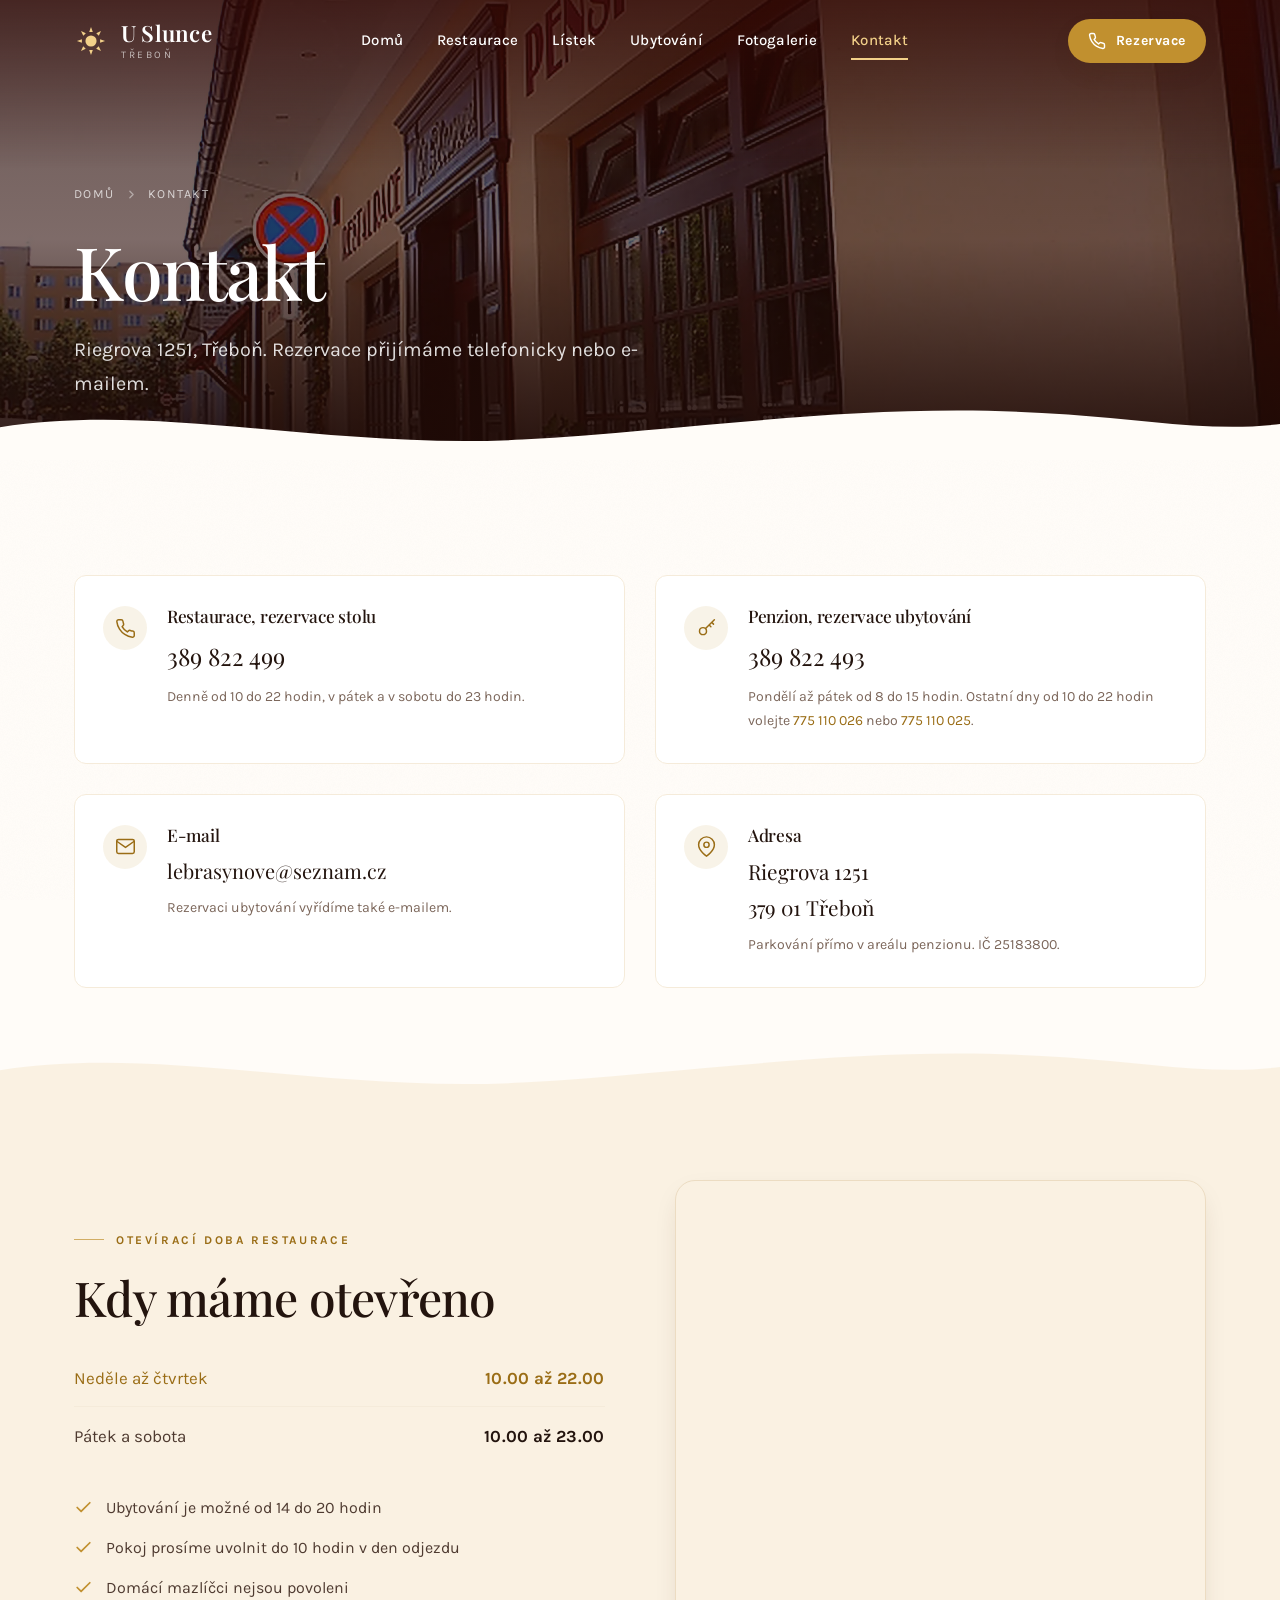
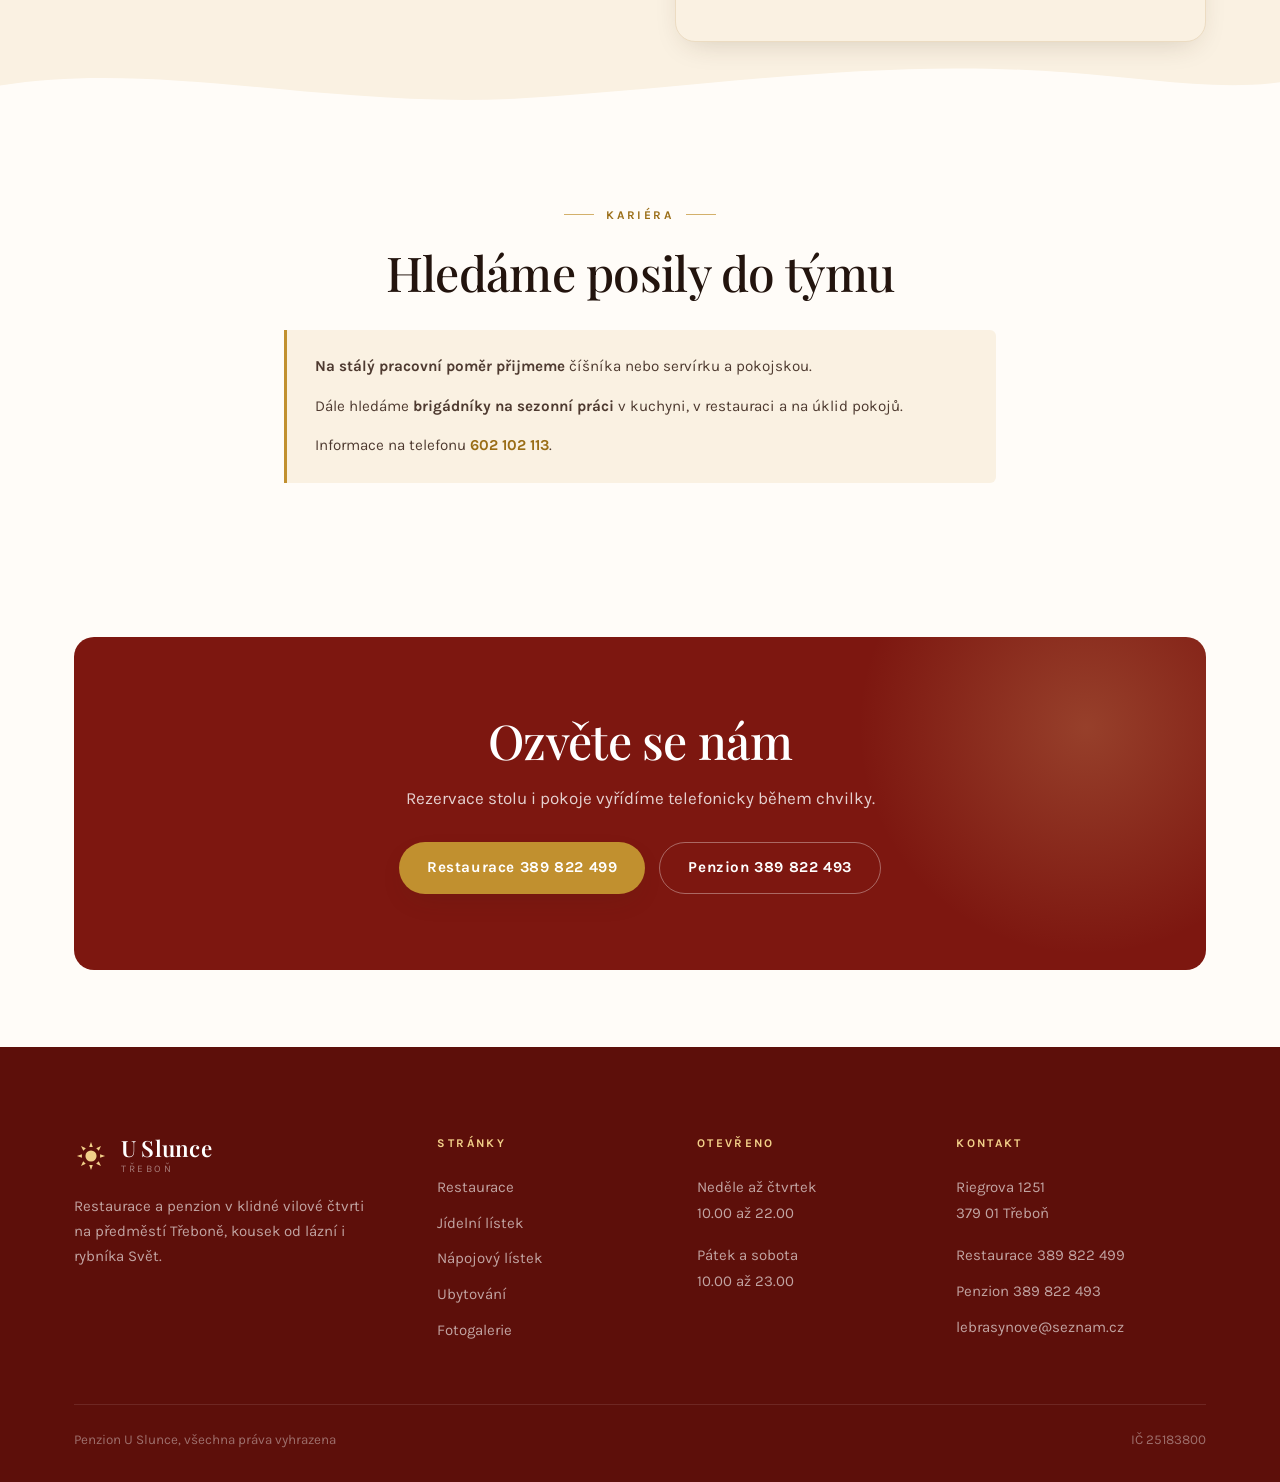
==== kontakt.html @ cdf08df4 "Nový web Restaurace a penzion U Slunce Kompletní redesign statického webu penzionu v Třeboni.  * Šes" ====
<!DOCTYPE html>
<html lang="cs">
<head>
<meta charset="utf-8">
<meta name="viewport" content="width=device-width, initial-scale=1">
<title>Kontakt, Restaurace a penzion U Slunce Třeboň</title>
<meta name="description" content="Kontakt na restauraci a penzion U Slunce, Riegrova 1251, Třeboň. Telefon, e-mail, otevírací doba a mapa.">
<meta name="theme-color" content="#ffffff">
<meta property="og:type" content="website">
<meta property="og:locale" content="cs_CZ">
<meta property="og:title" content="Kontakt, Restaurace a penzion U Slunce Třeboň">
<meta property="og:description" content="Kontakt na restauraci a penzion U Slunce, Riegrova 1251, Třeboň. Telefon, e-mail, otevírací doba a mapa.">
<meta property="og:image" content="assets/photos/fasada-lg.webp">
<link rel="icon" href="assets/img/favicon.svg" type="image/svg+xml">
<link rel="preconnect" href="https://fonts.googleapis.com">
<link rel="preconnect" href="https://fonts.gstatic.com" crossorigin>
<link href="https://fonts.googleapis.com/css2?family=Karla:wght@400;500;600;700&family=Playfair+Display:ital,wght@0,400;0,500;0,600;1,400&display=swap" rel="stylesheet">
<link rel="stylesheet" href="assets/css/style.css">
</head>
<body>
<a class="skip" href="#main">Přeskočit na obsah</a>
<div class="progress" aria-hidden="true"></div>

<header class="header">
  <div class="wrap header__inner">
    <a class="brand" href="index.html" aria-label="U Slunce, domovská stránka">
      <svg class="sunmark" viewBox="0 0 64 64" fill="currentColor" aria-hidden="true"><circle cx="32" cy="32" r="10.5"/><path d="M32 5.5l3.4 9.4h-6.8zM32 58.5l-3.4-9.4h6.8zM5.5 32l9.4-3.4v6.8zM58.5 32l-9.4 3.4v-6.8zM13.2 13.2l9.1 4.1-4.8 4.8zM50.8 50.8l-9.1-4.1 4.8-4.8zM50.8 13.2l-4.1 9.1-4.8-4.8zM13.2 50.8l4.1-9.1 4.8 4.8z"/></svg>
      <span class="brand__text">
        <span class="brand__name">U Slunce</span>
        <span class="brand__sub">Třeboň</span>
      </span>
    </a>

    <nav class="nav" aria-label="Hlavní navigace">
      <a class="nav__link" href="index.html">Domů</a>
      <a class="nav__link" href="restaurace.html">Restaurace</a>
      <a class="nav__link" href="listek.html">Lístek</a>
      <a class="nav__link" href="ubytovani.html">Ubytování</a>
      <a class="nav__link" href="galerie.html">Fotogalerie</a>
      <a class="nav__link" href="kontakt.html" aria-current="page">Kontakt</a>
    </nav>

    <a class="btn btn--primary btn--sm header__cta" href="tel:+420389822499"><svg viewBox="0 0 24 24" fill="none" stroke="currentColor" stroke-width="1.9" stroke-linecap="round" stroke-linejoin="round" aria-hidden="true"><path d="M22 16.9v3a2 2 0 0 1-2.2 2 19.8 19.8 0 0 1-8.6-3.1 19.5 19.5 0 0 1-6-6A19.8 19.8 0 0 1 2.1 4.2 2 2 0 0 1 4.1 2h3a2 2 0 0 1 2 1.7c.1 1 .4 1.9.7 2.8a2 2 0 0 1-.5 2.1L8.1 9.9a16 16 0 0 0 6 6l1.3-1.2a2 2 0 0 1 2.1-.5c.9.3 1.8.6 2.8.7a2 2 0 0 1 1.7 2z"/></svg> Rezervace</a>

    <button class="burger" aria-expanded="false" aria-controls="mobile-nav" aria-label="Otevřít menu">
      <span></span><span></span><span></span>
    </button>
  </div>
</header>

<div class="mobile-nav" id="mobile-nav">
  <a href="index.html">Domů</a>
  <a href="restaurace.html">Restaurace</a>
  <a href="listek.html">Jídelní a nápojový lístek</a>
  <a href="ubytovani.html">Ubytování</a>
  <a href="galerie.html">Fotogalerie</a>
  <a href="kontakt.html" aria-current="page">Kontakt</a>
  <div class="mobile-nav__foot">
    <a class="btn btn--primary" href="tel:+420389822499">Rezervace stolu</a>
    <a class="btn btn--ghost" href="tel:+420389822493">Rezervace ubytování</a>
  </div>
</div>

<main id="main">

  <section class="page-hero">
    <img class="page-hero__bg" src="assets/photos/hero-kontakt.webp" alt="Kovaný znak slunce nad vchodem do penzionu" width="2200" height="1238" fetchpriority="high">
    <div class="wrap">
      <nav class="crumbs" aria-label="Drobečková navigace">
        <a href="index.html">Domů</a>
        <svg viewBox="0 0 24 24" fill="none" stroke="currentColor" stroke-width="2.4" stroke-linecap="round" stroke-linejoin="round" aria-hidden="true"><path d="M9 18l6-6-6-6"/></svg>
        <span>Kontakt</span>
      </nav>
      <h1><span class="line-mask"><span>Kontakt</span></span></h1>
      <p class="lead">Riegrova 1251, Třeboň. Rezervace přijímáme telefonicky nebo e-mailem.</p>
    </div>
  </section>

  <section class="section">
    <div class="wrap">
      <div class="cards cards--2" data-reveal-group>
        <div class="contact-card" data-reveal>
          <div class="contact-card__icon"><svg viewBox="0 0 24 24" fill="none" stroke="currentColor" stroke-width="1.7" stroke-linecap="round" stroke-linejoin="round" aria-hidden="true"><path d="M22 16.9v3a2 2 0 0 1-2.2 2 19.8 19.8 0 0 1-8.6-3.1 19.5 19.5 0 0 1-6-6A19.8 19.8 0 0 1 2.1 4.2 2 2 0 0 1 4.1 2h3a2 2 0 0 1 2 1.7c.1 1 .4 1.9.7 2.8a2 2 0 0 1-.5 2.1L8.1 9.9a16 16 0 0 0 6 6l1.3-1.2a2 2 0 0 1 2.1-.5c.9.3 1.8.6 2.8.7a2 2 0 0 1 1.7 2z"/></svg></div>
          <div>
            <h3>Restaurace, rezervace stolu</h3>
            <a class="big" href="tel:+420389822499">389 822 499</a>
            <p class="note">Denně od 10 do 22 hodin, v pátek a v sobotu do 23 hodin.</p>
          </div>
        </div>

        <div class="contact-card" data-reveal>
          <div class="contact-card__icon"><svg viewBox="0 0 24 24" fill="none" stroke="currentColor" stroke-width="1.7" stroke-linecap="round" stroke-linejoin="round" aria-hidden="true"><circle cx="8" cy="15" r="4"/><path d="M10.9 12.1L21 2M18 5l2 2M15 8l2 2"/></svg></div>
          <div>
            <h3>Penzion, rezervace ubytování</h3>
            <a class="big" href="tel:+420389822493">389 822 493</a>
            <p class="note">Pondělí až pátek od 8 do 15 hodin.
              Ostatní dny od 10 do 22 hodin volejte
              <a href="tel:+420775110026" style="color:var(--sun-deep)">775 110 026</a> nebo
              <a href="tel:+420775110025" style="color:var(--sun-deep)">775 110 025</a>.</p>
          </div>
        </div>

        <div class="contact-card" data-reveal>
          <div class="contact-card__icon"><svg viewBox="0 0 24 24" fill="none" stroke="currentColor" stroke-width="1.7" stroke-linecap="round" stroke-linejoin="round" aria-hidden="true"><rect x="2" y="4" width="20" height="16" rx="2"/><path d="M22 6l-10 7L2 6"/></svg></div>
          <div>
            <h3>E-mail</h3>
            <a class="big" href="mailto:lebrasynove@seznam.cz" style="font-size:1.25rem">lebrasynove@seznam.cz</a>
            <p class="note">Rezervaci ubytování vyřídíme také e-mailem.</p>
          </div>
        </div>

        <div class="contact-card" data-reveal>
          <div class="contact-card__icon"><svg viewBox="0 0 24 24" fill="none" stroke="currentColor" stroke-width="1.7" stroke-linecap="round" stroke-linejoin="round" aria-hidden="true"><path d="M21 10c0 7-9 13-9 13s-9-6-9-13a9 9 0 0 1 18 0z"/><circle cx="12" cy="10" r="3"/></svg></div>
          <div>
            <h3>Adresa</h3>
            <p style="font-family:'Playfair Display',Georgia,serif;font-size:1.3rem;margin:0">Riegrova 1251<br>379 01 Třeboň</p>
            <p class="note">Parkování přímo v areálu penzionu. IČ 25183800.</p>
          </div>
        </div>
      </div>
    </div>
  </section>

  <section class="section section--sand section--tight">
    <div class="wrap split">
      <div data-reveal>
        <span class="eyebrow">Otevírací doba restaurace</span>
        <h2>Kdy máme otevřeno</h2>
        <ul class="hours" style="margin-top:26px" data-hours>
          <li data-days="sun-thu"><span class="day">Neděle až čtvrtek</span><span class="time">10.00 až 22.00</span></li>
          <li data-days="fri-sat"><span class="day">Pátek a sobota</span><span class="time">10.00 až 23.00</span></li>
        </ul>
        <ul class="checklist" style="margin-top:30px">
          <li><svg viewBox="0 0 24 24" fill="none" stroke="currentColor" stroke-width="2.2" stroke-linecap="round" stroke-linejoin="round" aria-hidden="true"><path d="M20 6L9 17l-5-5"/></svg> Ubytování je možné od 14 do 20 hodin</li>
          <li><svg viewBox="0 0 24 24" fill="none" stroke="currentColor" stroke-width="2.2" stroke-linecap="round" stroke-linejoin="round" aria-hidden="true"><path d="M20 6L9 17l-5-5"/></svg> Pokoj prosíme uvolnit do 10 hodin v den odjezdu</li>
          <li><svg viewBox="0 0 24 24" fill="none" stroke="currentColor" stroke-width="2.2" stroke-linecap="round" stroke-linejoin="round" aria-hidden="true"><path d="M20 6L9 17l-5-5"/></svg> Domácí mazlíčci nejsou povoleni</li>
        </ul>
      </div>
      <div data-reveal style="--d:100ms">
        <div class="map-frame">
          <iframe
            src="https://maps.google.com/maps?q=Riegrova%201251%2C%20379%2001%20T%C5%99ebo%C5%88&amp;z=16&amp;output=embed"
            title="Mapa, Penzion U Slunce, Riegrova 1251, Třeboň"
            loading="lazy" referrerpolicy="no-referrer-when-downgrade"></iframe>
        </div>
      </div>
    </div>
  </section>

  <section class="section section--tight">
    <div class="wrap wrap--narrow">
      <div class="section-head is-centered" data-reveal style="margin-bottom:30px">
        <span class="eyebrow is-centered">Kariéra</span>
        <h2>Hledáme posily do týmu</h2>
      </div>
      <div class="menu-note" data-reveal>
        <p style="margin-bottom:14px"><strong>Na stálý pracovní poměr přijmeme</strong>
          číšníka nebo servírku a pokojskou.</p>
        <p style="margin-bottom:14px">Dále hledáme <strong>brigádníky na sezonní práci</strong>
          v kuchyni, v restauraci a na úklid pokojů.</p>
        <p>Informace na telefonu
          <a href="tel:+420602102113" style="color:var(--sun-deep);font-weight:700">602 102 113</a>.</p>
      </div>
    </div>
  </section>

  <section class="section section--tight">
    <div class="wrap">
      <div class="callout" data-reveal>
        <h2>Ozvěte se nám</h2>
        <p>Rezervace stolu i pokoje vyřídíme telefonicky během chvilky.</p>
        <div class="btn-row">
          <a class="btn btn--primary" href="tel:+420389822499">Restaurace 389 822 499</a>
          <a class="btn btn--light" href="tel:+420389822493">Penzion 389 822 493</a>
        </div>
      </div>
    </div>
  </section>
</main>

<footer class="footer">
  <div class="wrap">
    <div class="footer__grid">
      <div>
        <div class="brand">
          <svg class="sunmark" viewBox="0 0 64 64" fill="currentColor" aria-hidden="true"><circle cx="32" cy="32" r="10.5"/><path d="M32 5.5l3.4 9.4h-6.8zM32 58.5l-3.4-9.4h6.8zM5.5 32l9.4-3.4v6.8zM58.5 32l-9.4 3.4v-6.8zM13.2 13.2l9.1 4.1-4.8 4.8zM50.8 50.8l-9.1-4.1 4.8-4.8zM50.8 13.2l-4.1 9.1-4.8-4.8zM13.2 50.8l4.1-9.1 4.8 4.8z"/></svg>
          <span class="brand__text">
            <span class="brand__name">U Slunce</span>
            <span class="brand__sub">Třeboň</span>
          </span>
        </div>
        <p class="footer__about">Restaurace a penzion v klidné vilové čtvrti
          na předměstí Třeboně, kousek od lázní i rybníka Svět.</p>
      </div>

      <div>
        <h4>Stránky</h4>
        <ul>
          <li><a href="restaurace.html">Restaurace</a></li>
          <li><a href="listek.html">Jídelní lístek</a></li>
          <li><a href="listek.html#napoje">Nápojový lístek</a></li>
          <li><a href="ubytovani.html">Ubytování</a></li>
          <li><a href="galerie.html">Fotogalerie</a></li>
        </ul>
      </div>

      <div>
        <h4>Otevřeno</h4>
        <ul>
          <li>Neděle až čtvrtek<br>10.00 až 22.00</li>
          <li style="padding-top:12px">Pátek a sobota<br>10.00 až 23.00</li>
        </ul>
      </div>

      <div>
        <h4>Kontakt</h4>
        <ul>
          <li>Riegrova 1251<br>379 01 Třeboň</li>
          <li style="padding-top:12px"><a href="tel:+420389822499">Restaurace 389 822 499</a></li>
          <li><a href="tel:+420389822493">Penzion 389 822 493</a></li>
          <li><a href="mailto:lebrasynove@seznam.cz">lebrasynove@seznam.cz</a></li>
        </ul>
      </div>
    </div>

    <div class="footer__bottom">
      <span>Penzion U Slunce, všechna práva vyhrazena</span>
      <span>IČ 25183800</span>
    </div>
  </div>
</footer>

<a class="btn btn--primary call-fab" href="tel:+420389822499"><svg viewBox="0 0 24 24" fill="none" stroke="currentColor" stroke-width="1.9" stroke-linecap="round" stroke-linejoin="round" aria-hidden="true"><path d="M22 16.9v3a2 2 0 0 1-2.2 2 19.8 19.8 0 0 1-8.6-3.1 19.5 19.5 0 0 1-6-6A19.8 19.8 0 0 1 2.1 4.2 2 2 0 0 1 4.1 2h3a2 2 0 0 1 2 1.7c.1 1 .4 1.9.7 2.8a2 2 0 0 1-.5 2.1L8.1 9.9a16 16 0 0 0 6 6l1.3-1.2a2 2 0 0 1 2.1-.5c.9.3 1.8.6 2.8.7a2 2 0 0 1 1.7 2z"/></svg> Zavolat a rezervovat</a>

<div class="lightbox" role="dialog" aria-modal="true" aria-label="Zvětšená fotografie">
  <button class="lightbox__close" aria-label="Zavřít"><svg viewBox="0 0 24 24" fill="none" stroke="currentColor" stroke-width="2" stroke-linecap="round" aria-hidden="true"><path d="M18 6L6 18M6 6l12 12"/></svg></button>
  <button class="lightbox__prev" aria-label="Předchozí fotografie"><svg viewBox="0 0 24 24" fill="none" stroke="currentColor" stroke-width="2" stroke-linecap="round" stroke-linejoin="round" aria-hidden="true"><path d="M15 18l-6-6 6-6"/></svg></button>
  <button class="lightbox__next" aria-label="Další fotografie"><svg viewBox="0 0 24 24" fill="none" stroke="currentColor" stroke-width="2" stroke-linecap="round" stroke-linejoin="round" aria-hidden="true"><path d="M9 18l6-6-6-6"/></svg></button>
  <div>
    <img alt="">
    <p class="lightbox__caption"><span></span><span class="lightbox__count"></span></p>
  </div>
</div>

<script src="assets/js/main.js" defer></script>
</body>
</html>
---- assets/css/style.css ----
/* ==========================================================================
   Restaurace a penzion U Slunce, Třeboň
   Autorský stylopis. Struktura:
   01 Proměnné   02 Reset   03 Typografie   04 Prvky   05 Hlavička
   06 Sekce      07 Karty   08 Lístek       09 Ceník   10 Galerie
   11 Patička    12 Animace 13 Responzivita
   ========================================================================== */

/* 01 ---------------------------------------------------------- Proměnné */
:root {
  /* barvy podle originální fasády: zlatá, vínově červená a bílá */
  --ink:        #23140e;
  --ink-2:      #4e3a30;
  --ink-3:      #7c675b;
  --cream:      #fffcf8;
  --sand:       #faf1e2;
  --sand-2:     #f2e4cc;
  --line:       #ecdcc2;
  --line-soft:  #f5ebda;

  --sun:        #c1902f;
  --sun-deep:   #9a6d16;
  --sun-glow:   #f2d089;
  --ember:      #a5241a;
  --wine:       #7d1710;
  --wine-2:     #5d0f0a;

  --white:      #ffffff;

  /* plochy */
  --surface:    var(--cream);
  --surface-alt:var(--sand);

  /* stíny, teple tónované */
  --sh-xs: 0 1px 2px rgba(60,40,20,.06);
  --sh-sm: 0 2px 8px rgba(60,40,20,.07);
  --sh-md: 0 10px 30px -12px rgba(60,40,20,.22);
  --sh-lg: 0 28px 60px -24px rgba(50,32,14,.32);

  /* rozměry */
  --wrap: 1180px;
  --wrap-narrow: 760px;
  --r-sm: 6px;
  --r-md: 12px;
  --r-lg: 20px;
  --header-h: 82px;

  /* pohyb */
  --ease: cubic-bezier(.22,.61,.36,1);
  --t-fast: 180ms var(--ease);
  --t: 320ms var(--ease);

  /* vrstvení */
  --z-header: 40;
  --z-menu: 50;
  --z-lightbox: 60;
}

/* 02 ------------------------------------------------------------- Reset */
*, *::before, *::after { box-sizing: border-box; }

html {
  overflow-x: clip;
  scroll-behavior: smooth;
  scroll-padding-top: calc(var(--header-h) + 16px);
  -webkit-text-size-adjust: 100%;
}

body {
  margin: 0;
  background: var(--surface);
  color: var(--ink);
  font-family: 'Karla', 'Segoe UI', system-ui, -apple-system, sans-serif;
  font-size: 17px;
  line-height: 1.7;
  font-feature-settings: 'kern' 1, 'liga' 1;
  -webkit-font-smoothing: antialiased;
  overflow-x: hidden;
}

img, picture, svg, video { display: block; max-width: 100%; }
img { height: auto; }

a { color: inherit; text-decoration: none; }

button { font: inherit; color: inherit; background: none; border: 0; }

ul, ol { margin: 0; padding: 0; list-style: none; }

/* jemná papírová textura přes celý web */
body::before {
  content: '';
  position: fixed;
  inset: 0;
  z-index: 1;
  pointer-events: none;
  opacity: .5;
  background-image: url("data:image/svg+xml,%3Csvg xmlns='http://www.w3.org/2000/svg' width='140' height='140'%3E%3Cfilter id='n'%3E%3CfeTurbulence type='fractalNoise' baseFrequency='.85' numOctaves='3'/%3E%3C/filter%3E%3Crect width='140' height='140' filter='url(%23n)' opacity='.045'/%3E%3C/svg%3E");
}

:focus-visible {
  outline: 2px solid var(--sun);
  outline-offset: 3px;
  border-radius: 3px;
}

::selection { background: var(--sun-glow); color: var(--ink); }

.skip {
  position: absolute;
  left: 16px;
  top: -60px;
  z-index: 100;
  padding: 12px 20px;
  background: var(--ink);
  color: var(--cream);
  border-radius: var(--r-sm);
  transition: top var(--t-fast);
}
.skip:focus { top: 16px; }

/* 03 -------------------------------------------------------- Typografie */
h1, h2, h3, h4 {
  font-family: 'Playfair Display', Georgia, 'Times New Roman', serif;
  font-weight: 500;
  line-height: 1.14;
  letter-spacing: -.015em;
  color: var(--ink);
  margin: 0;
  text-wrap: balance;
}

h1 { font-size: clamp(2.6rem, 6.2vw, 4.6rem); }
h2 { font-size: clamp(2rem, 3.9vw, 3rem); }
h3 { font-size: clamp(1.25rem, 2vw, 1.6rem); }
h4 { font-size: 1.1rem; }

p { margin: 0 0 1.1em; }
p:last-child { margin-bottom: 0; }

.lead {
  font-size: clamp(1.08rem, 1.55vw, 1.28rem);
  line-height: 1.68;
  color: var(--ink-2);
}

.eyebrow {
  display: inline-flex;
  align-items: center;
  gap: 12px;
  font-size: .74rem;
  font-weight: 700;
  letter-spacing: .22em;
  text-transform: uppercase;
  color: var(--sun-deep);
  margin-bottom: 20px;
}
.eyebrow::before {
  content: '';
  width: 30px;
  height: 1px;
  background: var(--sun);
  opacity: .7;
}
.eyebrow.is-light { color: var(--sun-glow); }
.eyebrow.is-light::before { background: var(--sun-glow); }
.eyebrow.is-centered { justify-content: center; }
.eyebrow.is-centered::after {
  content: '';
  width: 30px;
  height: 1px;
  background: var(--sun);
  opacity: .7;
}

.muted { color: var(--ink-3); }
.serif-accent { font-family: 'Playfair Display', Georgia, serif; font-style: italic; }

/* 04 ---------------------------------------------------------- Prvky UI */
.wrap {
  width: 100%;
  max-width: var(--wrap);
  margin-inline: auto;
  padding-inline: 24px;
  position: relative;
  z-index: 2;
}
.wrap--narrow { max-width: var(--wrap-narrow); }

.btn {
  display: inline-flex;
  align-items: center;
  justify-content: center;
  gap: 10px;
  min-height: 52px;
  padding: 0 28px;
  border-radius: 999px;
  font-size: .95rem;
  font-weight: 700;
  letter-spacing: .04em;
  cursor: pointer;
  white-space: nowrap;
  transition: background var(--t-fast), color var(--t-fast),
              border-color var(--t-fast), box-shadow var(--t-fast);
}
.btn svg { width: 18px; height: 18px; flex: none; }

.btn--primary {
  background: var(--sun);
  color: #fff;
  box-shadow: var(--sh-md);
}
.btn--primary:hover { background: var(--sun-deep); }

.btn--dark { background: var(--ink); color: var(--cream); }
.btn--dark:hover { background: #3d211a; }

.btn--ghost {
  border: 1px solid var(--line);
  background: transparent;
  color: var(--ink);
}
.btn--ghost:hover { border-color: var(--sun); color: var(--sun-deep); background: rgba(193,144,47,.06); }

.btn--light {
  border: 1px solid rgba(255,255,255,.35);
  color: #fff;
}
.btn--light:hover { background: rgba(255,255,255,.14); border-color: rgba(255,255,255,.6); }

.btn--sm { min-height: 44px; padding: 0 20px; font-size: .88rem; }

.btn-row {
  display: flex;
  flex-wrap: wrap;
  gap: 14px;
}

/* textový odkaz se šipkou */
.arrow-link {
  display: inline-flex;
  align-items: center;
  gap: 10px;
  font-weight: 700;
  font-size: .93rem;
  letter-spacing: .04em;
  color: var(--sun-deep);
  padding-bottom: 3px;
  border-bottom: 1px solid rgba(193,144,47,.35);
  transition: color var(--t-fast), border-color var(--t-fast), gap var(--t-fast);
}
.arrow-link svg { width: 16px; height: 16px; transition: transform var(--t-fast); }
.arrow-link:hover { color: var(--ink); border-color: var(--ink); }
.arrow-link:hover svg { transform: translateX(4px); }

/* značka slunce */
.sunmark { width: 34px; height: 34px; flex: none; color: var(--sun); }

/* 05 ---------------------------------------------------------- Hlavička */
.header {
  position: fixed;
  inset: 0 0 auto;
  z-index: var(--z-header);
  height: var(--header-h);
  display: flex;
  align-items: center;
  background: transparent;
  transition: background var(--t), box-shadow var(--t), height var(--t);
}
.header::after {
  content: '';
  position: absolute;
  inset: 0;
  background: var(--cream);
  opacity: 0;
  transition: opacity var(--t);
  border-bottom: 1px solid var(--line-soft);
}
.header.is-over-dark::before {
  content: '';
  position: absolute;
  inset: -1px 0 auto;
  height: 170px;
  background: linear-gradient(to bottom, rgba(52,8,5,.62), rgba(52,8,5,0));
  pointer-events: none;
}
.header.is-solid { box-shadow: var(--sh-sm); }
.header.is-solid::after { opacity: 1; }

.header__inner {
  display: flex;
  align-items: center;
  justify-content: space-between;
  gap: 24px;
  width: 100%;
}

.brand {
  display: flex;
  align-items: center;
  gap: 13px;
  position: relative;
  z-index: 2;
}
.brand__text { display: flex; flex-direction: column; line-height: 1; }
.brand__name {
  font-family: 'Playfair Display', Georgia, serif;
  font-size: 1.4rem;
  font-weight: 600;
  letter-spacing: .01em;
}
.brand__sub {
  font-size: .63rem;
  letter-spacing: .26em;
  text-transform: uppercase;
  color: var(--ink-3);
  margin-top: 5px;
}

/* barvy hlavičky nad tmavým hero */
.header.is-over-dark .brand__name,
.header.is-over-dark .nav__link { color: #fff; }
.header.is-over-dark .brand__sub { color: rgba(255,255,255,.66); }
.header.is-over-dark .sunmark { color: var(--sun-glow); }
.header.is-over-dark .burger span { background: #fff; }

.nav { display: flex; align-items: center; gap: 4px; position: relative; z-index: 2; }

.nav__link {
  position: relative;
  padding: 10px 15px;
  font-size: .94rem;
  font-weight: 500;
  letter-spacing: .01em;
  border-radius: var(--r-sm);
  transition: color var(--t-fast);
}
.nav__link::after {
  content: '';
  position: absolute;
  left: 15px;
  right: 15px;
  bottom: 4px;
  height: 1.5px;
  background: currentColor;
  transform: scaleX(0);
  transform-origin: left;
  opacity: .55;
  transition: transform var(--t);
}
.nav__link:hover::after { transform: scaleX(1); }
.nav__link[aria-current="page"] { color: var(--sun-deep); }
.nav__link[aria-current="page"]::after { transform: scaleX(1); opacity: 1; }
.header.is-over-dark .nav__link[aria-current="page"] { color: var(--sun-glow); }

.header__cta { margin-left: 10px; }

.burger {
  display: none;
  width: 46px;
  height: 46px;
  position: relative;
  z-index: 2;
  cursor: pointer;
  border-radius: var(--r-sm);
}
.burger span {
  display: block;
  width: 22px;
  height: 1.8px;
  margin: 5px auto;
  background: var(--ink);
  border-radius: 2px;
  transition: transform var(--t), opacity var(--t-fast);
}
.burger[aria-expanded="true"] span:nth-child(1) { transform: translateY(6.8px) rotate(45deg); }
.burger[aria-expanded="true"] span:nth-child(2) { opacity: 0; }
.burger[aria-expanded="true"] span:nth-child(3) { transform: translateY(-6.8px) rotate(-45deg); }

/* mobilní panel */
.mobile-nav {
  position: fixed;
  inset: 0;
  z-index: var(--z-menu);
  background: var(--cream);
  padding: calc(var(--header-h) + 24px) 24px 40px;
  display: flex;
  flex-direction: column;
  gap: 6px;
  opacity: 0;
  visibility: hidden;
  transform: translateY(-12px);
  transition: opacity var(--t), transform var(--t), visibility var(--t);
  overflow-y: auto;
}
.mobile-nav.is-open { opacity: 1; visibility: visible; transform: none; }
.mobile-nav a {
  font-family: 'Playfair Display', Georgia, serif;
  font-size: 1.7rem;
  padding: 14px 0;
  border-bottom: 1px solid var(--line-soft);
}
.mobile-nav a[aria-current="page"] { color: var(--sun-deep); }
.mobile-nav__foot { margin-top: auto; padding-top: 28px; display: grid; gap: 12px; }

body.is-locked { overflow: hidden; }

/* 06 ------------------------------------------------------------ Sekce */
main { position: relative; z-index: 2; }

.section { padding: clamp(72px, 9vw, 130px) 0; }
.section--tight { padding: clamp(56px, 6vw, 86px) 0; }
.section--sand { background: var(--surface-alt); }
.section--dark { background: var(--wine); color: rgba(255,255,255,.82); }
.section--dark h2, .section--dark h3 { color: #fff; }

.section-head { max-width: 700px; margin-bottom: clamp(40px, 5vw, 64px); }
.section-head.is-centered { margin-inline: auto; text-align: center; }

/* hero, úvodní stránka */
.hero {
  position: relative;
  min-height: min(100svh, 900px);
  display: grid;
  place-items: center;
  text-align: center;
  overflow: hidden;
  background: var(--wine-2);
  isolation: isolate;
}

.hero__media { position: absolute; inset: 0; z-index: 0; }
.hero__media img {
  width: 100%;
  height: 100%;
  object-fit: cover;
  filter: saturate(1.06) contrast(1.03);
}
.hero__media::after {
  content: '';
  position: absolute;
  inset: 0;
  background:
    linear-gradient(to bottom, rgba(34,7,4,.70) 0%, rgba(34,7,4,.46) 44%, rgba(34,7,4,.72) 100%),
    radial-gradient(ellipse 66% 54% at 50% 46%, rgba(24,5,3,.42) 0%, rgba(24,5,3,0) 70%),
    radial-gradient(ellipse 86% 74% at 50% 46%, rgba(0,0,0,0) 34%, rgba(28,5,3,.6) 100%);
}
.hero__inner {
  position: relative;
  z-index: 2;
  width: 100%;
  max-width: 780px;
  padding: calc(var(--header-h) + 64px) 24px 132px;
  animation: heroIn 1100ms var(--ease) both;
}
@keyframes heroIn { from { opacity: 0; transform: translateY(18px); } to { opacity: 1; transform: none; } }

.hero__mark {
  width: 52px;
  height: 52px;
  margin: 0 auto 26px;
  color: var(--sun-glow);
  opacity: .92;
}

.hero__title {
  color: #fff;
  font-size: clamp(3.6rem, 10.5vw, 7.6rem);
  font-weight: 500;
  line-height: .92;
  letter-spacing: -.035em;
  text-shadow: 0 6px 40px rgba(30,5,3,.45);
}

.hero__sub {
  margin-top: 34px;
  font-size: clamp(.78rem, 1.3vw, .92rem);
  font-weight: 700;
  letter-spacing: .32em;
  text-transform: uppercase;
  color: rgba(255,255,255,.88);
  text-shadow: 0 2px 18px rgba(24,6,4,.7);
}
.hero__sub::before,
.hero__sub::after {
  content: '';
  display: inline-block;
  vertical-align: middle;
  width: clamp(20px, 5vw, 48px);
  height: 1px;
  background: var(--sun-glow);
  opacity: .8;
  margin: 0 18px 4px;
}

.hero .btn-row { justify-content: center; margin-top: 40px; }

.hero__scroll {
  position: absolute;
  left: 50%;
  bottom: 92px;
  z-index: 4;
  transform: translateX(-50%);
  display: block;
  color: rgba(255,255,255,.6);
  transition: color var(--t-fast);
}
.hero__scroll:hover { color: var(--sun-glow); }
.hero__scroll i {
  display: block;
  width: 1px;
  height: 56px;
  background: rgba(255,255,255,.28);
  position: relative;
  overflow: hidden;
}
.hero__scroll i::after {
  content: '';
  position: absolute;
  inset: 0 auto auto 0;
  width: 1px;
  height: 14px;
  background: var(--sun-glow);
  animation: scrolldot 2.4s var(--ease) infinite;
}
@keyframes scrolldot {
  0%   { transform: translateY(-16px); opacity: 0; }
  35%  { opacity: 1; }
  100% { transform: translateY(56px); opacity: 0; }
}

/* pruh s rychlými informacemi */
.factbar { border-block: 1px solid var(--line); background: var(--cream); }
.factbar__grid {
  display: grid;
  grid-template-columns: repeat(3, 1fr);
}
.factbar__item {
  display: flex;
  align-items: center;
  gap: 16px;
  padding: 26px 8px 26px 0;
}
.factbar__item + .factbar__item { border-left: 1px solid var(--line); padding-left: 32px; }
.factbar__item svg { width: 26px; height: 26px; color: var(--sun); flex: none; }
.factbar__item strong { display: block; font-size: .97rem; }
.factbar__item span { font-size: .85rem; color: var(--ink-3); }

/* hero podstránek */
.page-hero {
  position: relative;
  min-height: 460px;
  display: flex;
  align-items: flex-end;
  padding: calc(var(--header-h) + 80px) 0 60px;
  overflow: hidden;
  background: var(--wine);
}
.page-hero__bg {
  position: absolute;
  inset: 0;
  width: 100%;
  height: 100%;
  object-fit: cover;
  opacity: .82;
  filter: saturate(1.05);
}
.page-hero::after {
  content: '';
  position: absolute;
  inset: 0;
  background:
    linear-gradient(to top, rgba(30,10,6,.92) 2%, rgba(30,10,6,.52) 48%, rgba(30,10,6,.62) 100%);
}
.page-hero .wrap { z-index: 3; }
.page-hero h1 { color: #fff; max-width: 15ch; }
.page-hero p { color: rgba(255,255,255,.86); max-width: 52ch; margin-top: 20px; }
.page-hero h1 { letter-spacing: -.03em; }

/* drobečky */
.crumbs {
  display: flex;
  align-items: center;
  gap: 10px;
  font-size: .78rem;
  letter-spacing: .12em;
  text-transform: uppercase;
  color: rgba(255,255,255,.72);
  margin-bottom: 24px;
}
.crumbs a:hover { color: #fff; }
.crumbs svg { width: 13px; height: 13px; opacity: .6; }

/* dvousloupcový blok text a obrázek */
.split {
  display: grid;
  grid-template-columns: 1fr 1fr;
  gap: clamp(36px, 5.5vw, 84px);
  align-items: center;
}
.split--reverse .split__media { order: -1; }
.split__media {
  position: relative;
  border-radius: var(--r-lg);
  overflow: hidden;
  box-shadow: var(--sh-md);
}
.split__media img { width: 100%; aspect-ratio: 4 / 3.2; object-fit: cover; }

/* dva obrázky přes sebe */
.stack-media { position: relative; padding-bottom: 64px; padding-right: 52px; }
.stack-media__main { border-radius: var(--r-lg); overflow: hidden; box-shadow: var(--sh-md); }
.stack-media__main img { width: 100%; aspect-ratio: 4/3; object-fit: cover; }
.stack-media__inset {
  position: absolute;
  right: 0;
  bottom: 0;
  width: 52%;
  border-radius: var(--r-md);
  overflow: hidden;
  border: 7px solid var(--surface);
  box-shadow: var(--sh-lg);
}
.stack-media__inset img { width: 100%; aspect-ratio: 4/3; object-fit: cover; }
.section--sand .stack-media__inset { border-color: var(--surface-alt); }

/* 07 ------------------------------------------------------------ Karty */
.cards {
  display: grid;
  grid-template-columns: repeat(auto-fit, minmax(280px, 1fr));
  gap: clamp(20px, 2.4vw, 30px);
}
.cards--3 { grid-template-columns: repeat(3, 1fr); }
.cards--2 { grid-template-columns: repeat(2, 1fr); }

/* velká karta s fotkou */
.tile {
  position: relative;
  display: flex;
  flex-direction: column;
  border-radius: var(--r-lg);
  overflow: hidden;
  background: var(--white);
  box-shadow: var(--sh-sm);
  transition: box-shadow var(--t), transform var(--t);
}
.tile:hover { box-shadow: var(--sh-lg); }
.tile__media { position: relative; overflow: hidden; }
.tile__media img {
  width: 100%;
  aspect-ratio: 4/3;
  object-fit: cover;
  transition: transform 620ms var(--ease);
}
.tile:hover .tile__media img { transform: scale(1.05); }
.tile__body { padding: 28px 28px 30px; display: flex; flex-direction: column; gap: 12px; flex: 1; }
.tile__body h3 { margin-bottom: 2px; }
.tile__body p { color: var(--ink-2); font-size: .97rem; flex: 1; }
.tile__body .arrow-link { align-self: flex-start; margin-top: 6px; }

/* malá karta s ikonou */
.feature {
  padding: 30px 28px;
  background: var(--white);
  border: 1px solid var(--line-soft);
  border-radius: var(--r-md);
  transition: border-color var(--t-fast), box-shadow var(--t), transform var(--t);
}
.feature:hover { border-color: var(--line); box-shadow: var(--sh-md); }
.feature__icon {
  width: 46px;
  height: 46px;
  display: grid;
  place-items: center;
  border-radius: 50%;
  background: rgba(193,144,47,.11);
  color: var(--sun-deep);
  margin-bottom: 18px;
}
.feature__icon svg { width: 22px; height: 22px; }
.feature h3 { font-size: 1.16rem; margin-bottom: 8px; }
.feature p { font-size: .95rem; color: var(--ink-2); margin: 0; }

.section--sand .feature { background: var(--white); border-color: var(--sand-2); }
.section--dark .feature {
  background: rgba(255,255,255,.05);
  border-color: rgba(255,255,255,.12);
  color: rgba(255,255,255,.78);
}
.section--dark .feature p { color: rgba(255,255,255,.72); }
.section--dark .feature__icon { background: rgba(242,208,137,.16); color: var(--sun-glow); }

/* seznam s odškrtnutím */
.checklist { display: grid; gap: 13px; }
.checklist li {
  display: flex;
  align-items: flex-start;
  gap: 13px;
  font-size: 1rem;
  color: var(--ink-2);
}
.checklist svg { width: 19px; height: 19px; color: var(--sun); flex: none; margin-top: 4px; }
.section--dark .checklist li { color: rgba(255,255,255,.8); }
.section--dark .checklist svg { color: var(--sun-glow); }

/* výzva k akci */
.callout {
  position: relative;
  border-radius: var(--r-lg);
  overflow: hidden;
  background: var(--wine);
  color: #fff;
  padding: clamp(44px, 6vw, 76px) clamp(28px, 5vw, 68px);
  text-align: center;
}
.callout::before {
  content: '';
  position: absolute;
  top: -140px;
  right: -110px;
  width: 460px;
  height: 460px;
  background: radial-gradient(circle, rgba(242,208,137,.22) 0%, rgba(242,208,137,0) 70%);
}
.callout h2 { color: #fff; margin-bottom: 16px; }
.callout p { color: rgba(255,255,255,.8); max-width: 58ch; margin-inline: auto; margin-bottom: 30px; }
.callout .btn-row { justify-content: center; position: relative; }

/* kontaktní karta */
.contact-card {
  display: flex;
  gap: 20px;
  padding: 30px 28px;
  background: var(--white);
  border: 1px solid var(--line-soft);
  border-radius: var(--r-md);
  transition: box-shadow var(--t), border-color var(--t-fast);
}
.contact-card:hover { box-shadow: var(--sh-md); border-color: var(--line); }
.contact-card__icon {
  width: 44px; height: 44px; flex: none;
  display: grid; place-items: center;
  border-radius: 50%;
  background: rgba(193,144,47,.11);
  color: var(--sun-deep);
}
.contact-card__icon svg { width: 21px; height: 21px; }
.contact-card h3 { font-size: 1.08rem; margin-bottom: 10px; }
.contact-card a.big {
  font-family: 'Playfair Display', Georgia, serif;
  font-size: 1.5rem;
  display: block;
  transition: color var(--t-fast);
}
.contact-card a.big:hover { color: var(--sun-deep); }
.contact-card .note { font-size: .88rem; color: var(--ink-3); margin-top: 8px; }

/* otevírací doba */
.hours { display: grid; gap: 2px; }
.hours li {
  display: flex;
  justify-content: space-between;
  align-items: baseline;
  gap: 20px;
  padding: 13px 0;
  border-bottom: 1px solid var(--line-soft);
}
.hours li:last-child { border-bottom: 0; }
.hours .day { color: var(--ink-2); }
.hours .time { font-weight: 700; letter-spacing: .02em; white-space: nowrap; }
.hours li.is-now .day, .hours li.is-now .time { color: var(--sun-deep); }

/* 08 ------------------------------------------------------------ Lístek */
.menu-tabs {
  display: inline-flex;
  gap: 4px;
  padding: 5px;
  background: var(--sand);
  border-radius: 999px;
  margin-bottom: 44px;
}
.menu-tabs button {
  padding: 12px 30px;
  border-radius: 999px;
  font-size: .93rem;
  font-weight: 700;
  letter-spacing: .04em;
  color: var(--ink-2);
  cursor: pointer;
  transition: background var(--t-fast), color var(--t-fast), box-shadow var(--t-fast);
}
.menu-tabs button[aria-selected="true"] {
  background: var(--white);
  color: var(--ink);
  box-shadow: var(--sh-sm);
}
.menu-tabs button:hover { color: var(--ink); }

.menu-panel[hidden] { display: none; }

.menu-columns { columns: 2; column-gap: clamp(40px, 5vw, 72px); }

.menu-group { break-inside: avoid; margin-bottom: 44px; }
.menu-group__title {
  display: flex;
  align-items: center;
  gap: 14px;
  font-family: 'Playfair Display', Georgia, serif;
  font-size: 1.42rem;
  font-weight: 500;
  margin-bottom: 18px;
  color: var(--ink);
}
.menu-group__title::after {
  content: '';
  flex: 1;
  height: 1px;
  background: var(--line);
}
.menu-group li {
  padding: 9px 0;
  font-size: 1rem;
  color: var(--ink-2);
  border-bottom: 1px dotted var(--line);
  transition: color var(--t-fast);
}
.menu-group li:last-child { border-bottom: 0; }
.menu-group li:hover { color: var(--ink); }

.menu-note {
  padding: 24px 28px;
  background: var(--sand);
  border-left: 3px solid var(--sun);
  border-radius: 0 var(--r-sm) var(--r-sm) 0;
  font-size: .95rem;
  color: var(--ink-2);
}

/* rozbalovací blok */
.accordion {
  border: 1px solid var(--line-soft);
  border-radius: var(--r-md);
  background: var(--white);
  overflow: hidden;
}
.accordion > summary {
  display: flex;
  align-items: center;
  justify-content: space-between;
  gap: 20px;
  padding: 24px 28px;
  cursor: pointer;
  font-family: 'Playfair Display', Georgia, serif;
  font-size: 1.24rem;
  list-style: none;
  transition: background var(--t-fast);
}
.accordion > summary::-webkit-details-marker { display: none; }
.accordion > summary:hover { background: var(--cream); }
.accordion > summary svg {
  width: 20px; height: 20px; flex: none;
  color: var(--sun-deep);
  transition: transform var(--t);
}
.accordion[open] > summary svg { transform: rotate(180deg); }
.accordion__body { padding: 4px 28px 30px; font-size: .95rem; color: var(--ink-2); }
.accordion__body ol { display: grid; gap: 8px; counter-reset: a; }
.accordion__body ol li {
  display: flex;
  gap: 12px;
  padding: 7px 0;
  border-bottom: 1px solid var(--line-soft);
}
.accordion__body ol li::before {
  counter-increment: a;
  content: counter(a);
  flex: none;
  width: 26px; height: 26px;
  display: grid; place-items: center;
  border-radius: 50%;
  background: var(--sand);
  color: var(--sun-deep);
  font-size: .76rem;
  font-weight: 700;
}

/* 09 ------------------------------------------------------------ Ceník */
.season-switch {
  display: inline-flex;
  gap: 4px;
  padding: 5px;
  background: var(--white);
  border: 1px solid var(--line);
  border-radius: 999px;
}
.season-switch button {
  padding: 12px 26px;
  border-radius: 999px;
  font-size: .9rem;
  font-weight: 700;
  color: var(--ink-2);
  cursor: pointer;
  transition: background var(--t-fast), color var(--t-fast);
}
.season-switch button[aria-selected="true"] { background: var(--sun); color: #fff; }
.season-switch button:not([aria-selected="true"]):hover { background: var(--sand); }

.room-grid {
  display: grid;
  grid-template-columns: repeat(3, 1fr);
  gap: clamp(18px, 2vw, 26px);
}
.room {
  display: flex;
  flex-direction: column;
  padding: 32px 30px 30px;
  background: var(--white);
  border: 1px solid var(--line-soft);
  border-radius: var(--r-md);
  transition: box-shadow var(--t), border-color var(--t-fast), transform var(--t);
}
.room:hover { box-shadow: var(--sh-md); border-color: var(--line); }
.room__name {
  font-family: 'Playfair Display', Georgia, serif;
  font-size: 1.3rem;
  margin-bottom: 6px;
}
.room__meta { font-size: .87rem; color: var(--ink-3); margin-bottom: 24px; }
.room__price {
  margin-top: auto;
  padding-top: 20px;
  border-top: 1px solid var(--line-soft);
  display: flex;
  align-items: baseline;
  gap: 8px;
}
.room__amount {
  font-family: 'Playfair Display', Georgia, serif;
  font-size: 2.1rem;
  font-weight: 600;
  color: var(--ink);
  letter-spacing: -.02em;
  transition: opacity 260ms var(--ease);
}
.room__unit { font-size: .84rem; color: var(--ink-3); }
.room.is-swapping .room__amount { opacity: 0; }
.room--accent { background: var(--wine); border-color: var(--wine); color: rgba(255,255,255,.8); }
.room--accent .room__name, .room--accent .room__amount { color: #fff; }
.room--accent .room__meta { color: rgba(255,255,255,.62); }
.room--accent .room__price { border-top-color: rgba(255,255,255,.16); }
.room--accent .room__unit { color: rgba(255,255,255,.62); }

/* 10 --------------------------------------------------------- Galerie */
.filter-bar {
  display: flex;
  flex-wrap: wrap;
  gap: 10px;
  margin-bottom: 40px;
}
.filter-bar button {
  padding: 11px 24px;
  border-radius: 999px;
  border: 1px solid var(--line);
  font-size: .89rem;
  font-weight: 600;
  color: var(--ink-2);
  cursor: pointer;
  transition: background var(--t-fast), color var(--t-fast), border-color var(--t-fast);
}
.filter-bar button:hover { border-color: var(--sun); color: var(--sun-deep); }
.filter-bar button[aria-pressed="true"] {
  background: var(--ink);
  border-color: var(--ink);
  color: var(--cream);
}

.gallery {
  display: grid;
  grid-template-columns: repeat(3, 1fr);
  gap: clamp(12px, 1.4vw, 18px);
}
.gallery__item {
  position: relative;
  display: block;
  border-radius: var(--r-md);
  overflow: hidden;
  cursor: pointer;
  background: var(--sand);
  box-shadow: var(--sh-xs);
}
.gallery__item img {
  width: 100%;
  height: 100%;
  aspect-ratio: 4/3;
  object-fit: cover;
  transition: transform 700ms var(--ease), filter var(--t);
}
.gallery__item::after {
  content: '';
  position: absolute;
  inset: 0;
  background: linear-gradient(to top, rgba(42,12,8,.55), transparent 55%);
  opacity: 0;
  transition: opacity var(--t);
}
.gallery__item figcaption {
  position: absolute;
  left: 18px;
  right: 18px;
  bottom: 15px;
  z-index: 2;
  color: #fff;
  font-size: .88rem;
  font-weight: 600;
  letter-spacing: .01em;
  opacity: 0;
  transform: translateY(6px);
  transition: opacity var(--t), transform var(--t);
}
.gallery__item:hover img { transform: scale(1.06); }
.gallery__item:hover::after,
.gallery__item:focus-visible::after { opacity: 1; }
.gallery__item:hover figcaption,
.gallery__item:focus-visible figcaption { opacity: 1; transform: none; }
.gallery__item.is-tall { grid-row: span 2; }
.gallery__item.is-tall img { aspect-ratio: 4/6.15; }
.gallery__item[hidden] { display: none; }

/* pás náhledů na úvodní stránce */
.strip {
  display: grid;
  grid-template-columns: repeat(4, 1fr);
  gap: clamp(10px, 1.2vw, 16px);
}

/* světelný rám */
.lightbox {
  position: fixed;
  inset: 0;
  z-index: var(--z-lightbox);
  display: grid;
  place-items: center;
  padding: 5vh 5vw;
  background: rgba(30,9,6,.94);
  opacity: 0;
  visibility: hidden;
  transition: opacity var(--t), visibility var(--t);
}
.lightbox.is-open { opacity: 1; visibility: visible; }
.lightbox img {
  max-width: 100%;
  max-height: 78vh;
  border-radius: var(--r-md);
  box-shadow: 0 30px 90px rgba(0,0,0,.6);
}
.lightbox__caption {
  margin-top: 18px;
  text-align: center;
  color: rgba(255,255,255,.72);
  font-size: .92rem;
}
.lightbox__count { display: block; margin-top: 6px; font-size: .8rem; color: rgba(255,255,255,.45); }
.lightbox button {
  position: absolute;
  display: grid;
  place-items: center;
  width: 50px; height: 50px;
  border-radius: 50%;
  background: rgba(255,255,255,.1);
  color: #fff;
  cursor: pointer;
  transition: background var(--t-fast);
}
.lightbox button:hover { background: rgba(255,255,255,.22); }
.lightbox button svg { width: 22px; height: 22px; }
.lightbox__close { top: 22px; right: 22px; }
.lightbox__prev { left: 22px; top: 50%; transform: translateY(-50%); }
.lightbox__next { right: 22px; top: 50%; transform: translateY(-50%); }

/* mapa */
.map-frame {
  border-radius: var(--r-lg);
  overflow: hidden;
  box-shadow: var(--sh-md);
  border: 1px solid var(--line);
  background: var(--sand);
}
.map-frame iframe { display: block; width: 100%; height: 460px; border: 0; filter: saturate(.9); }

/* 11 ---------------------------------------------------------- Patička */
.footer {
  position: relative;
  z-index: 2;
  background: var(--wine-2);
  color: rgba(255,255,255,.62);
  padding: clamp(60px, 7vw, 92px) 0 0;
  font-size: .94rem;
}
.footer__grid {
  display: grid;
  grid-template-columns: 1.5fr 1fr 1fr 1.2fr;
  gap: clamp(30px, 4vw, 56px);
  padding-bottom: 56px;
}
.footer h4 {
  font-family: 'Karla', sans-serif;
  font-size: .74rem;
  font-weight: 700;
  letter-spacing: .2em;
  text-transform: uppercase;
  color: var(--sun-glow);
  margin-bottom: 20px;
}
.footer a { transition: color var(--t-fast); }
.footer a:hover { color: #fff; }
.footer li { padding: 5px 0; }
.footer .brand__name { color: #fff; }
.footer .brand__sub { color: rgba(255,255,255,.45); }
.footer .sunmark { color: var(--sun-glow); }
.footer__about { max-width: 34ch; margin-top: 20px; line-height: 1.65; }
.footer__bottom {
  display: flex;
  flex-wrap: wrap;
  justify-content: space-between;
  gap: 14px;
  padding: 24px 0 30px;
  border-top: 1px solid rgba(255,255,255,.1);
  font-size: .84rem;
  color: rgba(255,255,255,.4);
}

/* plovoucí tlačítko rezervace na mobilu */
.call-fab {
  position: fixed;
  left: 16px;
  right: 16px;
  bottom: 16px;
  z-index: 30;
  display: none;
  box-shadow: var(--sh-lg);
  opacity: 0;
  transform: translateY(90px);
  transition: opacity var(--t), transform var(--t);
}
.call-fab.is-shown { opacity: 1; transform: none; }

/* 12 --------------------------------------------------------- Animace */
[data-reveal] {
  opacity: 0;
  transform: translateY(26px);
  transition: opacity 700ms var(--ease), transform 700ms var(--ease);
  transition-delay: var(--d, 0ms);
}
[data-reveal].is-visible { opacity: 1; transform: none; }

@keyframes spin-slow { to { transform: rotate(360deg); } }

@media (prefers-reduced-motion: reduce) {
  html { scroll-behavior: auto; }
  *, *::before, *::after {
    animation-duration: .001ms !important;
    animation-iteration-count: 1 !important;
    transition-duration: .001ms !important;
  }
  [data-reveal] { opacity: 1; transform: none; }
}


/* 14 ------------------------------------- Přechody, kontrast, pohyb */

/* ukazatel průběhu čtení */
.progress {
  position: fixed;
  top: 0; left: 0;
  z-index: 45;
  height: 2px;
  width: 100%;
  transform: scaleX(0);
  transform-origin: left;
  background: linear-gradient(90deg, var(--sun), var(--sun-glow));
  pointer-events: none;
}

/* vlnité přechody mezi sekcemi */
.section, .band, .factbar, .page-hero { position: relative; }

.section--dark {
  background:
    radial-gradient(ellipse 900px 420px at 50% 0%, rgba(242,208,137,.13), transparent 68%),
    var(--wine);
  overflow: hidden;
}
.section--dark + .section { background: var(--surface); }

.factbar::before,
.section--sand::before,
.section--dark::before,
.band::before,
.section--dark + .section::before,
.section--sand + .section::before,
.band + .section::before,
.page-hero + .section::before {
  content: '';
  position: absolute;
  left: -2px;
  right: -2px;
  bottom: 100%;
  height: clamp(34px, 4.4vw, 72px);
  z-index: 3;
  background-color: var(--wave-fill, var(--cream));
  -webkit-mask: var(--wave-shape) no-repeat center / 100% 100%;
          mask: var(--wave-shape) no-repeat center / 100% 100%;
  pointer-events: none;
}

:root {
  --wave-shape: url("data:image/svg+xml,%3Csvg xmlns='http://www.w3.org/2000/svg' viewBox='0 0 1440 74' preserveAspectRatio='none'%3E%3Cpath fill='%23fff' d='M0 74V31c180-34 372 30 588 16 216-15 396-52 612-33 84 7 168 24 240 12v48z'/%3E%3C/svg%3E");
}

.factbar { --wave-fill: var(--cream); z-index: 4; }
.section--sand { --wave-fill: var(--sand); }
.section--dark { --wave-fill: var(--wine); }
.band { --wave-fill: var(--cream); }
.section--sand + .band { --wave-fill: var(--sand); }
.section--dark + .section,
.section--sand + .section,
.band + .section,
.page-hero + .section { --wave-fill: var(--cream); }

/* celoplošný pruh s fotkou a citátem, jemný paralax */
.band {
  position: relative;
  min-height: 62vh;
  display: grid;
  place-items: center;
  overflow: hidden;
  background: var(--ink);
  text-align: center;
  padding: clamp(80px, 10vw, 140px) 0;
}
.band__bg {
  position: absolute;
  inset: -14% 0;
  width: 100%;
  height: 128%;
  object-fit: cover;
  opacity: .5;
  will-change: transform;
}
.band::after {
  content: '';
  position: absolute;
  inset: 0;
  background:
    radial-gradient(ellipse at center, rgba(42,12,8,.34) 0%, rgba(42,12,8,.82) 78%);
}
.band .wrap { z-index: 3; }
.band__quote {
  font-family: 'Playfair Display', Georgia, serif;
  font-size: clamp(1.7rem, 3.6vw, 2.9rem);
  font-style: italic;
  font-weight: 400;
  line-height: 1.28;
  color: #fff;
  max-width: 22ch;
  margin-inline: auto;
  text-wrap: balance;
}
.band__by {
  margin-top: 26px;
  font-size: .76rem;
  letter-spacing: .24em;
  text-transform: uppercase;
  color: var(--sun-glow);
}

/* odhalení obrázku clip cestou */
[data-reveal-img] { overflow: hidden; }
[data-reveal-img] > img,
[data-reveal-img] > picture > img {
  clip-path: inset(0 0 100% 0);
  transform: scale(1.14);
  transition: clip-path 1100ms var(--ease), transform 1400ms var(--ease);
}
[data-reveal-img].is-visible > img,
[data-reveal-img].is-visible > picture > img {
  clip-path: inset(0 0 0 0);
  transform: scale(1);
}

/* nadpis odhalovaný po řádcích */
.line-mask { display: block; overflow: hidden; padding-bottom: .1em; margin-bottom: -.1em; }

/* nadpis v hero se odhalí hned po načtení, nečeká na scroll */
.hero .line-mask > span,
.page-hero .line-mask > span { transform: translateY(100%); animation: lineUp 950ms var(--ease) both; }
.hero .line-mask:nth-child(2) > span { animation-delay: 130ms; }
@keyframes lineUp { to { transform: none; } }
.line-mask > span {
  display: block;
  transform: translateY(100%);
  transition: transform 900ms var(--ease);
  transition-delay: var(--d, 0ms);
}
.is-visible .line-mask > span,
.line-mask.is-visible > span { transform: none; }

@media (prefers-reduced-motion: reduce) {
  .hero__scroll i::after { animation: none !important; }
  .band__bg { transform: none !important; }
  .hero__inner { animation: none !important; }
  [data-reveal-img] > img { clip-path: none; transform: none; }
  .line-mask > span { transform: none; }
}

/* 13 ---------------------------------------------------- Responzivita */
@media (max-width: 1080px) {
  .hero__grid { grid-template-columns: 1fr .8fr; }
  .footer__grid { grid-template-columns: 1fr 1fr; }
  .cards--3 { grid-template-columns: repeat(2, 1fr); }
}

@media (max-width: 940px) {
  :root { --header-h: 70px; }
  .nav, .header__cta { display: none; }
  .burger { display: block; }

  .hero { min-height: min(92svh, 720px); }
  .hero__inner { padding: calc(var(--header-h) + 40px) 20px 110px; }
  .hero__mark { width: 42px; height: 42px; margin-bottom: 20px; }
  .hero__scroll { bottom: 76px; }
  .section--dark, .section--dark + .section { border-radius: 30px 30px 0 0; }
  .band { min-height: 52vh; }

  .factbar__grid { grid-template-columns: 1fr; }
  .factbar__item { padding: 18px 0; border-top: 1px solid var(--line-soft); }
  .factbar__item:first-child { border-top: 0; }
  .factbar__item + .factbar__item { border-left: 0; padding-left: 0; }

  .split, .cards--2 { grid-template-columns: 1fr; }
  .room-grid { grid-template-columns: repeat(2, 1fr); }
  .split--reverse .split__media { order: 0; }
  .stack-media { padding-bottom: 44px; padding-right: 34px; }

  .menu-columns { columns: 1; }
  .gallery { grid-template-columns: repeat(2, 1fr); }
  .gallery__item.is-tall { grid-row: span 1; }
  .gallery__item.is-tall img { aspect-ratio: 4/3; }
  .strip { grid-template-columns: repeat(2, 1fr); }

  .page-hero { min-height: 380px; }
  .call-fab { display: flex; }
  .footer { padding-bottom: 76px; }
}

@media (max-width: 620px) {
  body { font-size: 16px; }
  .wrap { padding-inline: 20px; }
  .cards--3, .room-grid { grid-template-columns: 1fr; }
  .hero__sub { letter-spacing: .16em; font-size: .72rem; }
  .hero__sub::before, .hero__sub::after { display: none; }
  .footer__grid { grid-template-columns: 1fr; gap: 34px; }
  .btn { width: 100%; }
  .btn-row { flex-direction: column; }
  .btn-row .btn { width: 100%; }
  .callout .btn-row { flex-direction: column; }
  .menu-tabs, .season-switch { width: 100%; }
  .menu-tabs button, .season-switch button { flex: 1; padding-inline: 12px; }
  .lightbox__prev { left: 10px; }
  .lightbox__next { right: 10px; }
  .contact-card { flex-direction: column; gap: 16px; }
}
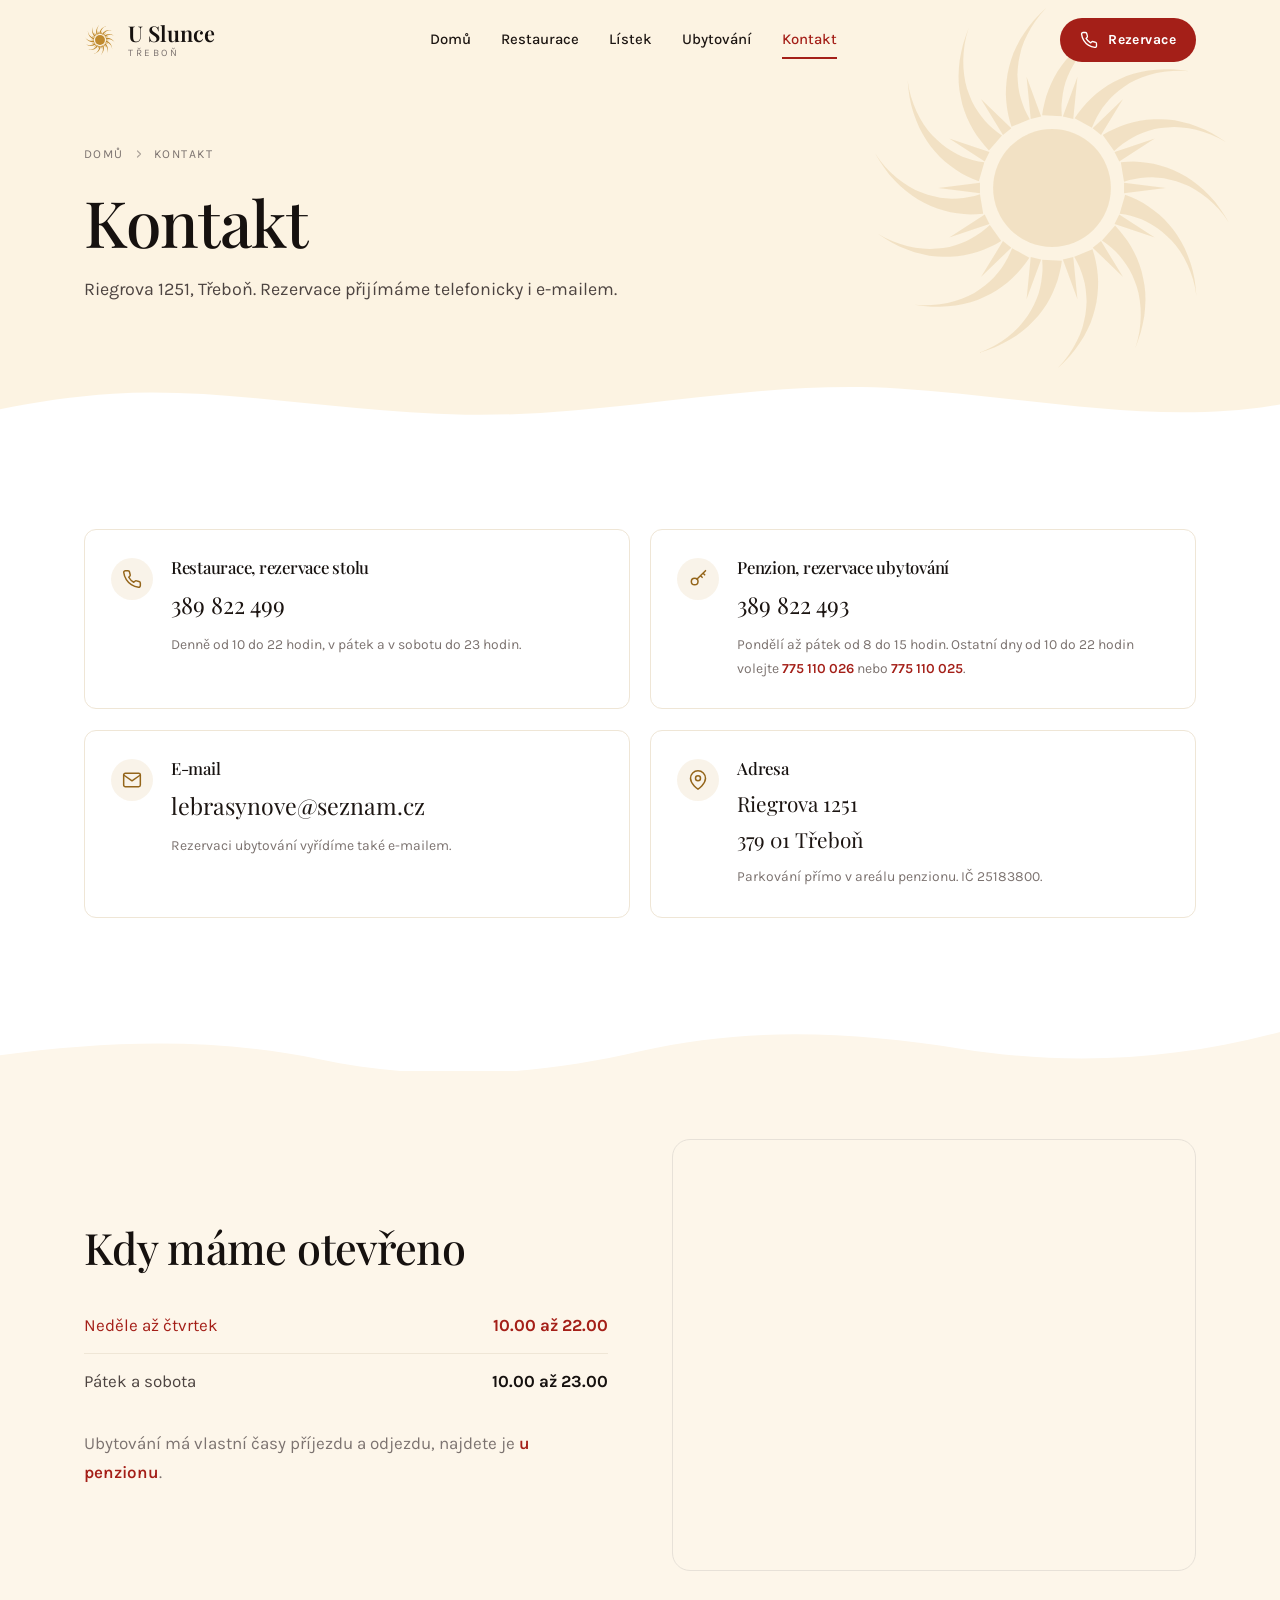
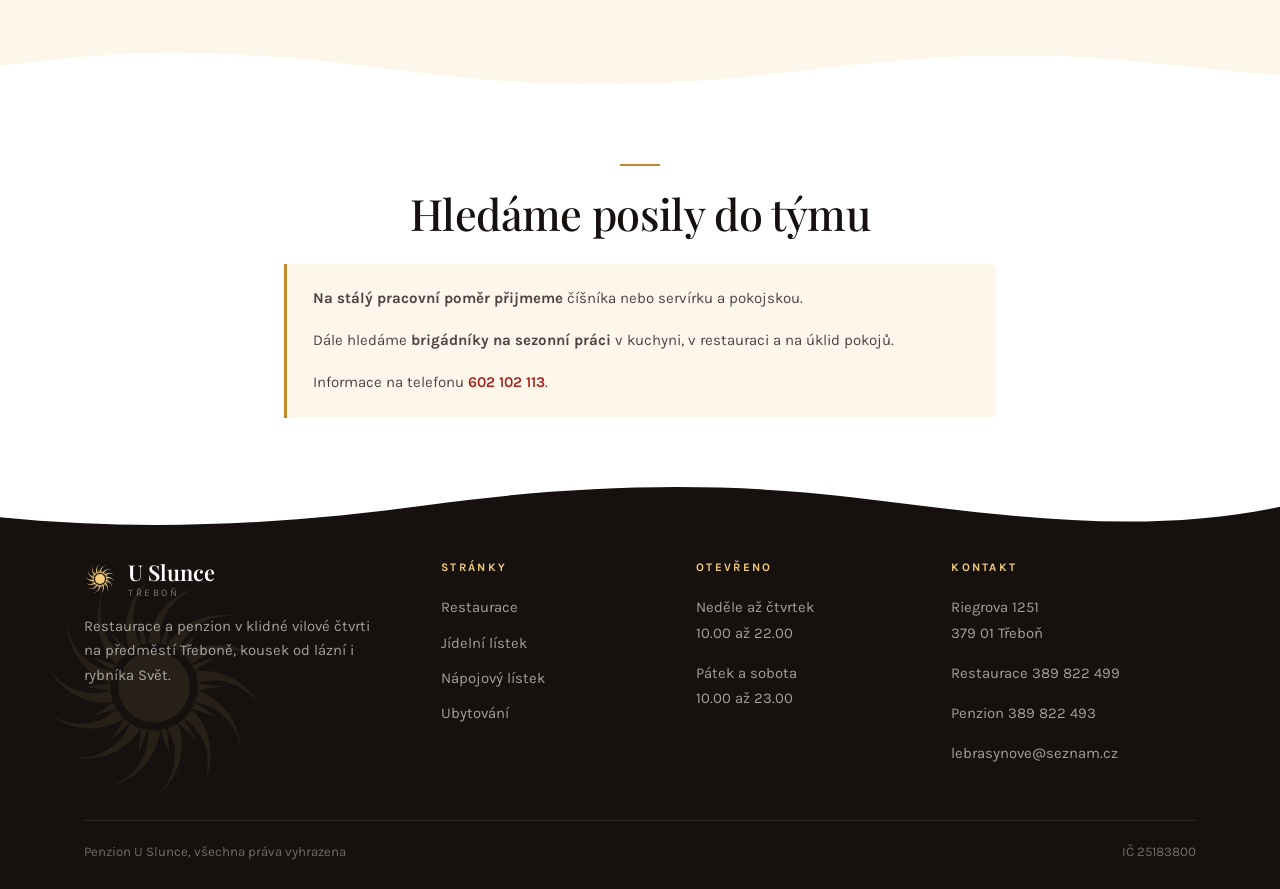
==== commit 8b6d4742: "navrh done" ====
--- a/kontakt.html
+++ b/kontakt.html
@@ -4,27 +4,28 @@
 <meta charset="utf-8">
 <meta name="viewport" content="width=device-width, initial-scale=1">
 <title>Kontakt, Restaurace a penzion U Slunce Třeboň</title>
-<meta name="description" content="Kontakt na restauraci a penzion U Slunce, Riegrova 1251, Třeboň. Telefon, e-mail, otevírací doba a mapa.">
-<meta name="theme-color" content="#ffffff">
+<meta name="description" content="Kontakty na restauraci a penzion U Slunce, Riegrova 1251, Třeboň. Telefon, e-mail, otevírací doba a mapa.">
+<meta name="theme-color" content="#7d1710">
+<link rel="canonical" href="https://www.penzionuslunce.cz/kontakt.html">
 <meta property="og:type" content="website">
 <meta property="og:locale" content="cs_CZ">
 <meta property="og:title" content="Kontakt, Restaurace a penzion U Slunce Třeboň">
-<meta property="og:description" content="Kontakt na restauraci a penzion U Slunce, Riegrova 1251, Třeboň. Telefon, e-mail, otevírací doba a mapa.">
-<meta property="og:image" content="assets/photos/fasada-lg.webp">
+<meta property="og:description" content="Kontakty na restauraci a penzion U Slunce, Riegrova 1251, Třeboň. Telefon, e-mail, otevírací doba a mapa.">
+<meta property="og:url" content="https://www.penzionuslunce.cz/kontakt.html">
+<meta property="og:image" content="https://www.penzionuslunce.cz/assets/photos/fasada.webp">
 <link rel="icon" href="assets/img/favicon.svg" type="image/svg+xml">
 <link rel="preconnect" href="https://fonts.googleapis.com">
 <link rel="preconnect" href="https://fonts.gstatic.com" crossorigin>
 <link href="https://fonts.googleapis.com/css2?family=Karla:wght@400;500;600;700&family=Playfair+Display:ital,wght@0,400;0,500;0,600;1,400&display=swap" rel="stylesheet">
-<link rel="stylesheet" href="assets/css/style.css">
+<link rel="stylesheet" href="assets/css/style.css?v=17">
 </head>
 <body>
 <a class="skip" href="#main">Přeskočit na obsah</a>
 <div class="progress" aria-hidden="true"></div>
-
 <header class="header">
   <div class="wrap header__inner">
     <a class="brand" href="index.html" aria-label="U Slunce, domovská stránka">
-      <svg class="sunmark" viewBox="0 0 64 64" fill="currentColor" aria-hidden="true"><circle cx="32" cy="32" r="10.5"/><path d="M32 5.5l3.4 9.4h-6.8zM32 58.5l-3.4-9.4h6.8zM5.5 32l9.4-3.4v6.8zM58.5 32l-9.4 3.4v-6.8zM13.2 13.2l9.1 4.1-4.8 4.8zM50.8 50.8l-9.1-4.1 4.8-4.8zM50.8 13.2l-4.1 9.1-4.8-4.8zM13.2 50.8l4.1-9.1 4.8 4.8z"/></svg>
+      <span class="sunmark" aria-hidden="true"></span>
       <span class="brand__text">
         <span class="brand__name">U Slunce</span>
         <span class="brand__sub">Třeboň</span>
@@ -36,11 +37,10 @@
       <a class="nav__link" href="restaurace.html">Restaurace</a>
       <a class="nav__link" href="listek.html">Lístek</a>
       <a class="nav__link" href="ubytovani.html">Ubytování</a>
-      <a class="nav__link" href="galerie.html">Fotogalerie</a>
       <a class="nav__link" href="kontakt.html" aria-current="page">Kontakt</a>
     </nav>
 
-    <a class="btn btn--primary btn--sm header__cta" href="tel:+420389822499"><svg viewBox="0 0 24 24" fill="none" stroke="currentColor" stroke-width="1.9" stroke-linecap="round" stroke-linejoin="round" aria-hidden="true"><path d="M22 16.9v3a2 2 0 0 1-2.2 2 19.8 19.8 0 0 1-8.6-3.1 19.5 19.5 0 0 1-6-6A19.8 19.8 0 0 1 2.1 4.2 2 2 0 0 1 4.1 2h3a2 2 0 0 1 2 1.7c.1 1 .4 1.9.7 2.8a2 2 0 0 1-.5 2.1L8.1 9.9a16 16 0 0 0 6 6l1.3-1.2a2 2 0 0 1 2.1-.5c.9.3 1.8.6 2.8.7a2 2 0 0 1 1.7 2z"/></svg> Rezervace</a>
+    <a class="btn btn--primary btn--sm header__cta" href="tel:+420389822499"><svg viewBox="0 0 24 24" fill="none" stroke="currentColor" stroke-width="1.8" stroke-linecap="round" stroke-linejoin="round" aria-hidden="true"><path d="M22 16.9v3a2 2 0 0 1-2.2 2 19.8 19.8 0 0 1-8.6-3.1 19.5 19.5 0 0 1-6-6A19.8 19.8 0 0 1 2.1 4.2 2 2 0 0 1 4.1 2h3a2 2 0 0 1 2 1.7c.1 1 .4 1.9.7 2.8a2 2 0 0 1-.5 2.1L8.1 9.9a16 16 0 0 0 6 6l1.3-1.2a2 2 0 0 1 2.1-.5c.9.3 1.8.6 2.8.7a2 2 0 0 1 1.7 2z"/></svg> Rezervace</a>
 
     <button class="burger" aria-expanded="false" aria-controls="mobile-nav" aria-label="Otevřít menu">
       <span></span><span></span><span></span>
@@ -53,34 +53,33 @@
   <a href="restaurace.html">Restaurace</a>
   <a href="listek.html">Jídelní a nápojový lístek</a>
   <a href="ubytovani.html">Ubytování</a>
-  <a href="galerie.html">Fotogalerie</a>
   <a href="kontakt.html" aria-current="page">Kontakt</a>
   <div class="mobile-nav__foot">
     <a class="btn btn--primary" href="tel:+420389822499">Rezervace stolu</a>
     <a class="btn btn--ghost" href="tel:+420389822493">Rezervace ubytování</a>
   </div>
 </div>
-
 <main id="main">
 
   <section class="page-hero">
-    <img class="page-hero__bg" src="assets/photos/hero-kontakt.webp" alt="Kovaný znak slunce nad vchodem do penzionu" width="2200" height="1238" fetchpriority="high">
+    <div class="deco" aria-hidden="true"><div class="deco__sun"></div></div>
     <div class="wrap">
       <nav class="crumbs" aria-label="Drobečková navigace">
         <a href="index.html">Domů</a>
         <svg viewBox="0 0 24 24" fill="none" stroke="currentColor" stroke-width="2.4" stroke-linecap="round" stroke-linejoin="round" aria-hidden="true"><path d="M9 18l6-6-6-6"/></svg>
         <span>Kontakt</span>
       </nav>
-      <h1><span class="line-mask"><span>Kontakt</span></span></h1>
-      <p class="lead">Riegrova 1251, Třeboň. Rezervace přijímáme telefonicky nebo e-mailem.</p>
+      <h1>Kontakt</h1>
+      <p class="lead">Riegrova 1251, Třeboň. Rezervace přijímáme telefonicky i e-mailem.</p>
     </div>
   </section>
 
   <section class="section">
+    <div class="sep sep--sand" aria-hidden="true"></div>
     <div class="wrap">
       <div class="cards cards--2" data-reveal-group>
         <div class="contact-card" data-reveal>
-          <div class="contact-card__icon"><svg viewBox="0 0 24 24" fill="none" stroke="currentColor" stroke-width="1.7" stroke-linecap="round" stroke-linejoin="round" aria-hidden="true"><path d="M22 16.9v3a2 2 0 0 1-2.2 2 19.8 19.8 0 0 1-8.6-3.1 19.5 19.5 0 0 1-6-6A19.8 19.8 0 0 1 2.1 4.2 2 2 0 0 1 4.1 2h3a2 2 0 0 1 2 1.7c.1 1 .4 1.9.7 2.8a2 2 0 0 1-.5 2.1L8.1 9.9a16 16 0 0 0 6 6l1.3-1.2a2 2 0 0 1 2.1-.5c.9.3 1.8.6 2.8.7a2 2 0 0 1 1.7 2z"/></svg></div>
+          <div class="contact-card__icon"><svg viewBox="0 0 24 24" fill="none" stroke="currentColor" stroke-width="1.8" stroke-linecap="round" stroke-linejoin="round" aria-hidden="true"><path d="M22 16.9v3a2 2 0 0 1-2.2 2 19.8 19.8 0 0 1-8.6-3.1 19.5 19.5 0 0 1-6-6A19.8 19.8 0 0 1 2.1 4.2 2 2 0 0 1 4.1 2h3a2 2 0 0 1 2 1.7c.1 1 .4 1.9.7 2.8a2 2 0 0 1-.5 2.1L8.1 9.9a16 16 0 0 0 6 6l1.3-1.2a2 2 0 0 1 2.1-.5c.9.3 1.8.6 2.8.7a2 2 0 0 1 1.7 2z"/></svg></div>
           <div>
             <h3>Restaurace, rezervace stolu</h3>
             <a class="big" href="tel:+420389822499">389 822 499</a>
@@ -89,31 +88,30 @@
         </div>
 
         <div class="contact-card" data-reveal>
-          <div class="contact-card__icon"><svg viewBox="0 0 24 24" fill="none" stroke="currentColor" stroke-width="1.7" stroke-linecap="round" stroke-linejoin="round" aria-hidden="true"><circle cx="8" cy="15" r="4"/><path d="M10.9 12.1L21 2M18 5l2 2M15 8l2 2"/></svg></div>
+          <div class="contact-card__icon"><svg viewBox="0 0 24 24" fill="none" stroke="currentColor" stroke-width="1.8" stroke-linecap="round" stroke-linejoin="round" aria-hidden="true"><circle cx="8" cy="15" r="4"/><path d="M10.9 12.1L21 2M18 5l2 2M15 8l2 2"/></svg></div>
           <div>
             <h3>Penzion, rezervace ubytování</h3>
             <a class="big" href="tel:+420389822493">389 822 493</a>
-            <p class="note">Pondělí až pátek od 8 do 15 hodin.
-              Ostatní dny od 10 do 22 hodin volejte
-              <a href="tel:+420775110026" style="color:var(--sun-deep)">775 110 026</a> nebo
-              <a href="tel:+420775110025" style="color:var(--sun-deep)">775 110 025</a>.</p>
-          </div>
-        </div>
-
-        <div class="contact-card" data-reveal>
-          <div class="contact-card__icon"><svg viewBox="0 0 24 24" fill="none" stroke="currentColor" stroke-width="1.7" stroke-linecap="round" stroke-linejoin="round" aria-hidden="true"><rect x="2" y="4" width="20" height="16" rx="2"/><path d="M22 6l-10 7L2 6"/></svg></div>
+            <p class="note">Pondělí až pátek od 8 do 15 hodin. Ostatní dny od 10 do 22 hodin volejte
+              <a href="tel:+420775110026">775 110 026</a> nebo
+              <a href="tel:+420775110025">775 110 025</a>.</p>
+          </div>
+        </div>
+
+        <div class="contact-card" data-reveal>
+          <div class="contact-card__icon"><svg viewBox="0 0 24 24" fill="none" stroke="currentColor" stroke-width="1.8" stroke-linecap="round" stroke-linejoin="round" aria-hidden="true"><rect x="2" y="4" width="20" height="16" rx="2"/><path d="M22 6l-10 7L2 6"/></svg></div>
           <div>
             <h3>E-mail</h3>
-            <a class="big" href="mailto:lebrasynove@seznam.cz" style="font-size:1.25rem">lebrasynove@seznam.cz</a>
+            <a class="big big--mail" href="mailto:lebrasynove@seznam.cz">lebrasynove@seznam.cz</a>
             <p class="note">Rezervaci ubytování vyřídíme také e-mailem.</p>
           </div>
         </div>
 
         <div class="contact-card" data-reveal>
-          <div class="contact-card__icon"><svg viewBox="0 0 24 24" fill="none" stroke="currentColor" stroke-width="1.7" stroke-linecap="round" stroke-linejoin="round" aria-hidden="true"><path d="M21 10c0 7-9 13-9 13s-9-6-9-13a9 9 0 0 1 18 0z"/><circle cx="12" cy="10" r="3"/></svg></div>
+          <div class="contact-card__icon"><svg viewBox="0 0 24 24" fill="none" stroke="currentColor" stroke-width="1.8" stroke-linecap="round" stroke-linejoin="round" aria-hidden="true"><path d="M21 10c0 7-9 13-9 13s-9-6-9-13a9 9 0 0 1 18 0z"/><circle cx="12" cy="10" r="3"/></svg></div>
           <div>
             <h3>Adresa</h3>
-            <p style="font-family:'Playfair Display',Georgia,serif;font-size:1.3rem;margin:0">Riegrova 1251<br>379 01 Třeboň</p>
+            <p class="address">Riegrova 1251<br>379 01 Třeboň</p>
             <p class="note">Parkování přímo v areálu penzionu. IČ 25183800.</p>
           </div>
         </div>
@@ -121,22 +119,19 @@
     </div>
   </section>
 
-  <section class="section section--sand section--tight">
+  <section class="section section--paper section--tight">
+    <div class="sep sep--white sep--wave2" aria-hidden="true"></div>
     <div class="wrap split">
-      <div data-reveal>
-        <span class="eyebrow">Otevírací doba restaurace</span>
+      <div class="flow" data-reveal>
         <h2>Kdy máme otevřeno</h2>
-        <ul class="hours" style="margin-top:26px" data-hours>
+        <ul class="hours" data-hours>
           <li data-days="sun-thu"><span class="day">Neděle až čtvrtek</span><span class="time">10.00 až 22.00</span></li>
           <li data-days="fri-sat"><span class="day">Pátek a sobota</span><span class="time">10.00 až 23.00</span></li>
         </ul>
-        <ul class="checklist" style="margin-top:30px">
-          <li><svg viewBox="0 0 24 24" fill="none" stroke="currentColor" stroke-width="2.2" stroke-linecap="round" stroke-linejoin="round" aria-hidden="true"><path d="M20 6L9 17l-5-5"/></svg> Ubytování je možné od 14 do 20 hodin</li>
-          <li><svg viewBox="0 0 24 24" fill="none" stroke="currentColor" stroke-width="2.2" stroke-linecap="round" stroke-linejoin="round" aria-hidden="true"><path d="M20 6L9 17l-5-5"/></svg> Pokoj prosíme uvolnit do 10 hodin v den odjezdu</li>
-          <li><svg viewBox="0 0 24 24" fill="none" stroke="currentColor" stroke-width="2.2" stroke-linecap="round" stroke-linejoin="round" aria-hidden="true"><path d="M20 6L9 17l-5-5"/></svg> Domácí mazlíčci nejsou povoleni</li>
-        </ul>
-      </div>
-      <div data-reveal style="--d:100ms">
+        <p class="muted">Ubytování má vlastní časy příjezdu a odjezdu,
+          najdete je <a href="ubytovani.html#prijezd" class="text-link">u penzionu</a>.</p>
+      </div>
+      <div data-reveal data-delay>
         <div class="map-frame">
           <iframe
             src="https://maps.google.com/maps?q=Riegrova%201251%2C%20379%2001%20T%C5%99ebo%C5%88&amp;z=16&amp;output=embed"
@@ -148,49 +143,37 @@
   </section>
 
   <section class="section section--tight">
+    <div class="sep sep--paper sep--wave4" aria-hidden="true"></div>
     <div class="wrap wrap--narrow">
-      <div class="section-head is-centered" data-reveal style="margin-bottom:30px">
-        <span class="eyebrow is-centered">Kariéra</span>
+      <div class="section-head is-centered section-head--tight" data-reveal>
         <h2>Hledáme posily do týmu</h2>
       </div>
       <div class="menu-note" data-reveal>
-        <p style="margin-bottom:14px"><strong>Na stálý pracovní poměr přijmeme</strong>
+        <p><strong>Na stálý pracovní poměr přijmeme</strong>
           číšníka nebo servírku a pokojskou.</p>
-        <p style="margin-bottom:14px">Dále hledáme <strong>brigádníky na sezonní práci</strong>
+        <p>Dále hledáme <strong>brigádníky na sezonní práci</strong>
           v kuchyni, v restauraci a na úklid pokojů.</p>
         <p>Informace na telefonu
-          <a href="tel:+420602102113" style="color:var(--sun-deep);font-weight:700">602 102 113</a>.</p>
-      </div>
-    </div>
-  </section>
-
-  <section class="section section--tight">
-    <div class="wrap">
-      <div class="callout" data-reveal>
-        <h2>Ozvěte se nám</h2>
-        <p>Rezervace stolu i pokoje vyřídíme telefonicky během chvilky.</p>
-        <div class="btn-row">
-          <a class="btn btn--primary" href="tel:+420389822499">Restaurace 389 822 499</a>
-          <a class="btn btn--light" href="tel:+420389822493">Penzion 389 822 493</a>
-        </div>
+          <a href="tel:+420602102113" class="text-link">602 102 113</a>.</p>
       </div>
     </div>
   </section>
 </main>
-
 <footer class="footer">
+    <div class="sep sep--white sep--wave5" aria-hidden="true"></div>
+  <div class="deco" aria-hidden="true"><div class="deco__sun"></div></div>
   <div class="wrap">
     <div class="footer__grid">
       <div>
         <div class="brand">
-          <svg class="sunmark" viewBox="0 0 64 64" fill="currentColor" aria-hidden="true"><circle cx="32" cy="32" r="10.5"/><path d="M32 5.5l3.4 9.4h-6.8zM32 58.5l-3.4-9.4h6.8zM5.5 32l9.4-3.4v6.8zM58.5 32l-9.4 3.4v-6.8zM13.2 13.2l9.1 4.1-4.8 4.8zM50.8 50.8l-9.1-4.1 4.8-4.8zM50.8 13.2l-4.1 9.1-4.8-4.8zM13.2 50.8l4.1-9.1 4.8 4.8z"/></svg>
+          <span class="sunmark" aria-hidden="true"></span>
           <span class="brand__text">
             <span class="brand__name">U Slunce</span>
             <span class="brand__sub">Třeboň</span>
           </span>
         </div>
-        <p class="footer__about">Restaurace a penzion v klidné vilové čtvrti
-          na předměstí Třeboně, kousek od lázní i rybníka Svět.</p>
+        <p class="footer__about">Restaurace a penzion v klidné vilové čtvrti na předměstí Třeboně,
+          kousek od lázní i rybníka Svět.</p>
       </div>
 
       <div>
@@ -200,23 +183,22 @@
           <li><a href="listek.html">Jídelní lístek</a></li>
           <li><a href="listek.html#napoje">Nápojový lístek</a></li>
           <li><a href="ubytovani.html">Ubytování</a></li>
-          <li><a href="galerie.html">Fotogalerie</a></li>
         </ul>
       </div>
 
       <div>
         <h4>Otevřeno</h4>
-        <ul>
+        <ul class="stack">
           <li>Neděle až čtvrtek<br>10.00 až 22.00</li>
-          <li style="padding-top:12px">Pátek a sobota<br>10.00 až 23.00</li>
+          <li>Pátek a sobota<br>10.00 až 23.00</li>
         </ul>
       </div>
 
       <div>
         <h4>Kontakt</h4>
-        <ul>
+        <ul class="stack">
           <li>Riegrova 1251<br>379 01 Třeboň</li>
-          <li style="padding-top:12px"><a href="tel:+420389822499">Restaurace 389 822 499</a></li>
+          <li><a href="tel:+420389822499">Restaurace 389 822 499</a></li>
           <li><a href="tel:+420389822493">Penzion 389 822 493</a></li>
           <li><a href="mailto:lebrasynove@seznam.cz">lebrasynove@seznam.cz</a></li>
         </ul>
@@ -230,18 +212,8 @@
   </div>
 </footer>
 
-<a class="btn btn--primary call-fab" href="tel:+420389822499"><svg viewBox="0 0 24 24" fill="none" stroke="currentColor" stroke-width="1.9" stroke-linecap="round" stroke-linejoin="round" aria-hidden="true"><path d="M22 16.9v3a2 2 0 0 1-2.2 2 19.8 19.8 0 0 1-8.6-3.1 19.5 19.5 0 0 1-6-6A19.8 19.8 0 0 1 2.1 4.2 2 2 0 0 1 4.1 2h3a2 2 0 0 1 2 1.7c.1 1 .4 1.9.7 2.8a2 2 0 0 1-.5 2.1L8.1 9.9a16 16 0 0 0 6 6l1.3-1.2a2 2 0 0 1 2.1-.5c.9.3 1.8.6 2.8.7a2 2 0 0 1 1.7 2z"/></svg> Zavolat a rezervovat</a>
-
-<div class="lightbox" role="dialog" aria-modal="true" aria-label="Zvětšená fotografie">
-  <button class="lightbox__close" aria-label="Zavřít"><svg viewBox="0 0 24 24" fill="none" stroke="currentColor" stroke-width="2" stroke-linecap="round" aria-hidden="true"><path d="M18 6L6 18M6 6l12 12"/></svg></button>
-  <button class="lightbox__prev" aria-label="Předchozí fotografie"><svg viewBox="0 0 24 24" fill="none" stroke="currentColor" stroke-width="2" stroke-linecap="round" stroke-linejoin="round" aria-hidden="true"><path d="M15 18l-6-6 6-6"/></svg></button>
-  <button class="lightbox__next" aria-label="Další fotografie"><svg viewBox="0 0 24 24" fill="none" stroke="currentColor" stroke-width="2" stroke-linecap="round" stroke-linejoin="round" aria-hidden="true"><path d="M9 18l6-6-6-6"/></svg></button>
-  <div>
-    <img alt="">
-    <p class="lightbox__caption"><span></span><span class="lightbox__count"></span></p>
-  </div>
-</div>
-
-<script src="assets/js/main.js" defer></script>
+<a class="btn btn--primary call-fab" href="tel:+420389822499"><svg viewBox="0 0 24 24" fill="none" stroke="currentColor" stroke-width="1.8" stroke-linecap="round" stroke-linejoin="round" aria-hidden="true"><path d="M22 16.9v3a2 2 0 0 1-2.2 2 19.8 19.8 0 0 1-8.6-3.1 19.5 19.5 0 0 1-6-6A19.8 19.8 0 0 1 2.1 4.2 2 2 0 0 1 4.1 2h3a2 2 0 0 1 2 1.7c.1 1 .4 1.9.7 2.8a2 2 0 0 1-.5 2.1L8.1 9.9a16 16 0 0 0 6 6l1.3-1.2a2 2 0 0 1 2.1-.5c.9.3 1.8.6 2.8.7a2 2 0 0 1 1.7 2z"/></svg> Zavolat a rezervovat</a>
+
+<script src="assets/js/main.js?v=17" defer></script>
 </body>
 </html>
--- a/assets/css/style.css
+++ b/assets/css/style.css
@@ -1,56 +1,71 @@
 /* ==========================================================================
    Restaurace a penzion U Slunce, Třeboň
-   Autorský stylopis. Struktura:
-   01 Proměnné   02 Reset   03 Typografie   04 Prvky   05 Hlavička
-   06 Sekce      07 Karty   08 Lístek       09 Ceník   10 Galerie
-   11 Patička    12 Animace 13 Responzivita
+
+   Barvy podle domu: bílá fasáda, zlaté slunce, červené písmo, černé kování.
+   Fotografie mají 640 na 480 bodů a nikde se nezvětšují, proto velké plochy
+   nese kresba slunce, ne roztažený snímek.
+
+   01 Proměnné  02 Reset     03 Typografie  04 Prvky UI  05 Hlavička
+   06 Hero      07 Sekce     08 Karty       09 Lístek    10 Ceník
+   11 Galerie   12 Patička   13 Animace     14 Responzivita
    ========================================================================== */
 
 /* 01 ---------------------------------------------------------- Proměnné */
 :root {
-  /* barvy podle originální fasády: zlatá, vínově červená a bílá */
-  --ink:        #23140e;
-  --ink-2:      #4e3a30;
-  --ink-3:      #7c675b;
-  --cream:      #fffcf8;
-  --sand:       #faf1e2;
-  --sand-2:     #f2e4cc;
-  --line:       #ecdcc2;
-  --line-soft:  #f5ebda;
-
-  --sun:        #c1902f;
-  --sun-deep:   #9a6d16;
-  --sun-glow:   #f2d089;
-  --ember:      #a5241a;
-  --wine:       #7d1710;
-  --wine-2:     #5d0f0a;
+  --black:      #16110f;
+  --ink:        #1c1512;
+  --ink-2:      #4d4441;
+  --ink-3:      #7c7370;
 
   --white:      #ffffff;
-
-  /* plochy */
-  --surface:    var(--cream);
-  --surface-alt:var(--sand);
-
-  /* stíny, teple tónované */
-  --sh-xs: 0 1px 2px rgba(60,40,20,.06);
-  --sh-sm: 0 2px 8px rgba(60,40,20,.07);
-  --sh-md: 0 10px 30px -12px rgba(60,40,20,.22);
-  --sh-lg: 0 28px 60px -24px rgba(50,32,14,.32);
-
-  /* rozměry */
-  --wrap: 1180px;
+  --paper:      #fdf6ea;
+  --sand:       #fcf3e2;
+  --line:       #e7e1d8;
+  --line-soft:  #efe6d6;
+
+  --gold:       #c08a2e;
+  --gold-deep:  #94651a;
+  --gold-light: #f0cc7a;
+
+  --red:        #a41f18;
+  --red-deep:   #7d1710;
+
+  --surface:     var(--white);
+  --surface-alt: var(--paper);
+
+  /* kovaná zlatá, používá se ve všech slunečních prvcích */
+  --gild: linear-gradient(150deg, #f0c65e 0%, #c08a2e 48%, #8c5f14 100%);
+
+  --sh-sm: 0 1px 3px rgba(30,20,12,.06);
+  --sh-md: 0 12px 30px -14px rgba(30,20,12,.22);
+  --sh-lg: 0 28px 60px -26px rgba(30,20,12,.34);
+
+  --wrap: 1160px;
   --wrap-narrow: 760px;
   --r-sm: 6px;
   --r-md: 12px;
-  --r-lg: 20px;
-  --header-h: 82px;
-
-  /* pohyb */
+  --r-lg: 18px;
+  --header-h: 80px;
+
   --ease: cubic-bezier(.22,.61,.36,1);
-  --t-fast: 180ms var(--ease);
-  --t: 320ms var(--ease);
-
-  /* vrstvení */
+  --t-fast: 170ms var(--ease);
+  --t: 300ms var(--ease);
+
+  /* tvary přechodů mezi sekcemi */
+  --wave-1: url("data:image/svg+xml,%3Csvg xmlns='http://www.w3.org/2000/svg' viewBox='0 0 1440 90' preserveAspectRatio='none'%3E%3Cpath fill='%23fff' d='M0 0h1440v46c-140 34-286-12-430-24-168-14-318 44-486 40C378 58 254 20 128 30 84 34 42 42 0 54z'/%3E%3C/svg%3E");
+  --wave-2: url("data:image/svg+xml,%3Csvg xmlns='http://www.w3.org/2000/svg' viewBox='0 0 1440 90' preserveAspectRatio='none'%3E%3Cpath fill='%23fff' d='M0 0h1440v30c-120 44-240 52-360 26s-240-34-360 4-240 46-360 12S120 44 0 66z'/%3E%3C/svg%3E");
+  --wave-3: url("data:image/svg+xml,%3Csvg xmlns='http://www.w3.org/2000/svg' viewBox='0 0 1440 90' preserveAspectRatio='none'%3E%3Cpath fill='%23fff' d='M0 0h1440v18c-206 72-412 72-618 24S412 6 206 42C137 54 68 66 0 78z'/%3E%3C/svg%3E");
+
+  --wave-4: url("data:image/svg+xml,%3Csvg xmlns='http://www.w3.org/2000/svg' viewBox='0 0 1440 90' preserveAspectRatio='none'%3E%3Cpath fill='%23fff' d='M0 0h1440v58c-96-8-192-30-288-30-192 0-288 44-480 44S384 24 192 24C128 24 64 34 0 44z'/%3E%3C/svg%3E");
+  --wave-5: url("data:image/svg+xml,%3Csvg xmlns='http://www.w3.org/2000/svg' viewBox='0 0 1440 90' preserveAspectRatio='none'%3E%3Cpath fill='%23fff' d='M0 0h1440v36c-160 46-320 12-480-14S640 4 480 34 160 74 0 52z'/%3E%3C/svg%3E");
+
+  /* spodni lista hero a vlnka pod ni musi mit stejnou barvu */
+  --hero-dark: #1a0806;
+
+  --sep-h: clamp(34px, 4.6vw, 72px);
+  --pad-y: clamp(62px, 7.4vw, 108px);
+  --pad-y-tight: clamp(48px, 5.2vw, 74px);
+
   --z-header: 40;
   --z-menu: 50;
   --z-lightbox: 60;
@@ -73,38 +88,18 @@
   font-family: 'Karla', 'Segoe UI', system-ui, -apple-system, sans-serif;
   font-size: 17px;
   line-height: 1.7;
-  font-feature-settings: 'kern' 1, 'liga' 1;
   -webkit-font-smoothing: antialiased;
-  overflow-x: hidden;
 }
 
 img, picture, svg, video { display: block; max-width: 100%; }
 img { height: auto; }
-
 a { color: inherit; text-decoration: none; }
-
 button { font: inherit; color: inherit; background: none; border: 0; }
-
 ul, ol { margin: 0; padding: 0; list-style: none; }
-
-/* jemná papírová textura přes celý web */
-body::before {
-  content: '';
-  position: fixed;
-  inset: 0;
-  z-index: 1;
-  pointer-events: none;
-  opacity: .5;
-  background-image: url("data:image/svg+xml,%3Csvg xmlns='http://www.w3.org/2000/svg' width='140' height='140'%3E%3Cfilter id='n'%3E%3CfeTurbulence type='fractalNoise' baseFrequency='.85' numOctaves='3'/%3E%3C/filter%3E%3Crect width='140' height='140' filter='url(%23n)' opacity='.045'/%3E%3C/svg%3E");
-}
-
-:focus-visible {
-  outline: 2px solid var(--sun);
-  outline-offset: 3px;
-  border-radius: 3px;
-}
-
-::selection { background: var(--sun-glow); color: var(--ink); }
+figure { margin: 0; }   /* prohlizec dava figure 40 px po stranach, mrizka by se rozpadla */
+
+:focus-visible { outline: 2px solid var(--gold); outline-offset: 3px; border-radius: 3px; }
+::selection { background: var(--gold-light); color: var(--black); }
 
 .skip {
   position: absolute;
@@ -112,8 +107,8 @@
   top: -60px;
   z-index: 100;
   padding: 12px 20px;
-  background: var(--ink);
-  color: var(--cream);
+  background: var(--black);
+  color: #fff;
   border-radius: var(--r-sm);
   transition: top var(--t-fast);
 }
@@ -123,58 +118,50 @@
 h1, h2, h3, h4 {
   font-family: 'Playfair Display', Georgia, 'Times New Roman', serif;
   font-weight: 500;
-  line-height: 1.14;
+  line-height: 1.16;
   letter-spacing: -.015em;
-  color: var(--ink);
+  color: var(--black);
   margin: 0;
   text-wrap: balance;
 }
 
-h1 { font-size: clamp(2.6rem, 6.2vw, 4.6rem); }
-h2 { font-size: clamp(2rem, 3.9vw, 3rem); }
-h3 { font-size: clamp(1.25rem, 2vw, 1.6rem); }
-h4 { font-size: 1.1rem; }
+h1 { font-size: clamp(2.5rem, 5.6vw, 4rem); }
+h2 { font-size: clamp(1.9rem, 3.4vw, 2.7rem); }
+h3 { font-size: clamp(1.2rem, 1.8vw, 1.5rem); }
+h4 { font-size: 1.05rem; }
 
 p { margin: 0 0 1.1em; }
 p:last-child { margin-bottom: 0; }
 
 .lead {
-  font-size: clamp(1.08rem, 1.55vw, 1.28rem);
+  font-size: clamp(1.05rem, 1.4vw, 1.2rem);
   line-height: 1.68;
   color: var(--ink-2);
 }
-
-.eyebrow {
-  display: inline-flex;
-  align-items: center;
-  gap: 12px;
-  font-size: .74rem;
-  font-weight: 700;
-  letter-spacing: .22em;
-  text-transform: uppercase;
-  color: var(--sun-deep);
-  margin-bottom: 20px;
-}
-.eyebrow::before {
-  content: '';
-  width: 30px;
-  height: 1px;
-  background: var(--sun);
-  opacity: .7;
-}
-.eyebrow.is-light { color: var(--sun-glow); }
-.eyebrow.is-light::before { background: var(--sun-glow); }
-.eyebrow.is-centered { justify-content: center; }
-.eyebrow.is-centered::after {
-  content: '';
-  width: 30px;
-  height: 1px;
-  background: var(--sun);
-  opacity: .7;
-}
-
 .muted { color: var(--ink-3); }
-.serif-accent { font-family: 'Playfair Display', Georgia, serif; font-style: italic; }
+.muted--sm { font-size: .9rem; }
+.text-link { color: var(--red); font-weight: 600; }
+.text-link:hover { color: var(--red-deep); }
+
+/* svisly rytmus textovych sloupcu; drive to resila desitka inline stylu */
+.flow > * + * { margin-top: 20px; }
+.flow > * + .btn-row,
+.flow > * + .checklist,
+.flow > * + .hours,
+.flow > * + .arrow-row { margin-top: 26px; }
+.arrow-row { display: block; }
+
+.center-row { margin-top: 26px; display: flex; justify-content: center; }
+
+/* adresa v kontaktni karte */
+.address {
+  font-family: 'Playfair Display', Georgia, serif;
+  font-size: 1.3rem;
+  margin: 0;
+}
+
+/* seznamy v paticce, kde jsou polozky dvouradkove */
+.stack li + li { padding-top: 10px; }
 
 /* 04 ---------------------------------------------------------- Prvky UI */
 .wrap {
@@ -195,66 +182,59 @@
   min-height: 52px;
   padding: 0 28px;
   border-radius: 999px;
-  font-size: .95rem;
+  font-size: .94rem;
   font-weight: 700;
-  letter-spacing: .04em;
+  letter-spacing: .03em;
   cursor: pointer;
   white-space: nowrap;
-  transition: background var(--t-fast), color var(--t-fast),
-              border-color var(--t-fast), box-shadow var(--t-fast);
+  transition: background var(--t-fast), color var(--t-fast), border-color var(--t-fast);
 }
 .btn svg { width: 18px; height: 18px; flex: none; }
 
-.btn--primary {
-  background: var(--sun);
-  color: #fff;
-  box-shadow: var(--sh-md);
-}
-.btn--primary:hover { background: var(--sun-deep); }
-
-.btn--dark { background: var(--ink); color: var(--cream); }
-.btn--dark:hover { background: #3d211a; }
-
-.btn--ghost {
-  border: 1px solid var(--line);
-  background: transparent;
-  color: var(--ink);
-}
-.btn--ghost:hover { border-color: var(--sun); color: var(--sun-deep); background: rgba(193,144,47,.06); }
-
-.btn--light {
-  border: 1px solid rgba(255,255,255,.35);
-  color: #fff;
-}
-.btn--light:hover { background: rgba(255,255,255,.14); border-color: rgba(255,255,255,.6); }
-
-.btn--sm { min-height: 44px; padding: 0 20px; font-size: .88rem; }
-
-.btn-row {
-  display: flex;
-  flex-wrap: wrap;
-  gap: 14px;
-}
-
-/* textový odkaz se šipkou */
+.btn--primary { background: var(--red); color: #fff; }
+.btn--primary:hover { background: var(--red-deep); }
+
+.btn--gold { background: var(--gold); color: #fff; }
+.btn--gold:hover { background: var(--gold-deep); }
+
+.btn--dark { background: var(--black); color: #fff; }
+.btn--dark:hover { background: #322622; }
+
+.btn--ghost { border: 1px solid var(--line); color: var(--ink); }
+.btn--ghost:hover { border-color: var(--gold); color: var(--gold-deep); }
+
+.btn--light { border: 1px solid rgba(255,255,255,.55); color: #fff; background: rgba(16,7,4,.34); backdrop-filter: blur(3px); }
+.btn--light:hover { background: rgba(255,255,255,.16); border-color: #fff; }
+
+.btn--sm { min-height: 44px; padding: 0 20px; font-size: .87rem; }
+.btn--lg { min-height: 60px; padding: 0 36px; font-size: 1rem; letter-spacing: .05em; }
+
+.btn-row { display: flex; flex-wrap: wrap; gap: 12px; }
+
 .arrow-link {
   display: inline-flex;
   align-items: center;
-  gap: 10px;
+  gap: 9px;
   font-weight: 700;
-  font-size: .93rem;
-  letter-spacing: .04em;
-  color: var(--sun-deep);
-  padding-bottom: 3px;
-  border-bottom: 1px solid rgba(193,144,47,.35);
-  transition: color var(--t-fast), border-color var(--t-fast), gap var(--t-fast);
-}
-.arrow-link svg { width: 16px; height: 16px; transition: transform var(--t-fast); }
-.arrow-link:hover { color: var(--ink); border-color: var(--ink); }
+  font-size: .92rem;
+  color: var(--red);
+  padding-bottom: 2px;
+  border-bottom: 1px solid rgba(164,31,24,.28);
+  transition: color var(--t-fast), border-color var(--t-fast);
+}
+.arrow-link svg { width: 15px; height: 15px; transition: transform var(--t-fast); }
+.arrow-link:hover { color: var(--black); border-color: var(--black); }
 .arrow-link:hover svg { transform: translateX(4px); }
 
-/* značka slunce */
-.sunmark { width: 34px; height: 34px; flex: none; color: var(--sun); }
+/* kovaný znak slunce podle toho na fasádě, kresba zůstane ostrá v každé velikosti */
+.sunmark {
+  width: 32px;
+  height: 32px;
+  flex: none;
+  background: var(--gold);
+  -webkit-mask: url('../img/sun.svg') center / contain no-repeat;
+          mask: url('../img/sun.svg') center / contain no-repeat;
+}
 
 /* 05 ---------------------------------------------------------- Hlavička */
 .header {
@@ -264,28 +244,39 @@
   height: var(--header-h);
   display: flex;
   align-items: center;
-  background: transparent;
-  transition: background var(--t), box-shadow var(--t), height var(--t);
+  transition: box-shadow var(--t);
+  /* vlastní vrstva pro skladač, jinak při scrollu poskakuje */
+  will-change: transform;
+  transform: translateZ(0);
 }
 .header::after {
   content: '';
   position: absolute;
   inset: 0;
-  background: var(--cream);
+  background: var(--white);
+  border-bottom: 1px solid var(--line-soft);
   opacity: 0;
   transition: opacity var(--t);
-  border-bottom: 1px solid var(--line-soft);
-}
+}
+.header.is-solid::after { opacity: 1; }
+.header.is-solid { box-shadow: var(--sh-sm); }
+
+/* nad tmavým hero se hlavička převrátí do světlé */
 .header.is-over-dark::before {
   content: '';
   position: absolute;
   inset: -1px 0 auto;
-  height: 170px;
-  background: linear-gradient(to bottom, rgba(52,8,5,.62), rgba(52,8,5,0));
+  height: 150px;
+  background: linear-gradient(to bottom, rgba(18,4,3,.55), rgba(18,4,3,0));
   pointer-events: none;
 }
-.header.is-solid { box-shadow: var(--sh-sm); }
-.header.is-solid::after { opacity: 1; }
+.header.is-over-dark .brand__name,
+.header.is-over-dark .nav__link { color: #fff; }
+.header.is-over-dark .brand__sub { color: rgba(255,255,255,.62); }
+.header.is-over-dark .sunmark { background: var(--gold-light); }
+.header.is-over-dark .burger span { background: #fff; }
+.header.is-over-dark .nav__link[aria-current="page"] { color: var(--gold-light); }
+.header.is-over-dark .nav__link[aria-current="page"]::after { background: var(--gold-light); }
 
 .header__inner {
   display: flex;
@@ -295,65 +286,47 @@
   width: 100%;
 }
 
-.brand {
-  display: flex;
-  align-items: center;
-  gap: 13px;
-  position: relative;
-  z-index: 2;
-}
+.brand { display: flex; align-items: center; gap: 12px; position: relative; z-index: 2; }
 .brand__text { display: flex; flex-direction: column; line-height: 1; }
 .brand__name {
   font-family: 'Playfair Display', Georgia, serif;
-  font-size: 1.4rem;
+  font-size: 1.36rem;
   font-weight: 600;
-  letter-spacing: .01em;
+  color: var(--black);
 }
 .brand__sub {
-  font-size: .63rem;
+  font-size: .62rem;
   letter-spacing: .26em;
   text-transform: uppercase;
   color: var(--ink-3);
   margin-top: 5px;
 }
 
-/* barvy hlavičky nad tmavým hero */
-.header.is-over-dark .brand__name,
-.header.is-over-dark .nav__link { color: #fff; }
-.header.is-over-dark .brand__sub { color: rgba(255,255,255,.66); }
-.header.is-over-dark .sunmark { color: var(--sun-glow); }
-.header.is-over-dark .burger span { background: #fff; }
-
-.nav { display: flex; align-items: center; gap: 4px; position: relative; z-index: 2; }
-
+.nav { display: flex; align-items: center; gap: 2px; position: relative; z-index: 2; }
 .nav__link {
   position: relative;
-  padding: 10px 15px;
-  font-size: .94rem;
+  padding: 10px 14px;
+  font-size: .93rem;
   font-weight: 500;
-  letter-spacing: .01em;
-  border-radius: var(--r-sm);
   transition: color var(--t-fast);
 }
 .nav__link::after {
   content: '';
   position: absolute;
-  left: 15px;
-  right: 15px;
+  left: 14px;
+  right: 14px;
   bottom: 4px;
   height: 1.5px;
-  background: currentColor;
+  background: var(--gold);
   transform: scaleX(0);
   transform-origin: left;
-  opacity: .55;
   transition: transform var(--t);
 }
 .nav__link:hover::after { transform: scaleX(1); }
-.nav__link[aria-current="page"] { color: var(--sun-deep); }
-.nav__link[aria-current="page"]::after { transform: scaleX(1); opacity: 1; }
-.header.is-over-dark .nav__link[aria-current="page"] { color: var(--sun-glow); }
-
-.header__cta { margin-left: 10px; }
+.nav__link[aria-current="page"] { color: var(--red); }
+.nav__link[aria-current="page"]::after { transform: scaleX(1); background: var(--red); }
+
+.header__cta { margin-left: 8px; }
 
 .burger {
   display: none;
@@ -369,7 +342,7 @@
   width: 22px;
   height: 1.8px;
   margin: 5px auto;
-  background: var(--ink);
+  background: var(--black);
   border-radius: 2px;
   transition: transform var(--t), opacity var(--t-fast);
 }
@@ -377,386 +350,451 @@
 .burger[aria-expanded="true"] span:nth-child(2) { opacity: 0; }
 .burger[aria-expanded="true"] span:nth-child(3) { transform: translateY(-6.8px) rotate(-45deg); }
 
-/* mobilní panel */
 .mobile-nav {
   position: fixed;
   inset: 0;
   z-index: var(--z-menu);
-  background: var(--cream);
+  background: var(--white);
   padding: calc(var(--header-h) + 24px) 24px 40px;
   display: flex;
   flex-direction: column;
-  gap: 6px;
+  gap: 4px;
   opacity: 0;
   visibility: hidden;
-  transform: translateY(-12px);
+  transform: translateY(-10px);
   transition: opacity var(--t), transform var(--t), visibility var(--t);
   overflow-y: auto;
 }
 .mobile-nav.is-open { opacity: 1; visibility: visible; transform: none; }
 .mobile-nav a {
   font-family: 'Playfair Display', Georgia, serif;
-  font-size: 1.7rem;
+  font-size: 1.6rem;
   padding: 14px 0;
   border-bottom: 1px solid var(--line-soft);
 }
-.mobile-nav a[aria-current="page"] { color: var(--sun-deep); }
-.mobile-nav__foot { margin-top: auto; padding-top: 28px; display: grid; gap: 12px; }
+.mobile-nav a[aria-current="page"] { color: var(--red); }
+.mobile-nav__foot { margin-top: auto; padding-top: 26px; display: grid; gap: 10px; }
 
 body.is-locked { overflow: hidden; }
 
-/* 06 ------------------------------------------------------------ Sekce */
-main { position: relative; z-index: 2; }
-
-.section { padding: clamp(72px, 9vw, 130px) 0; }
-.section--tight { padding: clamp(56px, 6vw, 86px) 0; }
-.section--sand { background: var(--surface-alt); }
-.section--dark { background: var(--wine); color: rgba(255,255,255,.82); }
-.section--dark h2, .section--dark h3 { color: #fff; }
-
-.section-head { max-width: 700px; margin-bottom: clamp(40px, 5vw, 64px); }
-.section-head.is-centered { margin-inline: auto; text-align: center; }
-
-/* hero, úvodní stránka */
+/* 06 ------------------------------------------------------------- Hero */
+/* Dva sloupce: vlevo tmavý panel se jménem, vpravo fotka. Předloha má 640
+   bodů, a když fotka nemusí přes celou šířku, stačí ji zvětšit necelých
+   dvakrát místo třikrát. To je jediný způsob, jak z ní dostat ostrost.
+   Pod obojim je lišta s tím, co člověk potřebuje hned. */
 .hero {
   position: relative;
-  min-height: min(100svh, 900px);
+  min-height: 100svh;
   display: grid;
-  place-items: center;
-  text-align: center;
+  grid-template-columns: minmax(0, 44fr) minmax(0, 56fr);
+  grid-template-rows: 1fr auto;
+  background: var(--black);
+  isolation: isolate;
+}
+
+.hero__panel {
+  grid-area: 1 / 1;
+  position: relative;
+  display: flex;
+  align-items: flex-end;
+  background: linear-gradient(165deg, #401410 0%, #230a07 78%);
   overflow: hidden;
-  background: var(--wine-2);
-  isolation: isolate;
-}
-
-.hero__media { position: absolute; inset: 0; z-index: 0; }
+}
+.hero__panel .deco__sun {
+  position: absolute;
+  left: 24%;
+  top: 12%;
+  width: 44%;
+  aspect-ratio: 1;
+  background: #ffd35c;
+  opacity: .46;
+  -webkit-mask: url('../img/sun.svg') center / contain no-repeat;
+          mask: url('../img/sun.svg') center / contain no-repeat;
+}
+
+.hero__media { grid-area: 1 / 2; position: relative; overflow: hidden; }
+/* picture je inline a nema vysku, procentni vyska obrazku by se nemela o co oprit */
+.hero__media picture { display: block; position: absolute; inset: 0; }
 .hero__media img {
   width: 100%;
   height: 100%;
   object-fit: cover;
-  filter: saturate(1.06) contrast(1.03);
-}
+  object-position: 50% 50%;
+  filter: contrast(1.07) saturate(1.02) brightness(.8);
+}
+/* přechod na švách, aby fotka neměla tvrdou hranu do panelu */
 .hero__media::after {
   content: '';
   position: absolute;
   inset: 0;
+  pointer-events: none;
   background:
-    linear-gradient(to bottom, rgba(34,7,4,.70) 0%, rgba(34,7,4,.46) 44%, rgba(34,7,4,.72) 100%),
-    radial-gradient(ellipse 66% 54% at 50% 46%, rgba(24,5,3,.42) 0%, rgba(24,5,3,0) 70%),
-    radial-gradient(ellipse 86% 74% at 50% 46%, rgba(0,0,0,0) 34%, rgba(28,5,3,.6) 100%);
-}
+    linear-gradient(90deg, rgba(29,9,7,.96) 0%, rgba(29,9,7,.4) 9%, rgba(29,9,7,0) 22%),
+    linear-gradient(180deg, rgba(14,7,4,.5) 0%, rgba(14,7,4,0) 18%);
+}
+
 .hero__inner {
   position: relative;
   z-index: 2;
   width: 100%;
-  max-width: 780px;
-  padding: calc(var(--header-h) + 64px) 24px 132px;
-  animation: heroIn 1100ms var(--ease) both;
-}
-@keyframes heroIn { from { opacity: 0; transform: translateY(18px); } to { opacity: 1; transform: none; } }
-
-.hero__mark {
-  width: 52px;
-  height: 52px;
-  margin: 0 auto 26px;
-  color: var(--sun-glow);
-  opacity: .92;
-}
+  padding: var(--header-h) clamp(28px, 4vw, 56px) clamp(46px, 7vh, 88px) max(24px, calc((100vw - var(--wrap)) / 2));
+  animation: fadeUp 900ms 160ms var(--ease) both;
+}
+@keyframes fadeUp { from { opacity: 0; transform: translateY(16px); } to { opacity: 1; transform: none; } }
 
 .hero__title {
   color: #fff;
-  font-size: clamp(3.6rem, 10.5vw, 7.6rem);
-  font-weight: 500;
-  line-height: .92;
-  letter-spacing: -.035em;
-  text-shadow: 0 6px 40px rgba(30,5,3,.45);
-}
-
-.hero__sub {
-  margin-top: 34px;
-  font-size: clamp(.78rem, 1.3vw, .92rem);
+  font-size: clamp(3.2rem, 7vw, 6.4rem);
+  line-height: .88;
+  letter-spacing: -.038em;
+}
+
+.hero .btn-row { margin-top: clamp(28px, 4vh, 44px); }
+
+/* spodní lišta hero */
+.hero__bar {
+  position: relative;
+  z-index: 2;
+  grid-area: 2 / 1 / 3 / -1;
+  border-top: 1px solid rgba(255,255,255,.14);
+  background: var(--hero-dark);
+  animation: fadeUp 900ms 380ms var(--ease) both;
+}
+.hero__bar-in {
+  display: flex;
+  align-items: center;
+  justify-content: space-between;
+  gap: 20px;
+  padding-block: 17px;
+  font-size: .84rem;
+  letter-spacing: .05em;
+  color: rgba(255,255,255,.74);
+}
+.hero__bar-in > * { display: flex; align-items: center; gap: 10px; }
+.hero__bar b {
+  font-size: .68rem;
   font-weight: 700;
-  letter-spacing: .32em;
+  letter-spacing: .22em;
   text-transform: uppercase;
-  color: rgba(255,255,255,.88);
-  text-shadow: 0 2px 18px rgba(24,6,4,.7);
-}
-.hero__sub::before,
-.hero__sub::after {
-  content: '';
-  display: inline-block;
-  vertical-align: middle;
-  width: clamp(20px, 5vw, 48px);
-  height: 1px;
-  background: var(--sun-glow);
-  opacity: .8;
-  margin: 0 18px 4px;
-}
-
-.hero .btn-row { justify-content: center; margin-top: 40px; }
-
-.hero__scroll {
-  position: absolute;
-  left: 50%;
-  bottom: 92px;
-  z-index: 4;
-  transform: translateX(-50%);
-  display: block;
-  color: rgba(255,255,255,.6);
-  transition: color var(--t-fast);
-}
-.hero__scroll:hover { color: var(--sun-glow); }
-.hero__scroll i {
-  display: block;
-  width: 1px;
-  height: 56px;
-  background: rgba(255,255,255,.28);
+  color: var(--gold-light);
+}
+.hero__bar svg { width: 15px; height: 15px; color: var(--gold-light); flex: none; }
+.hero__bar a:hover { color: #fff; }
+/* tečka, která svítí, když je zrovna otevřeno */
+.hero__dot {
+  width: 7px;
+  height: 7px;
+  border-radius: 50%;
+  background: #64c07a;
+  box-shadow: 0 0 0 3px rgba(100,192,122,.22);
+  flex: none;
+}
+.hero__dot.is-shut { background: var(--ink-3); box-shadow: none; }
+
+/* pod 900 body se sloupce sklopí pod sebe, fotka nahoru */
+@media (max-width: 900px) {
+  .hero {
+    grid-template-columns: 1fr;
+    grid-template-rows: auto 1fr auto;
+    min-height: 0;
+  }
+  .hero__panel { grid-area: 2 / 1; }
+  .hero__media { grid-area: 1 / 1; aspect-ratio: 16 / 10; }
+  .hero__media::after {
+    background: linear-gradient(180deg, rgba(14,7,4,.62) 0%, rgba(14,7,4,0) 26%, rgba(29,9,7,.92) 100%);
+  }
+  .hero__bar { grid-area: 3 / 1; }
+  .hero__inner { padding: clamp(34px, 6vw, 48px) 20px clamp(34px, 6vw, 48px); }
+}
+@media (max-width: 760px) {
+  .hero__bar-in { font-size: .78rem; gap: 14px; padding-block: 14px; }
+  .hero__bar-in > :nth-child(2) { display: none; }
+}
+@media (max-width: 420px) {
+  .hero__bar b { display: none; }
+}
+
+@keyframes sunspin { to { transform: rotate(360deg); } }
+
+/* hlavička podstránky */
+.page-hero {
   position: relative;
   overflow: hidden;
-}
-.hero__scroll i::after {
-  content: '';
-  position: absolute;
-  inset: 0 auto auto 0;
-  width: 1px;
-  height: 14px;
-  background: var(--sun-glow);
-  animation: scrolldot 2.4s var(--ease) infinite;
-}
-@keyframes scrolldot {
-  0%   { transform: translateY(-16px); opacity: 0; }
-  35%  { opacity: 1; }
-  100% { transform: translateY(56px); opacity: 0; }
-}
-
-/* pruh s rychlými informacemi */
-.factbar { border-block: 1px solid var(--line); background: var(--cream); }
-.factbar__grid {
-  display: grid;
-  grid-template-columns: repeat(3, 1fr);
-}
-.factbar__item {
+  padding: calc(var(--header-h) + clamp(40px, 5vw, 66px)) 0 clamp(48px, 5.5vw, 72px);
+  background: var(--sand);
+}
+.page-hero .deco__sun {
+  top: 50%;
+  right: 3%;
+  width: clamp(240px, 30vw, 380px);
+  aspect-ratio: 1;
+  transform: translateY(-50%);
+  background: var(--gold);
+  opacity: .16;
+  animation-duration: 190s;
+}
+.page-hero .lead { max-width: 56ch; margin-top: 16px; }
+
+.crumbs {
   display: flex;
   align-items: center;
-  gap: 16px;
-  padding: 26px 8px 26px 0;
-}
-.factbar__item + .factbar__item { border-left: 1px solid var(--line); padding-left: 32px; }
-.factbar__item svg { width: 26px; height: 26px; color: var(--sun); flex: none; }
-.factbar__item strong { display: block; font-size: .97rem; }
-.factbar__item span { font-size: .85rem; color: var(--ink-3); }
-
-/* hero podstránek */
-.page-hero {
-  position: relative;
-  min-height: 460px;
-  display: flex;
-  align-items: flex-end;
-  padding: calc(var(--header-h) + 80px) 0 60px;
-  overflow: hidden;
-  background: var(--wine);
-}
-.page-hero__bg {
-  position: absolute;
-  inset: 0;
-  width: 100%;
-  height: 100%;
-  object-fit: cover;
-  opacity: .82;
-  filter: saturate(1.05);
-}
-.page-hero::after {
-  content: '';
-  position: absolute;
-  inset: 0;
-  background:
-    linear-gradient(to top, rgba(30,10,6,.92) 2%, rgba(30,10,6,.52) 48%, rgba(30,10,6,.62) 100%);
-}
-.page-hero .wrap { z-index: 3; }
-.page-hero h1 { color: #fff; max-width: 15ch; }
-.page-hero p { color: rgba(255,255,255,.86); max-width: 52ch; margin-top: 20px; }
-.page-hero h1 { letter-spacing: -.03em; }
-
-/* drobečky */
-.crumbs {
-  display: flex;
-  align-items: center;
-  gap: 10px;
-  font-size: .78rem;
+  gap: 9px;
+  font-size: .76rem;
   letter-spacing: .12em;
   text-transform: uppercase;
-  color: rgba(255,255,255,.72);
-  margin-bottom: 24px;
-}
-.crumbs a:hover { color: #fff; }
-.crumbs svg { width: 13px; height: 13px; opacity: .6; }
+  color: var(--ink-3);
+  margin-bottom: 20px;
+}
+.crumbs a:hover { color: var(--red); }
+.crumbs svg { width: 12px; height: 12px; opacity: .6; }
+
+/* 07 ------------------------------------------------------------ Sekce */
+main { position: relative; z-index: 2; }
+
+/* barevný přechod mezi sekcemi, vždy v barvě té sekce, ze které se odchází */
+.sep {
+  position: absolute;
+  left: -1px;
+  right: -1px;
+  top: -1px;
+  height: var(--sep-h);
+  z-index: 3;
+  pointer-events: none;
+  background: var(--sep-bg, var(--white));
+  -webkit-mask: var(--sep-shape, var(--wave-1)) no-repeat center / 100% 100%;
+          mask: var(--sep-shape, var(--wave-1)) no-repeat center / 100% 100%;
+}
+.sep--white { --sep-bg: var(--white); }
+.sep--sand  { --sep-bg: var(--sand); }
+.sep--paper { --sep-bg: var(--paper); }
+.sep--red   { --sep-bg: var(--red); }
+.sep--black { --sep-bg: var(--black); }
+.sep--hero  { --sep-bg: var(--hero-dark); }
+.sep--wave2 { --sep-shape: var(--wave-2); }
+.sep--wave3 { --sep-shape: var(--wave-3); }
+.sep--wave4 { --sep-shape: var(--wave-4); }
+.sep--wave5 { --sep-shape: var(--wave-5); }
+
+/* obal pro kresbu na pozadí, aby nepřetekla ze sekce */
+.deco { position: absolute; inset: 0; overflow: hidden; pointer-events: none; z-index: 0; }
+.deco__sun {
+  position: absolute;
+  background: var(--gold-light);
+  -webkit-mask: url('../img/sun.svg') center / contain no-repeat;
+          mask: url('../img/sun.svg') center / contain no-repeat;
+  animation: sunspin 220s linear infinite;
+}
+
+.section { padding: calc(var(--pad-y) + var(--sep-h)) 0 var(--pad-y); position: relative; }
+.section--tight { padding: calc(var(--pad-y-tight) + var(--sep-h)) 0 var(--pad-y-tight); }
+.section--paper { background: var(--surface-alt); border-block: 1px solid var(--line-soft); }
+.section--red { background: var(--red); color: rgba(255,255,255,.84); }
+.section--red h2, .section--red h3 { color: #fff; }
+
+.section-head { max-width: 660px; margin-bottom: clamp(34px, 4vw, 52px); }
+.section-head.is-centered { margin-inline: auto; text-align: center; }
+.section-head--mid { margin: clamp(48px, 5vw, 72px) auto clamp(24px, 3vw, 34px); }
+.section-head--tight { margin-bottom: 26px; }
+.section-head .lead { margin-top: 14px; }
+/* zlatá linka místo nadnadpisu */
+.section-head.is-centered::before {
+  content: '';
+  display: block;
+  width: 40px;
+  height: 2px;
+  margin: 0 auto 22px;
+  background: var(--gold);
+}
+
 
 /* dvousloupcový blok text a obrázek */
 .split {
   display: grid;
   grid-template-columns: 1fr 1fr;
-  gap: clamp(36px, 5.5vw, 84px);
+  gap: clamp(34px, 5vw, 76px);
   align-items: center;
 }
 .split--reverse .split__media { order: -1; }
-.split__media {
-  position: relative;
-  border-radius: var(--r-lg);
-  overflow: hidden;
-  box-shadow: var(--sh-md);
-}
-.split__media img { width: 100%; aspect-ratio: 4 / 3.2; object-fit: cover; }
+.split__media { border-radius: var(--r-lg); overflow: hidden; box-shadow: var(--sh-md); }
+.split__media img { width: 100%; aspect-ratio: 4/3; object-fit: cover; }
 
 /* dva obrázky přes sebe */
-.stack-media { position: relative; padding-bottom: 64px; padding-right: 52px; }
+.stack-media { position: relative; padding-bottom: 56px; padding-right: 46px; }
 .stack-media__main { border-radius: var(--r-lg); overflow: hidden; box-shadow: var(--sh-md); }
 .stack-media__main img { width: 100%; aspect-ratio: 4/3; object-fit: cover; }
 .stack-media__inset {
   position: absolute;
   right: 0;
   bottom: 0;
-  width: 52%;
+  width: 48%;
   border-radius: var(--r-md);
   overflow: hidden;
-  border: 7px solid var(--surface);
+  border: 6px solid var(--surface);
   box-shadow: var(--sh-lg);
 }
 .stack-media__inset img { width: 100%; aspect-ratio: 4/3; object-fit: cover; }
-.section--sand .stack-media__inset { border-color: var(--surface-alt); }
-
-/* 07 ------------------------------------------------------------ Karty */
+.section--paper .stack-media__inset { border-color: var(--surface-alt); }
+
 .cards {
   display: grid;
-  grid-template-columns: repeat(auto-fit, minmax(280px, 1fr));
-  gap: clamp(20px, 2.4vw, 30px);
+  grid-template-columns: repeat(auto-fit, minmax(260px, 1fr));
+  gap: clamp(14px, 1.6vw, 24px);
 }
 .cards--3 { grid-template-columns: repeat(3, 1fr); }
 .cards--2 { grid-template-columns: repeat(2, 1fr); }
 
-/* velká karta s fotkou */
+/* karta s fotkou, klikací je celá */
 .tile {
   position: relative;
   display: flex;
-  flex-direction: column;
   border-radius: var(--r-lg);
   overflow: hidden;
-  background: var(--white);
-  box-shadow: var(--sh-sm);
+  background: var(--black);
+  isolation: isolate;
   transition: box-shadow var(--t), transform var(--t);
 }
-.tile:hover { box-shadow: var(--sh-lg); }
-.tile__media { position: relative; overflow: hidden; }
+.tile:hover, .tile:focus-within { box-shadow: var(--sh-lg); transform: translateY(-4px); }
+.tile__media { position: absolute; inset: 0; z-index: 0; }
 .tile__media img {
   width: 100%;
-  aspect-ratio: 4/3;
+  height: 100%;
   object-fit: cover;
-  transition: transform 620ms var(--ease);
+  filter: brightness(.94) saturate(1.04);
+  transition: transform 800ms var(--ease);
 }
 .tile:hover .tile__media img { transform: scale(1.05); }
-.tile__body { padding: 28px 28px 30px; display: flex; flex-direction: column; gap: 12px; flex: 1; }
-.tile__body h3 { margin-bottom: 2px; }
-.tile__body p { color: var(--ink-2); font-size: .97rem; flex: 1; }
-.tile__body .arrow-link { align-self: flex-start; margin-top: 6px; }
+/* ztmavení zdola, aby text držel nad každou fotkou */
+.tile__media::after {
+  content: '';
+  position: absolute;
+  inset: 0;
+  background: linear-gradient(0deg, rgba(8,4,2,.95) 2%, rgba(8,4,2,.82) 26%, rgba(8,4,2,.4) 56%, rgba(8,4,2,.12) 82%);
+}
+.tile__body {
+  position: relative;
+  z-index: 1;
+  align-self: end;
+  padding: 28px;
+  display: flex;
+  flex-direction: column;
+  gap: 9px;
+  min-height: 30rem;
+  justify-content: flex-end;
+}
+.tile__body h3 { color: #fff; }
+.tile__body p { color: rgba(255,255,255,.76); font-size: .95rem; }
+.tile__body .arrow-link {
+  align-self: flex-start;
+  margin-top: 6px;
+  color: var(--gold-light);
+  border-bottom-color: rgba(240,204,122,.4);
+}
+.tile__body .arrow-link:hover { color: #fff; border-color: #fff; }
+/* odkaz roztažený přes celou kartu, aby proklik fungoval odkudkoli */
+.tile__body .arrow-link::before { content: ''; position: absolute; inset: 0; z-index: 1; }
+/* číslo karty, drobný editorský detail */
+.tile__no {
+  position: absolute;
+  top: 22px;
+  left: 28px;
+  z-index: 1;
+  font-family: 'Playfair Display', Georgia, serif;
+  font-size: .82rem;
+  letter-spacing: .18em;
+  color: rgba(255,255,255,.55);
+}
 
 /* malá karta s ikonou */
-.feature {
-  padding: 30px 28px;
+
+/* prostý seznam informací, dva sloupce */
+.info { display: grid; grid-template-columns: repeat(2, 1fr); column-gap: clamp(30px, 4vw, 64px); }
+.info li { padding: 15px 2px; border-bottom: 1px solid var(--line-soft); }
+.info strong { display: block; font-size: 1rem; color: var(--black); }
+.info span { font-size: .92rem; color: var(--ink-2); }
+.section--red .info li { border-bottom-color: rgba(255,255,255,.16); }
+.section--red .info strong { color: #fff; }
+.section--red .info span { color: rgba(255,255,255,.7); }
+/* varianta do dlazdic, aby dva seznamy na jedne strance nevypadaly stejne */
+.info--tiles {
+  grid-template-columns: repeat(3, 1fr);
+  gap: clamp(12px, 1.4vw, 18px);
+}
+.info--tiles li {
+  padding: 20px 22px;
+  border: 1px solid var(--line);
+  border-radius: var(--r-md);
   background: var(--white);
-  border: 1px solid var(--line-soft);
-  border-radius: var(--r-md);
-  transition: border-color var(--t-fast), box-shadow var(--t), transform var(--t);
-}
-.feature:hover { border-color: var(--line); box-shadow: var(--sh-md); }
-.feature__icon {
-  width: 46px;
-  height: 46px;
-  display: grid;
-  place-items: center;
-  border-radius: 50%;
-  background: rgba(193,144,47,.11);
-  color: var(--sun-deep);
-  margin-bottom: 18px;
-}
-.feature__icon svg { width: 22px; height: 22px; }
-.feature h3 { font-size: 1.16rem; margin-bottom: 8px; }
-.feature p { font-size: .95rem; color: var(--ink-2); margin: 0; }
-
-.section--sand .feature { background: var(--white); border-color: var(--sand-2); }
-.section--dark .feature {
-  background: rgba(255,255,255,.05);
-  border-color: rgba(255,255,255,.12);
-  color: rgba(255,255,255,.78);
-}
-.section--dark .feature p { color: rgba(255,255,255,.72); }
-.section--dark .feature__icon { background: rgba(242,208,137,.16); color: var(--sun-glow); }
+}
+.info--tiles strong { position: relative; padding-left: 26px; }
+.info--tiles strong::before {
+  content: '';
+  position: absolute;
+  left: 0;
+  top: 3px;
+  width: 17px;
+  height: 17px;
+  background: var(--gold);
+  -webkit-mask: url('../img/sun.svg') center / contain no-repeat;
+          mask: url('../img/sun.svg') center / contain no-repeat;
+}
+.info--tiles span { display: block; padding-left: 26px; }
+
+@media (max-width: 940px) { .info--tiles { grid-template-columns: repeat(2, 1fr); } }
+@media (max-width: 700px) { .info, .info--tiles { grid-template-columns: 1fr; } }
 
 /* seznam s odškrtnutím */
-.checklist { display: grid; gap: 13px; }
-.checklist li {
-  display: flex;
-  align-items: flex-start;
-  gap: 13px;
-  font-size: 1rem;
-  color: var(--ink-2);
-}
-.checklist svg { width: 19px; height: 19px; color: var(--sun); flex: none; margin-top: 4px; }
-.section--dark .checklist li { color: rgba(255,255,255,.8); }
-.section--dark .checklist svg { color: var(--sun-glow); }
+.checklist { display: grid; gap: 12px; }
+.checklist li { display: flex; align-items: flex-start; gap: 12px; font-size: 1rem; color: var(--ink-2); }
+.checklist svg { width: 18px; height: 18px; color: var(--gold); flex: none; margin-top: 5px; }
 
 /* výzva k akci */
-.callout {
-  position: relative;
-  border-radius: var(--r-lg);
-  overflow: hidden;
-  background: var(--wine);
-  color: #fff;
-  padding: clamp(44px, 6vw, 76px) clamp(28px, 5vw, 68px);
-  text-align: center;
-}
-.callout::before {
-  content: '';
-  position: absolute;
-  top: -140px;
-  right: -110px;
-  width: 460px;
-  height: 460px;
-  background: radial-gradient(circle, rgba(242,208,137,.22) 0%, rgba(242,208,137,0) 70%);
-}
-.callout h2 { color: #fff; margin-bottom: 16px; }
-.callout p { color: rgba(255,255,255,.8); max-width: 58ch; margin-inline: auto; margin-bottom: 30px; }
+.callout { position: relative; text-align: center; }
+.callout .deco__sun {
+  top: 50%;
+  right: 2%;
+  width: clamp(200px, 24vw, 320px);
+  aspect-ratio: 1;
+  transform: translateY(-50%);
+  opacity: .2;
+  animation: none;
+}
+.section--red .callout h2 { color: #fff; margin-bottom: 14px; }
+.section--red .callout p { color: rgba(255,255,255,.86); max-width: 56ch; margin-inline: auto; margin-bottom: 28px; }
 .callout .btn-row { justify-content: center; position: relative; }
+.section--red .deco__sun { top: 50%; right: 3%; width: clamp(200px, 24vw, 320px); aspect-ratio: 1; transform: translateY(-50%); opacity: .17; }
 
 /* kontaktní karta */
 .contact-card {
   display: flex;
-  gap: 20px;
-  padding: 30px 28px;
+  gap: 18px;
+  padding: 28px 26px;
   background: var(--white);
   border: 1px solid var(--line-soft);
   border-radius: var(--r-md);
   transition: box-shadow var(--t), border-color var(--t-fast);
 }
-.contact-card:hover { box-shadow: var(--sh-md); border-color: var(--line); }
+.contact-card:hover { box-shadow: var(--sh-sm); border-color: var(--line); }
 .contact-card__icon {
-  width: 44px; height: 44px; flex: none;
+  width: 42px; height: 42px; flex: none;
   display: grid; place-items: center;
   border-radius: 50%;
-  background: rgba(193,144,47,.11);
-  color: var(--sun-deep);
-}
-.contact-card__icon svg { width: 21px; height: 21px; }
-.contact-card h3 { font-size: 1.08rem; margin-bottom: 10px; }
+  background: rgba(192,138,46,.1);
+  color: var(--gold-deep);
+}
+.contact-card__icon svg { width: 20px; height: 20px; }
+.contact-card h3 { font-size: 1.05rem; margin-bottom: 8px; }
 .contact-card a.big {
   font-family: 'Playfair Display', Georgia, serif;
-  font-size: 1.5rem;
+  font-size: 1.45rem;
   display: block;
   transition: color var(--t-fast);
 }
-.contact-card a.big:hover { color: var(--sun-deep); }
-.contact-card .note { font-size: .88rem; color: var(--ink-3); margin-top: 8px; }
+.contact-card a.big:hover { color: var(--red); }
+.contact-card .note { font-size: .87rem; color: var(--ink-3); margin-top: 8px; }
+.contact-card .note a { color: var(--red); font-weight: 600; }
 
 /* otevírací doba */
-.hours { display: grid; gap: 2px; }
+.hours { display: grid; }
 .hours li {
   display: flex;
   justify-content: space-between;
@@ -767,74 +805,65 @@
 }
 .hours li:last-child { border-bottom: 0; }
 .hours .day { color: var(--ink-2); }
-.hours .time { font-weight: 700; letter-spacing: .02em; white-space: nowrap; }
-.hours li.is-now .day, .hours li.is-now .time { color: var(--sun-deep); }
-
-/* 08 ------------------------------------------------------------ Lístek */
+.hours .time { font-weight: 700; white-space: nowrap; color: var(--black); }
+.hours li.is-now .day, .hours li.is-now .time { color: var(--red); }
+
+/* 09 ------------------------------------------------------------ Lístek */
 .menu-tabs {
   display: inline-flex;
   gap: 4px;
   padding: 5px;
-  background: var(--sand);
+  background: var(--paper);
+  border: 1px solid var(--line-soft);
   border-radius: 999px;
-  margin-bottom: 44px;
+  margin-bottom: 38px;
 }
 .menu-tabs button {
   padding: 12px 30px;
   border-radius: 999px;
-  font-size: .93rem;
+  font-size: .92rem;
   font-weight: 700;
-  letter-spacing: .04em;
   color: var(--ink-2);
   cursor: pointer;
-  transition: background var(--t-fast), color var(--t-fast), box-shadow var(--t-fast);
-}
-.menu-tabs button[aria-selected="true"] {
-  background: var(--white);
-  color: var(--ink);
-  box-shadow: var(--sh-sm);
-}
-.menu-tabs button:hover { color: var(--ink); }
+  transition: background var(--t-fast), color var(--t-fast);
+}
+.menu-tabs button[aria-selected="true"] { background: var(--black); color: #fff; }
+.menu-tabs button:hover:not([aria-selected="true"]) { color: var(--black); }
 
 .menu-panel[hidden] { display: none; }
 
-.menu-columns { columns: 2; column-gap: clamp(40px, 5vw, 72px); }
-
-.menu-group { break-inside: avoid; margin-bottom: 44px; }
+.menu-columns { columns: 2; column-gap: clamp(38px, 5vw, 70px); }
+
+.menu-group { break-inside: avoid; margin-bottom: 40px; }
 .menu-group__title {
   display: flex;
   align-items: center;
   gap: 14px;
   font-family: 'Playfair Display', Georgia, serif;
-  font-size: 1.42rem;
+  font-size: 1.38rem;
   font-weight: 500;
-  margin-bottom: 18px;
-  color: var(--ink);
-}
-.menu-group__title::after {
-  content: '';
-  flex: 1;
-  height: 1px;
-  background: var(--line);
-}
+  margin-bottom: 14px;
+}
+.menu-group__title::after { content: ''; flex: 1; height: 1px; background: var(--line); }
 .menu-group li {
   padding: 9px 0;
   font-size: 1rem;
   color: var(--ink-2);
-  border-bottom: 1px dotted var(--line);
-  transition: color var(--t-fast);
+  border-bottom: 1px solid var(--line-soft);
 }
 .menu-group li:last-child { border-bottom: 0; }
-.menu-group li:hover { color: var(--ink); }
-
+
+.menu-panel > .menu-note, .room-grid + .menu-note { margin-top: 26px; }
+.menu-note > * + * { margin-top: 12px; }
 .menu-note {
-  padding: 24px 28px;
-  background: var(--sand);
-  border-left: 3px solid var(--sun);
+  padding: 22px 26px;
+  background: var(--paper);
+  border-left: 3px solid var(--gold);
   border-radius: 0 var(--r-sm) var(--r-sm) 0;
-  font-size: .95rem;
+  font-size: .94rem;
   color: var(--ink-2);
 }
+.section--paper .menu-note { background: var(--white); }
 
 /* rozbalovací blok */
 .accordion {
@@ -848,23 +877,18 @@
   align-items: center;
   justify-content: space-between;
   gap: 20px;
-  padding: 24px 28px;
+  padding: 22px 26px;
   cursor: pointer;
   font-family: 'Playfair Display', Georgia, serif;
-  font-size: 1.24rem;
+  font-size: 1.2rem;
   list-style: none;
-  transition: background var(--t-fast);
 }
 .accordion > summary::-webkit-details-marker { display: none; }
-.accordion > summary:hover { background: var(--cream); }
-.accordion > summary svg {
-  width: 20px; height: 20px; flex: none;
-  color: var(--sun-deep);
-  transition: transform var(--t);
-}
+.accordion > summary:hover { color: var(--red); }
+.accordion > summary svg { width: 19px; height: 19px; flex: none; color: var(--gold-deep); transition: transform var(--t); }
 .accordion[open] > summary svg { transform: rotate(180deg); }
-.accordion__body { padding: 4px 28px 30px; font-size: .95rem; color: var(--ink-2); }
-.accordion__body ol { display: grid; gap: 8px; counter-reset: a; }
+.accordion__body { padding: 2px 26px 28px; font-size: .94rem; color: var(--ink-2); }
+.accordion__body ol { display: grid; gap: 6px; counter-reset: a; }
 .accordion__body ol li {
   display: flex;
   gap: 12px;
@@ -875,16 +899,16 @@
   counter-increment: a;
   content: counter(a);
   flex: none;
-  width: 26px; height: 26px;
+  width: 25px; height: 25px;
   display: grid; place-items: center;
   border-radius: 50%;
-  background: var(--sand);
-  color: var(--sun-deep);
-  font-size: .76rem;
+  background: var(--paper);
+  color: var(--gold-deep);
+  font-size: .75rem;
   font-weight: 700;
 }
 
-/* 09 ------------------------------------------------------------ Ceník */
+/* 10 ------------------------------------------------------------ Ceník */
 .season-switch {
   display: inline-flex;
   gap: 4px;
@@ -896,39 +920,30 @@
 .season-switch button {
   padding: 12px 26px;
   border-radius: 999px;
-  font-size: .9rem;
+  font-size: .89rem;
   font-weight: 700;
   color: var(--ink-2);
   cursor: pointer;
   transition: background var(--t-fast), color var(--t-fast);
 }
-.season-switch button[aria-selected="true"] { background: var(--sun); color: #fff; }
-.season-switch button:not([aria-selected="true"]):hover { background: var(--sand); }
-
-.room-grid {
-  display: grid;
-  grid-template-columns: repeat(3, 1fr);
-  gap: clamp(18px, 2vw, 26px);
-}
+.season-switch button[aria-selected="true"] { background: var(--gold); color: #fff; }
+
+.room-grid { display: grid; grid-template-columns: repeat(3, 1fr); gap: clamp(16px, 1.8vw, 24px); }
 .room {
   display: flex;
   flex-direction: column;
-  padding: 32px 30px 30px;
+  padding: 30px 28px 28px;
   background: var(--white);
   border: 1px solid var(--line-soft);
   border-radius: var(--r-md);
-  transition: box-shadow var(--t), border-color var(--t-fast), transform var(--t);
-}
-.room:hover { box-shadow: var(--sh-md); border-color: var(--line); }
-.room__name {
-  font-family: 'Playfair Display', Georgia, serif;
-  font-size: 1.3rem;
-  margin-bottom: 6px;
-}
-.room__meta { font-size: .87rem; color: var(--ink-3); margin-bottom: 24px; }
+  transition: box-shadow var(--t), border-color var(--t-fast);
+}
+.room:hover { box-shadow: var(--sh-sm); border-color: var(--line); }
+.room__name { font-family: 'Playfair Display', Georgia, serif; font-size: 1.26rem; margin-bottom: 6px; }
+.room__meta { font-size: .86rem; color: var(--ink-3); margin-bottom: 22px; }
 .room__price {
   margin-top: auto;
-  padding-top: 20px;
+  padding-top: 18px;
   border-top: 1px solid var(--line-soft);
   display: flex;
   align-items: baseline;
@@ -936,102 +951,55 @@
 }
 .room__amount {
   font-family: 'Playfair Display', Georgia, serif;
-  font-size: 2.1rem;
+  font-size: 2rem;
   font-weight: 600;
-  color: var(--ink);
+  color: var(--black);
   letter-spacing: -.02em;
-  transition: opacity 260ms var(--ease);
-}
-.room__unit { font-size: .84rem; color: var(--ink-3); }
+  transition: opacity 240ms var(--ease);
+}
+.room__unit { font-size: .83rem; color: var(--ink-3); }
 .room.is-swapping .room__amount { opacity: 0; }
-.room--accent { background: var(--wine); border-color: var(--wine); color: rgba(255,255,255,.8); }
-.room--accent .room__name, .room--accent .room__amount { color: #fff; }
-.room--accent .room__meta { color: rgba(255,255,255,.62); }
-.room--accent .room__price { border-top-color: rgba(255,255,255,.16); }
-.room--accent .room__unit { color: rgba(255,255,255,.62); }
-
-/* 10 --------------------------------------------------------- Galerie */
-.filter-bar {
-  display: flex;
-  flex-wrap: wrap;
-  gap: 10px;
-  margin-bottom: 40px;
-}
-.filter-bar button {
-  padding: 11px 24px;
-  border-radius: 999px;
-  border: 1px solid var(--line);
-  font-size: .89rem;
-  font-weight: 600;
-  color: var(--ink-2);
-  cursor: pointer;
-  transition: background var(--t-fast), color var(--t-fast), border-color var(--t-fast);
-}
-.filter-bar button:hover { border-color: var(--sun); color: var(--sun-deep); }
-.filter-bar button[aria-pressed="true"] {
-  background: var(--ink);
-  border-color: var(--ink);
-  color: var(--cream);
-}
-
-.gallery {
-  display: grid;
-  grid-template-columns: repeat(3, 1fr);
-  gap: clamp(12px, 1.4vw, 18px);
-}
+.room--accent { background: var(--black); border-color: var(--black); color: rgba(255,255,255,.76); }
+.room--accent .room__name { color: #fff; }
+.room--accent .room__amount { color: var(--gold-light); }
+.room--accent .room__meta, .room--accent .room__unit { color: rgba(255,255,255,.58); }
+.room--accent .room__price { border-top-color: rgba(255,255,255,.14); }
+
+.gallery { display: grid; grid-template-columns: repeat(3, 1fr); gap: clamp(10px, 1.2vw, 16px); }
 .gallery__item {
   position: relative;
-  display: block;
   border-radius: var(--r-md);
   overflow: hidden;
   cursor: pointer;
-  background: var(--sand);
-  box-shadow: var(--sh-xs);
-}
-.gallery__item img {
-  width: 100%;
-  height: 100%;
-  aspect-ratio: 4/3;
-  object-fit: cover;
-  transition: transform 700ms var(--ease), filter var(--t);
-}
+  background: var(--paper);
+}
+.gallery__item img { width: 100%; aspect-ratio: 4/3; object-fit: cover; transition: transform 600ms var(--ease); }
 .gallery__item::after {
   content: '';
   position: absolute;
   inset: 0;
-  background: linear-gradient(to top, rgba(42,12,8,.55), transparent 55%);
+  background: linear-gradient(to top, rgba(22,17,15,.6), transparent 55%);
   opacity: 0;
   transition: opacity var(--t);
 }
 .gallery__item figcaption {
   position: absolute;
-  left: 18px;
-  right: 18px;
-  bottom: 15px;
+  left: 16px;
+  right: 16px;
+  bottom: 14px;
   z-index: 2;
   color: #fff;
-  font-size: .88rem;
+  font-size: .87rem;
   font-weight: 600;
-  letter-spacing: .01em;
   opacity: 0;
   transform: translateY(6px);
   transition: opacity var(--t), transform var(--t);
 }
-.gallery__item:hover img { transform: scale(1.06); }
-.gallery__item:hover::after,
-.gallery__item:focus-visible::after { opacity: 1; }
-.gallery__item:hover figcaption,
-.gallery__item:focus-visible figcaption { opacity: 1; transform: none; }
-.gallery__item.is-tall { grid-row: span 2; }
-.gallery__item.is-tall img { aspect-ratio: 4/6.15; }
+.gallery__item:hover img { transform: scale(1.04); }
+.gallery__item:hover::after, .gallery__item:focus-visible::after { opacity: 1; }
+.gallery__item:hover figcaption, .gallery__item:focus-visible figcaption { opacity: 1; transform: none; }
 .gallery__item[hidden] { display: none; }
 
-/* pás náhledů na úvodní stránce */
-.strip {
-  display: grid;
-  grid-template-columns: repeat(4, 1fr);
-  gap: clamp(10px, 1.2vw, 16px);
-}
 
 /* světelný rám */
 .lightbox {
@@ -1041,92 +1009,90 @@
   display: grid;
   place-items: center;
   padding: 5vh 5vw;
-  background: rgba(30,9,6,.94);
+  background: rgba(16,12,10,.95);
   opacity: 0;
   visibility: hidden;
   transition: opacity var(--t), visibility var(--t);
 }
 .lightbox.is-open { opacity: 1; visibility: visible; }
+/* fotky mají 640 bodů na šířku, nad 720 by se začaly rozpadat */
 .lightbox img {
-  max-width: 100%;
-  max-height: 78vh;
+  width: auto;
+  max-width: min(100%, 720px);
+  max-height: 74vh;
   border-radius: var(--r-md);
-  box-shadow: 0 30px 90px rgba(0,0,0,.6);
-}
-.lightbox__caption {
-  margin-top: 18px;
-  text-align: center;
-  color: rgba(255,255,255,.72);
-  font-size: .92rem;
-}
-.lightbox__count { display: block; margin-top: 6px; font-size: .8rem; color: rgba(255,255,255,.45); }
+}
+.lightbox__caption { margin-top: 16px; text-align: center; color: rgba(255,255,255,.72); font-size: .9rem; }
+.lightbox__count { display: block; margin-top: 6px; font-size: .78rem; color: rgba(255,255,255,.42); }
 .lightbox button {
   position: absolute;
   display: grid;
   place-items: center;
-  width: 50px; height: 50px;
+  width: 48px; height: 48px;
   border-radius: 50%;
   background: rgba(255,255,255,.1);
   color: #fff;
   cursor: pointer;
   transition: background var(--t-fast);
 }
-.lightbox button:hover { background: rgba(255,255,255,.22); }
-.lightbox button svg { width: 22px; height: 22px; }
-.lightbox__close { top: 22px; right: 22px; }
-.lightbox__prev { left: 22px; top: 50%; transform: translateY(-50%); }
-.lightbox__next { right: 22px; top: 50%; transform: translateY(-50%); }
+.lightbox button:hover { background: rgba(255,255,255,.2); }
+.lightbox button svg { width: 21px; height: 21px; }
+.lightbox__close { top: 20px; right: 20px; }
+.lightbox__prev { left: 20px; top: 50%; transform: translateY(-50%); }
+.lightbox__next { right: 20px; top: 50%; transform: translateY(-50%); }
 
 /* mapa */
-.map-frame {
-  border-radius: var(--r-lg);
-  overflow: hidden;
-  box-shadow: var(--sh-md);
-  border: 1px solid var(--line);
-  background: var(--sand);
-}
-.map-frame iframe { display: block; width: 100%; height: 460px; border: 0; filter: saturate(.9); }
-
-/* 11 ---------------------------------------------------------- Patička */
+.map-frame { border-radius: var(--r-lg); overflow: hidden; border: 1px solid var(--line); background: var(--paper); }
+.map-frame iframe { display: block; width: 100%; height: 430px; border: 0; }
+
+/* 12 ---------------------------------------------------------- Patička */
 .footer {
   position: relative;
   z-index: 2;
-  background: var(--wine-2);
-  color: rgba(255,255,255,.62);
-  padding: clamp(60px, 7vw, 92px) 0 0;
-  font-size: .94rem;
+  background: var(--black);
+  color: rgba(255,255,255,.6);
+  padding: clamp(54px, 6vw, 84px) 0 0;
+  font-size: .93rem;
+}
+.footer .deco__sun {
+  top: 50%;
+  left: 3%;
+  width: clamp(170px, 18vw, 250px);
+  transform: translateY(-50%);
+  aspect-ratio: 1;
+  opacity: .08;
+  animation-duration: 260s;
 }
 .footer__grid {
   display: grid;
   grid-template-columns: 1.5fr 1fr 1fr 1.2fr;
-  gap: clamp(30px, 4vw, 56px);
-  padding-bottom: 56px;
+  gap: clamp(28px, 4vw, 54px);
+  padding-bottom: 48px;
 }
 .footer h4 {
   font-family: 'Karla', sans-serif;
-  font-size: .74rem;
+  font-size: .72rem;
   font-weight: 700;
   letter-spacing: .2em;
   text-transform: uppercase;
-  color: var(--sun-glow);
-  margin-bottom: 20px;
-}
-.footer a { transition: color var(--t-fast); }
+  color: var(--gold-light);
+  margin-bottom: 16px;
+}
 .footer a:hover { color: #fff; }
 .footer li { padding: 5px 0; }
 .footer .brand__name { color: #fff; }
-.footer .brand__sub { color: rgba(255,255,255,.45); }
-.footer .sunmark { color: var(--sun-glow); }
-.footer__about { max-width: 34ch; margin-top: 20px; line-height: 1.65; }
+.footer .brand__sub { color: rgba(255,255,255,.42); }
+.footer .sunmark { background: var(--gold-light); }
+.footer__about { max-width: 34ch; margin-top: 16px; line-height: 1.65; }
 .footer__bottom {
   display: flex;
   flex-wrap: wrap;
   justify-content: space-between;
-  gap: 14px;
-  padding: 24px 0 30px;
+  gap: 12px;
+  padding: 20px 0 26px;
   border-top: 1px solid rgba(255,255,255,.1);
-  font-size: .84rem;
-  color: rgba(255,255,255,.4);
+  font-size: .83rem;
+  color: rgba(255,255,255,.38);
 }
 
 /* plovoucí tlačítko rezervace na mobilu */
@@ -1144,16 +1110,35 @@
 }
 .call-fab.is-shown { opacity: 1; transform: none; }
 
-/* 12 --------------------------------------------------------- Animace */
+.progress {
+  position: fixed;
+  top: 0; left: 0;
+  z-index: 45;
+  height: 2px;
+  width: 100%;
+  transform: scaleX(0);
+  transform-origin: left;
+  background: var(--gold);
+  pointer-events: none;
+}
+
+/* 13 --------------------------------------------------------- Animace */
 [data-reveal] {
   opacity: 0;
-  transform: translateY(26px);
-  transition: opacity 700ms var(--ease), transform 700ms var(--ease);
+  transform: translateY(22px);
+  transition: opacity 650ms var(--ease), transform 650ms var(--ease);
   transition-delay: var(--d, 0ms);
 }
 [data-reveal].is-visible { opacity: 1; transform: none; }
-
-@keyframes spin-slow { to { transform: rotate(360deg); } }
+[data-reveal][data-delay] { --d: 110ms; }
+
+[data-reveal-img] { overflow: hidden; }
+[data-reveal-img] > img {
+  clip-path: inset(0 0 100% 0);
+  transform: scale(1.08);
+  transition: clip-path 1000ms var(--ease), transform 1300ms var(--ease);
+}
+[data-reveal-img].is-visible > img { clip-path: inset(0 0 0 0); transform: scale(1); }
 
 @media (prefers-reduced-motion: reduce) {
   html { scroll-behavior: auto; }
@@ -1163,210 +1148,51 @@
     transition-duration: .001ms !important;
   }
   [data-reveal] { opacity: 1; transform: none; }
-}
-
-
-/* 14 ------------------------------------- Přechody, kontrast, pohyb */
-
-/* ukazatel průběhu čtení */
-.progress {
-  position: fixed;
-  top: 0; left: 0;
-  z-index: 45;
-  height: 2px;
-  width: 100%;
-  transform: scaleX(0);
-  transform-origin: left;
-  background: linear-gradient(90deg, var(--sun), var(--sun-glow));
-  pointer-events: none;
-}
-
-/* vlnité přechody mezi sekcemi */
-.section, .band, .factbar, .page-hero { position: relative; }
-
-.section--dark {
-  background:
-    radial-gradient(ellipse 900px 420px at 50% 0%, rgba(242,208,137,.13), transparent 68%),
-    var(--wine);
-  overflow: hidden;
-}
-.section--dark + .section { background: var(--surface); }
-
-.factbar::before,
-.section--sand::before,
-.section--dark::before,
-.band::before,
-.section--dark + .section::before,
-.section--sand + .section::before,
-.band + .section::before,
-.page-hero + .section::before {
-  content: '';
-  position: absolute;
-  left: -2px;
-  right: -2px;
-  bottom: 100%;
-  height: clamp(34px, 4.4vw, 72px);
-  z-index: 3;
-  background-color: var(--wave-fill, var(--cream));
-  -webkit-mask: var(--wave-shape) no-repeat center / 100% 100%;
-          mask: var(--wave-shape) no-repeat center / 100% 100%;
-  pointer-events: none;
-}
-
-:root {
-  --wave-shape: url("data:image/svg+xml,%3Csvg xmlns='http://www.w3.org/2000/svg' viewBox='0 0 1440 74' preserveAspectRatio='none'%3E%3Cpath fill='%23fff' d='M0 74V31c180-34 372 30 588 16 216-15 396-52 612-33 84 7 168 24 240 12v48z'/%3E%3C/svg%3E");
-}
-
-.factbar { --wave-fill: var(--cream); z-index: 4; }
-.section--sand { --wave-fill: var(--sand); }
-.section--dark { --wave-fill: var(--wine); }
-.band { --wave-fill: var(--cream); }
-.section--sand + .band { --wave-fill: var(--sand); }
-.section--dark + .section,
-.section--sand + .section,
-.band + .section,
-.page-hero + .section { --wave-fill: var(--cream); }
-
-/* celoplošný pruh s fotkou a citátem, jemný paralax */
-.band {
-  position: relative;
-  min-height: 62vh;
-  display: grid;
-  place-items: center;
-  overflow: hidden;
-  background: var(--ink);
-  text-align: center;
-  padding: clamp(80px, 10vw, 140px) 0;
-}
-.band__bg {
-  position: absolute;
-  inset: -14% 0;
-  width: 100%;
-  height: 128%;
-  object-fit: cover;
-  opacity: .5;
-  will-change: transform;
-}
-.band::after {
-  content: '';
-  position: absolute;
-  inset: 0;
-  background:
-    radial-gradient(ellipse at center, rgba(42,12,8,.34) 0%, rgba(42,12,8,.82) 78%);
-}
-.band .wrap { z-index: 3; }
-.band__quote {
-  font-family: 'Playfair Display', Georgia, serif;
-  font-size: clamp(1.7rem, 3.6vw, 2.9rem);
-  font-style: italic;
-  font-weight: 400;
-  line-height: 1.28;
-  color: #fff;
-  max-width: 22ch;
-  margin-inline: auto;
-  text-wrap: balance;
-}
-.band__by {
-  margin-top: 26px;
-  font-size: .76rem;
-  letter-spacing: .24em;
-  text-transform: uppercase;
-  color: var(--sun-glow);
-}
-
-/* odhalení obrázku clip cestou */
-[data-reveal-img] { overflow: hidden; }
-[data-reveal-img] > img,
-[data-reveal-img] > picture > img {
-  clip-path: inset(0 0 100% 0);
-  transform: scale(1.14);
-  transition: clip-path 1100ms var(--ease), transform 1400ms var(--ease);
-}
-[data-reveal-img].is-visible > img,
-[data-reveal-img].is-visible > picture > img {
-  clip-path: inset(0 0 0 0);
-  transform: scale(1);
-}
-
-/* nadpis odhalovaný po řádcích */
-.line-mask { display: block; overflow: hidden; padding-bottom: .1em; margin-bottom: -.1em; }
-
-/* nadpis v hero se odhalí hned po načtení, nečeká na scroll */
-.hero .line-mask > span,
-.page-hero .line-mask > span { transform: translateY(100%); animation: lineUp 950ms var(--ease) both; }
-.hero .line-mask:nth-child(2) > span { animation-delay: 130ms; }
-@keyframes lineUp { to { transform: none; } }
-.line-mask > span {
-  display: block;
-  transform: translateY(100%);
-  transition: transform 900ms var(--ease);
-  transition-delay: var(--d, 0ms);
-}
-.is-visible .line-mask > span,
-.line-mask.is-visible > span { transform: none; }
-
-@media (prefers-reduced-motion: reduce) {
-  .hero__scroll i::after { animation: none !important; }
-  .band__bg { transform: none !important; }
-  .hero__inner { animation: none !important; }
   [data-reveal-img] > img { clip-path: none; transform: none; }
-  .line-mask > span { transform: none; }
-}
-
-/* 13 ---------------------------------------------------- Responzivita */
+}
+
+/* 14 ---------------------------------------------------- Responzivita */
 @media (max-width: 1080px) {
-  .hero__grid { grid-template-columns: 1fr .8fr; }
   .footer__grid { grid-template-columns: 1fr 1fr; }
-  .cards--3 { grid-template-columns: repeat(2, 1fr); }
+  .cards--3 { grid-template-columns: repeat(3, 1fr); }
+  .tile__body { min-height: 24rem; padding: 22px; }
 }
 
 @media (max-width: 940px) {
-  :root { --header-h: 70px; }
+  :root { --header-h: 68px; }
   .nav, .header__cta { display: none; }
   .burger { display: block; }
-
-  .hero { min-height: min(92svh, 720px); }
-  .hero__inner { padding: calc(var(--header-h) + 40px) 20px 110px; }
-  .hero__mark { width: 42px; height: 42px; margin-bottom: 20px; }
-  .hero__scroll { bottom: 76px; }
-  .section--dark, .section--dark + .section { border-radius: 30px 30px 0 0; }
-  .band { min-height: 52vh; }
-
-  .factbar__grid { grid-template-columns: 1fr; }
-  .factbar__item { padding: 18px 0; border-top: 1px solid var(--line-soft); }
-  .factbar__item:first-child { border-top: 0; }
-  .factbar__item + .factbar__item { border-left: 0; padding-left: 0; }
+  .header::after { opacity: 1; }
+
+
+  .page-hero .deco__sun { right: -14%; opacity: .1; }
 
   .split, .cards--2 { grid-template-columns: 1fr; }
+  .cards--3 { grid-template-columns: repeat(2, 1fr); }
+  .tile__body { min-height: 20rem; }
   .room-grid { grid-template-columns: repeat(2, 1fr); }
   .split--reverse .split__media { order: 0; }
-  .stack-media { padding-bottom: 44px; padding-right: 34px; }
+  .stack-media { padding-bottom: 40px; padding-right: 32px; }
 
   .menu-columns { columns: 1; }
   .gallery { grid-template-columns: repeat(2, 1fr); }
-  .gallery__item.is-tall { grid-row: span 1; }
-  .gallery__item.is-tall img { aspect-ratio: 4/3; }
-  .strip { grid-template-columns: repeat(2, 1fr); }
-
-  .page-hero { min-height: 380px; }
+
   .call-fab { display: flex; }
-  .footer { padding-bottom: 76px; }
+  .footer { padding-bottom: 74px; }
 }
 
 @media (max-width: 620px) {
   body { font-size: 16px; }
   .wrap { padding-inline: 20px; }
   .cards--3, .room-grid { grid-template-columns: 1fr; }
-  .hero__sub { letter-spacing: .16em; font-size: .72rem; }
-  .hero__sub::before, .hero__sub::after { display: none; }
-  .footer__grid { grid-template-columns: 1fr; gap: 34px; }
+  .tile__body { min-height: 17rem; }
+  .footer__grid { grid-template-columns: 1fr; gap: 30px; }
   .btn { width: 100%; }
   .btn-row { flex-direction: column; }
-  .btn-row .btn { width: 100%; }
-  .callout .btn-row { flex-direction: column; }
   .menu-tabs, .season-switch { width: 100%; }
   .menu-tabs button, .season-switch button { flex: 1; padding-inline: 12px; }
   .lightbox__prev { left: 10px; }
   .lightbox__next { right: 10px; }
-  .contact-card { flex-direction: column; gap: 16px; }
-}
+  .contact-card { flex-direction: column; gap: 14px; }
+  .map-frame iframe { height: 330px; }
+}
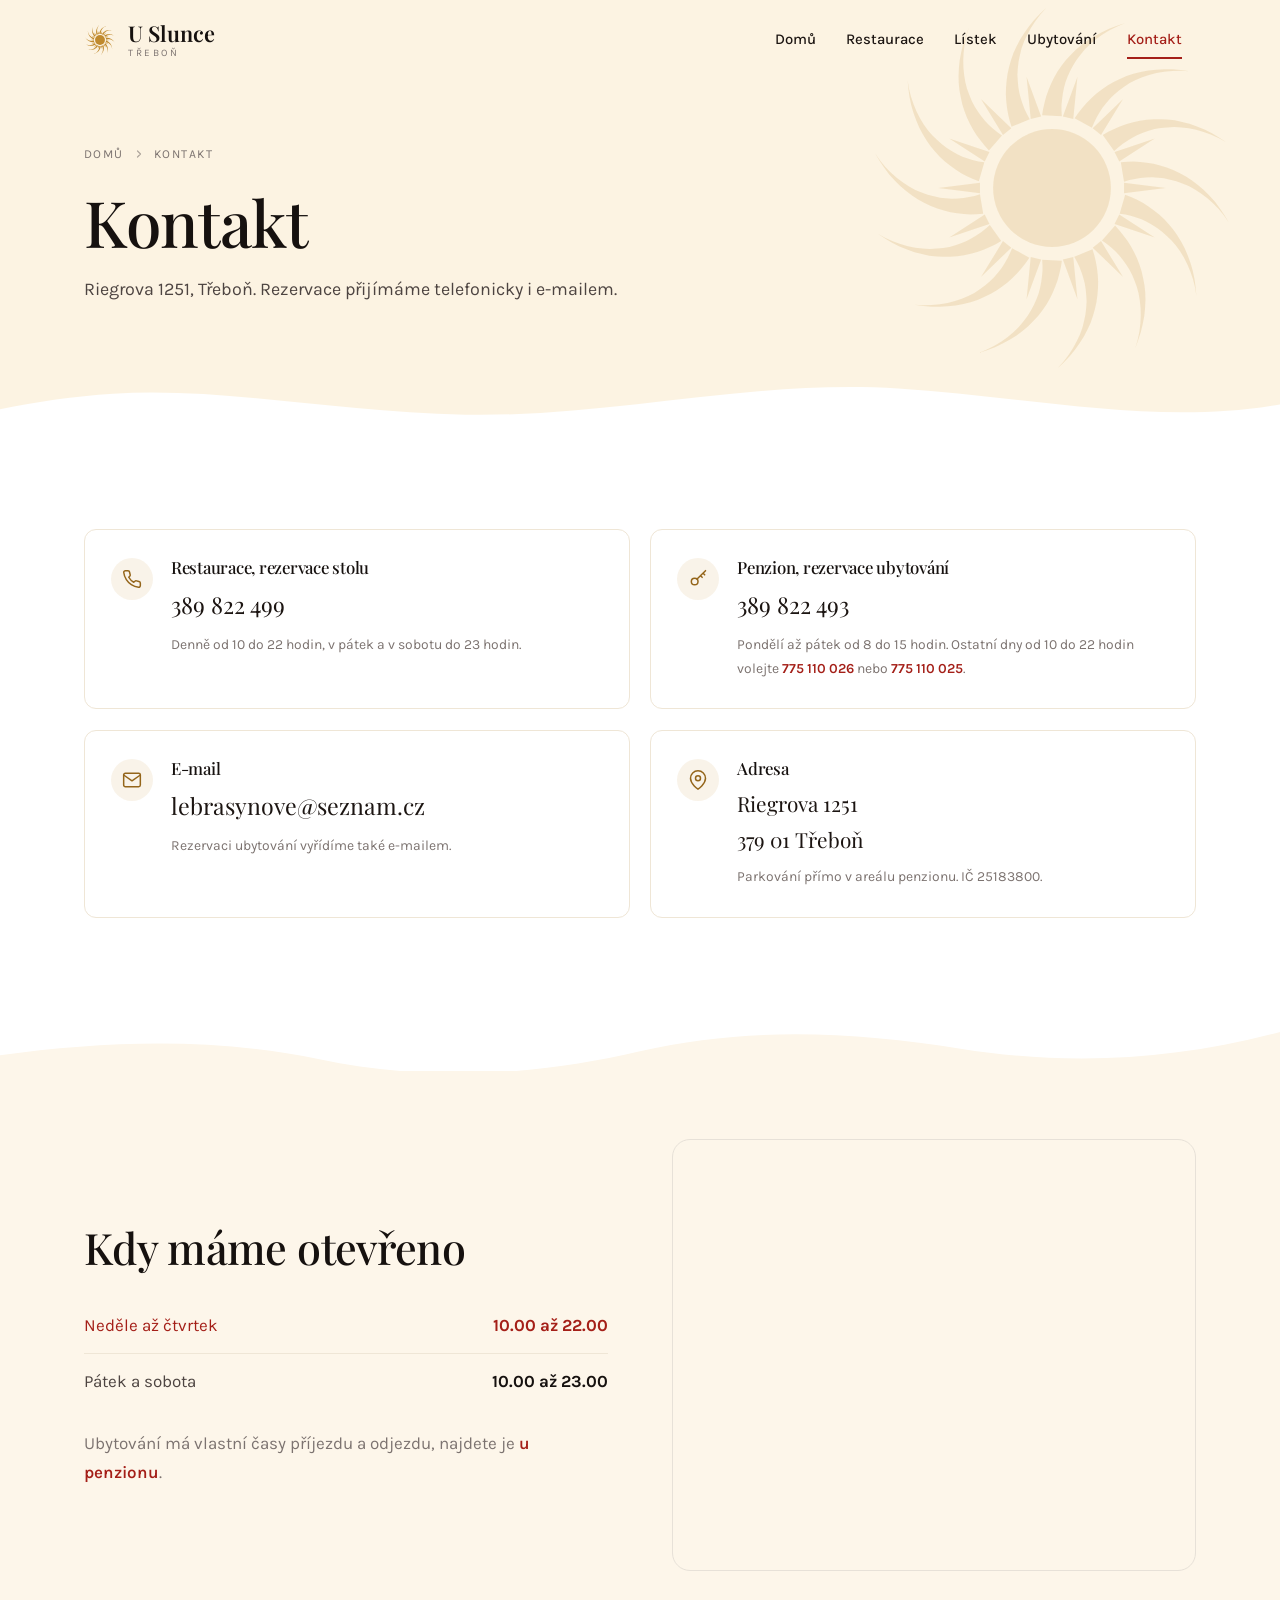
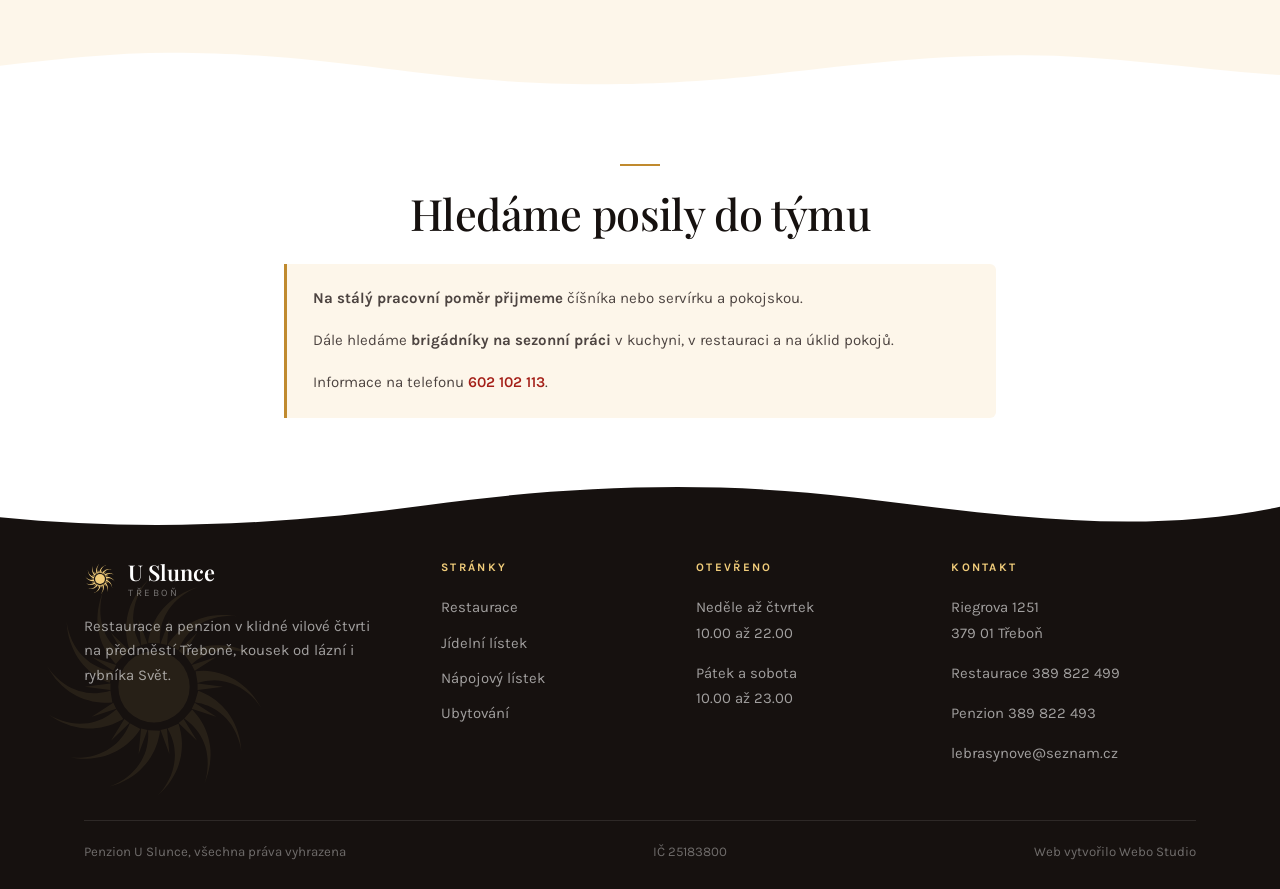
==== commit 6e4dac5d: "navrh done, zmena hera a jidelni sekce pryc z pure cerveno nahradila vinova" ====
--- a/kontakt.html
+++ b/kontakt.html
@@ -17,7 +17,7 @@
 <link rel="preconnect" href="https://fonts.googleapis.com">
 <link rel="preconnect" href="https://fonts.gstatic.com" crossorigin>
 <link href="https://fonts.googleapis.com/css2?family=Karla:wght@400;500;600;700&family=Playfair+Display:ital,wght@0,400;0,500;0,600;1,400&display=swap" rel="stylesheet">
-<link rel="stylesheet" href="assets/css/style.css?v=17">
+<link rel="stylesheet" href="assets/css/style.css?v=25">
 </head>
 <body>
 <a class="skip" href="#main">Přeskočit na obsah</a>
@@ -40,7 +40,6 @@
       <a class="nav__link" href="kontakt.html" aria-current="page">Kontakt</a>
     </nav>
 
-    <a class="btn btn--primary btn--sm header__cta" href="tel:+420389822499"><svg viewBox="0 0 24 24" fill="none" stroke="currentColor" stroke-width="1.8" stroke-linecap="round" stroke-linejoin="round" aria-hidden="true"><path d="M22 16.9v3a2 2 0 0 1-2.2 2 19.8 19.8 0 0 1-8.6-3.1 19.5 19.5 0 0 1-6-6A19.8 19.8 0 0 1 2.1 4.2 2 2 0 0 1 4.1 2h3a2 2 0 0 1 2 1.7c.1 1 .4 1.9.7 2.8a2 2 0 0 1-.5 2.1L8.1 9.9a16 16 0 0 0 6 6l1.3-1.2a2 2 0 0 1 2.1-.5c.9.3 1.8.6 2.8.7a2 2 0 0 1 1.7 2z"/></svg> Rezervace</a>
 
     <button class="burger" aria-expanded="false" aria-controls="mobile-nav" aria-label="Otevřít menu">
       <span></span><span></span><span></span>
@@ -208,12 +207,13 @@
     <div class="footer__bottom">
       <span>Penzion U Slunce, všechna práva vyhrazena</span>
       <span>IČ 25183800</span>
+      <span>Web vytvořilo <a href="https://www.webostudio.cz/" target="_blank" rel="noopener">Webo Studio</a></span>
     </div>
   </div>
 </footer>
 
 <a class="btn btn--primary call-fab" href="tel:+420389822499"><svg viewBox="0 0 24 24" fill="none" stroke="currentColor" stroke-width="1.8" stroke-linecap="round" stroke-linejoin="round" aria-hidden="true"><path d="M22 16.9v3a2 2 0 0 1-2.2 2 19.8 19.8 0 0 1-8.6-3.1 19.5 19.5 0 0 1-6-6A19.8 19.8 0 0 1 2.1 4.2 2 2 0 0 1 4.1 2h3a2 2 0 0 1 2 1.7c.1 1 .4 1.9.7 2.8a2 2 0 0 1-.5 2.1L8.1 9.9a16 16 0 0 0 6 6l1.3-1.2a2 2 0 0 1 2.1-.5c.9.3 1.8.6 2.8.7a2 2 0 0 1 1.7 2z"/></svg> Zavolat a rezervovat</a>
 
-<script src="assets/js/main.js?v=17" defer></script>
+<script src="assets/js/main.js?v=25" defer></script>
 </body>
 </html>
--- a/assets/css/style.css
+++ b/assets/css/style.css
@@ -59,8 +59,9 @@
   --wave-4: url("data:image/svg+xml,%3Csvg xmlns='http://www.w3.org/2000/svg' viewBox='0 0 1440 90' preserveAspectRatio='none'%3E%3Cpath fill='%23fff' d='M0 0h1440v58c-96-8-192-30-288-30-192 0-288 44-480 44S384 24 192 24C128 24 64 34 0 44z'/%3E%3C/svg%3E");
   --wave-5: url("data:image/svg+xml,%3Csvg xmlns='http://www.w3.org/2000/svg' viewBox='0 0 1440 90' preserveAspectRatio='none'%3E%3Cpath fill='%23fff' d='M0 0h1440v36c-160 46-320 12-480-14S640 4 480 34 160 74 0 52z'/%3E%3C/svg%3E");
 
-  /* spodni lista hero a vlnka pod ni musi mit stejnou barvu */
-  --hero-dark: #1a0806;
+  /* Tmavy pruh: lista pod hero, pas s rezervaci a vlnky, ktere z nich
+     vychazeji. Vsechno to musi mit jednu barvu, jinak je videt sev. */
+  --band: #35130f;
 
   --sep-h: clamp(34px, 4.6vw, 72px);
   --pad-y: clamp(62px, 7.4vw, 108px);
@@ -181,7 +182,7 @@
   gap: 10px;
   min-height: 52px;
   padding: 0 28px;
-  border-radius: 999px;
+  border-radius: var(--r-sm);
   font-size: .94rem;
   font-weight: 700;
   letter-spacing: .03em;
@@ -199,6 +200,7 @@
 
 .btn--dark { background: var(--black); color: #fff; }
 .btn--dark:hover { background: #322622; }
+
 
 .btn--ghost { border: 1px solid var(--line); color: var(--ink); }
 .btn--ghost:hover { border-color: var(--gold); color: var(--gold-deep); }
@@ -260,6 +262,12 @@
 }
 .header.is-solid::after { opacity: 1; }
 .header.is-solid { box-shadow: var(--sh-sm); }
+/* pojistka: na bile hlavicce nikdy bile pismo */
+.header.is-solid .brand__name { color: var(--black); }
+.header.is-solid .brand__sub { color: var(--ink-3); }
+.header.is-solid .nav__link { color: var(--ink); }
+.header.is-solid .burger span { background: var(--ink); }
+.header.is-solid::before { opacity: 0; }
 
 /* nad tmavým hero se hlavička převrátí do světlé */
 .header.is-over-dark::before {
@@ -267,7 +275,7 @@
   position: absolute;
   inset: -1px 0 auto;
   height: 150px;
-  background: linear-gradient(to bottom, rgba(18,4,3,.55), rgba(18,4,3,0));
+  background: linear-gradient(to bottom, rgba(16,4,3,.7), rgba(16,4,3,.2) 62%, rgba(16,4,3,0));
   pointer-events: none;
 }
 .header.is-over-dark .brand__name,
@@ -326,7 +334,6 @@
 .nav__link[aria-current="page"] { color: var(--red); }
 .nav__link[aria-current="page"]::after { transform: scaleX(1); background: var(--red); }
 
-.header__cta { margin-left: 8px; }
 
 .burger {
   display: none;
@@ -378,15 +385,15 @@
 body.is-locked { overflow: hidden; }
 
 /* 06 ------------------------------------------------------------- Hero */
-/* Dva sloupce: vlevo tmavý panel se jménem, vpravo fotka. Předloha má 640
-   bodů, a když fotka nemusí přes celou šířku, stačí ji zvětšit necelých
-   dvakrát místo třikrát. To je jediný způsob, jak z ní dostat ostrost.
-   Pod obojim je lišta s tím, co člověk potřebuje hned. */
+/* Fotka průčelí přes celou plochu, jméno leží na ní. Snímek je světlý a
+   kontrastní, proto se ztmavuje dvakrát: filtrem na obrázku, aby fotka sama
+   ustoupila do pozadí, a přechody přes ni, aby text držel čitelnost tam, kde
+   opravdu leží. Pod tím je lišta s tím, co člověk potřebuje hned. */
 .hero {
   position: relative;
   min-height: 100svh;
   display: grid;
-  grid-template-columns: minmax(0, 44fr) minmax(0, 56fr);
+  grid-template-columns: minmax(0, 1fr);
   grid-template-rows: 1fr auto;
   background: var(--black);
   isolation: isolate;
@@ -397,22 +404,11 @@
   position: relative;
   display: flex;
   align-items: flex-end;
-  background: linear-gradient(165deg, #401410 0%, #230a07 78%);
-  overflow: hidden;
-}
-.hero__panel .deco__sun {
-  position: absolute;
-  left: 24%;
-  top: 12%;
-  width: 44%;
-  aspect-ratio: 1;
-  background: #ffd35c;
-  opacity: .46;
-  -webkit-mask: url('../img/sun.svg') center / contain no-repeat;
-          mask: url('../img/sun.svg') center / contain no-repeat;
-}
-
-.hero__media { grid-area: 1 / 2; position: relative; overflow: hidden; }
+}
+/* kresba slunce by na fotce jen dělala neklid */
+.hero__panel .deco__sun { display: none; }
+
+.hero__media { grid-area: 1 / 1; position: relative; overflow: hidden; }
 /* picture je inline a nema vysku, procentni vyska obrazku by se nemela o co oprit */
 .hero__media picture { display: block; position: absolute; inset: 0; }
 .hero__media img {
@@ -420,17 +416,20 @@
   height: 100%;
   object-fit: cover;
   object-position: 50% 50%;
-  filter: contrast(1.07) saturate(1.02) brightness(.8);
-}
-/* přechod na švách, aby fotka neměla tvrdou hranu do panelu */
+  filter: contrast(1.03) saturate(1.02) brightness(.84);
+}
+/* Stín zleva pod jméno, shora pod hlavičku a zdola k liště. Bordó nádech je
+   v něm jen naznačený, aby fotka zůstala fotkou a ne barevným filtrem;
+   drží ho vlastně jen spodek, kde stín přechází do tmavé lišty. */
 .hero__media::after {
   content: '';
   position: absolute;
   inset: 0;
   pointer-events: none;
   background:
-    linear-gradient(90deg, rgba(29,9,7,.96) 0%, rgba(29,9,7,.4) 9%, rgba(29,9,7,0) 22%),
-    linear-gradient(180deg, rgba(14,7,4,.5) 0%, rgba(14,7,4,0) 18%);
+    linear-gradient(90deg, rgba(18,13,11,.66) 0%, rgba(18,13,11,.3) 30%, rgba(18,13,11,.05) 56%, rgba(18,13,11,0) 78%),
+    linear-gradient(180deg, rgba(14,11,9,.44) 0%, rgba(14,11,9,.07) 22%, rgba(14,11,9,0) 34%),
+    linear-gradient(0deg, rgba(20,7,4,.66) 0%, rgba(20,7,4,.18) 24%, rgba(20,7,4,0) 42%);
 }
 
 .hero__inner {
@@ -447,6 +446,7 @@
   font-size: clamp(3.2rem, 7vw, 6.4rem);
   line-height: .88;
   letter-spacing: -.038em;
+  text-shadow: 0 6px 40px rgba(6,2,1,.55);
 }
 
 .hero .btn-row { margin-top: clamp(28px, 4vh, 44px); }
@@ -457,7 +457,7 @@
   z-index: 2;
   grid-area: 2 / 1 / 3 / -1;
   border-top: 1px solid rgba(255,255,255,.14);
-  background: var(--hero-dark);
+  background: var(--band);
   animation: fadeUp 900ms 380ms var(--ease) both;
 }
 .hero__bar-in {
@@ -491,20 +491,20 @@
 }
 .hero__dot.is-shut { background: var(--ink-3); box-shadow: none; }
 
-/* pod 900 body se sloupce sklopí pod sebe, fotka nahoru */
+/* Na telefonu je fotka na výšku a text zabírá skoro celou šířku, proto tu
+   stín nejde zleva, ale shora a zdola. */
 @media (max-width: 900px) {
-  .hero {
-    grid-template-columns: 1fr;
-    grid-template-rows: auto 1fr auto;
-    min-height: 0;
+  .hero { min-height: 92svh; }
+  .hero__media::after {
+    background:
+      linear-gradient(180deg, rgba(14,11,9,.62) 0%, rgba(14,11,9,.22) 15%, rgba(14,11,9,0) 36%),
+      linear-gradient(0deg, rgba(20,7,4,.88) 0%, rgba(20,7,4,.62) 22%, rgba(20,7,4,.2) 46%, rgba(20,7,4,0) 64%);
   }
-  .hero__panel { grid-area: 2 / 1; }
-  .hero__media { grid-area: 1 / 1; aspect-ratio: 16 / 10; }
-  .hero__media::after {
-    background: linear-gradient(180deg, rgba(14,7,4,.62) 0%, rgba(14,7,4,0) 26%, rgba(29,9,7,.92) 100%);
+  .hero__inner { padding: var(--header-h) 20px clamp(30px, 6vw, 44px); }
+  .hero__title {
+    font-size: clamp(2.9rem, 13vw, 4.2rem);
+    text-shadow: 0 4px 30px rgba(6,2,1,.6);
   }
-  .hero__bar { grid-area: 3 / 1; }
-  .hero__inner { padding: clamp(34px, 6vw, 48px) 20px clamp(34px, 6vw, 48px); }
 }
 @media (max-width: 760px) {
   .hero__bar-in { font-size: .78rem; gap: 14px; padding-block: 14px; }
@@ -567,9 +567,8 @@
 .sep--white { --sep-bg: var(--white); }
 .sep--sand  { --sep-bg: var(--sand); }
 .sep--paper { --sep-bg: var(--paper); }
-.sep--red   { --sep-bg: var(--red); }
 .sep--black { --sep-bg: var(--black); }
-.sep--hero  { --sep-bg: var(--hero-dark); }
+.sep--band  { --sep-bg: var(--band); }
 .sep--wave2 { --sep-shape: var(--wave-2); }
 .sep--wave3 { --sep-shape: var(--wave-3); }
 .sep--wave4 { --sep-shape: var(--wave-4); }
@@ -588,8 +587,8 @@
 .section { padding: calc(var(--pad-y) + var(--sep-h)) 0 var(--pad-y); position: relative; }
 .section--tight { padding: calc(var(--pad-y-tight) + var(--sep-h)) 0 var(--pad-y-tight); }
 .section--paper { background: var(--surface-alt); border-block: 1px solid var(--line-soft); }
-.section--red { background: var(--red); color: rgba(255,255,255,.84); }
-.section--red h2, .section--red h3 { color: #fff; }
+.section--band { background: var(--band); color: rgba(255,255,255,.84); }
+.section--band h2, .section--band h3 { color: #fff; }
 
 .section-head { max-width: 660px; margin-bottom: clamp(34px, 4vw, 52px); }
 .section-head.is-centered { margin-inline: auto; text-align: center; }
@@ -711,9 +710,9 @@
 .info li { padding: 15px 2px; border-bottom: 1px solid var(--line-soft); }
 .info strong { display: block; font-size: 1rem; color: var(--black); }
 .info span { font-size: .92rem; color: var(--ink-2); }
-.section--red .info li { border-bottom-color: rgba(255,255,255,.16); }
-.section--red .info strong { color: #fff; }
-.section--red .info span { color: rgba(255,255,255,.7); }
+.section--band .info li { border-bottom-color: rgba(255,255,255,.16); }
+.section--band .info strong { color: #fff; }
+.section--band .info span { color: rgba(255,255,255,.7); }
 /* varianta do dlazdic, aby dva seznamy na jedne strance nevypadaly stejne */
 .info--tiles {
   grid-template-columns: repeat(3, 1fr);
@@ -758,10 +757,10 @@
   opacity: .2;
   animation: none;
 }
-.section--red .callout h2 { color: #fff; margin-bottom: 14px; }
-.section--red .callout p { color: rgba(255,255,255,.86); max-width: 56ch; margin-inline: auto; margin-bottom: 28px; }
+.section--band .callout h2 { color: #fff; margin-bottom: 14px; }
+.section--band .callout p { color: rgba(255,255,255,.86); max-width: 56ch; margin-inline: auto; margin-bottom: 28px; }
 .callout .btn-row { justify-content: center; position: relative; }
-.section--red .deco__sun { top: 50%; right: 3%; width: clamp(200px, 24vw, 320px); aspect-ratio: 1; transform: translateY(-50%); opacity: .17; }
+.section--band .deco__sun { top: 50%; right: 3%; width: clamp(200px, 24vw, 320px); aspect-ratio: 1; transform: translateY(-50%); opacity: .17; }
 
 /* kontaktní karta */
 .contact-card {
@@ -1109,6 +1108,8 @@
   transition: opacity var(--t), transform var(--t);
 }
 .call-fab.is-shown { opacity: 1; transform: none; }
+/* vyssi vaha nez .btn { width: 100% } v mobilnim bloku, jinak tlacitko pretece */
+.btn.call-fab { width: auto; }
 
 .progress {
   position: fixed;
@@ -1160,12 +1161,11 @@
 
 @media (max-width: 940px) {
   :root { --header-h: 68px; }
-  .nav, .header__cta { display: none; }
+  .nav { display: none; }
   .burger { display: block; }
-  .header::after { opacity: 1; }
-
-
-  .page-hero .deco__sun { right: -14%; opacity: .1; }
+
+
+  .page-hero .deco__sun { right: 3%; width: clamp(160px, 34vw, 240px); opacity: .13; }
 
   .split, .cards--2 { grid-template-columns: 1fr; }
   .cards--3 { grid-template-columns: repeat(2, 1fr); }
